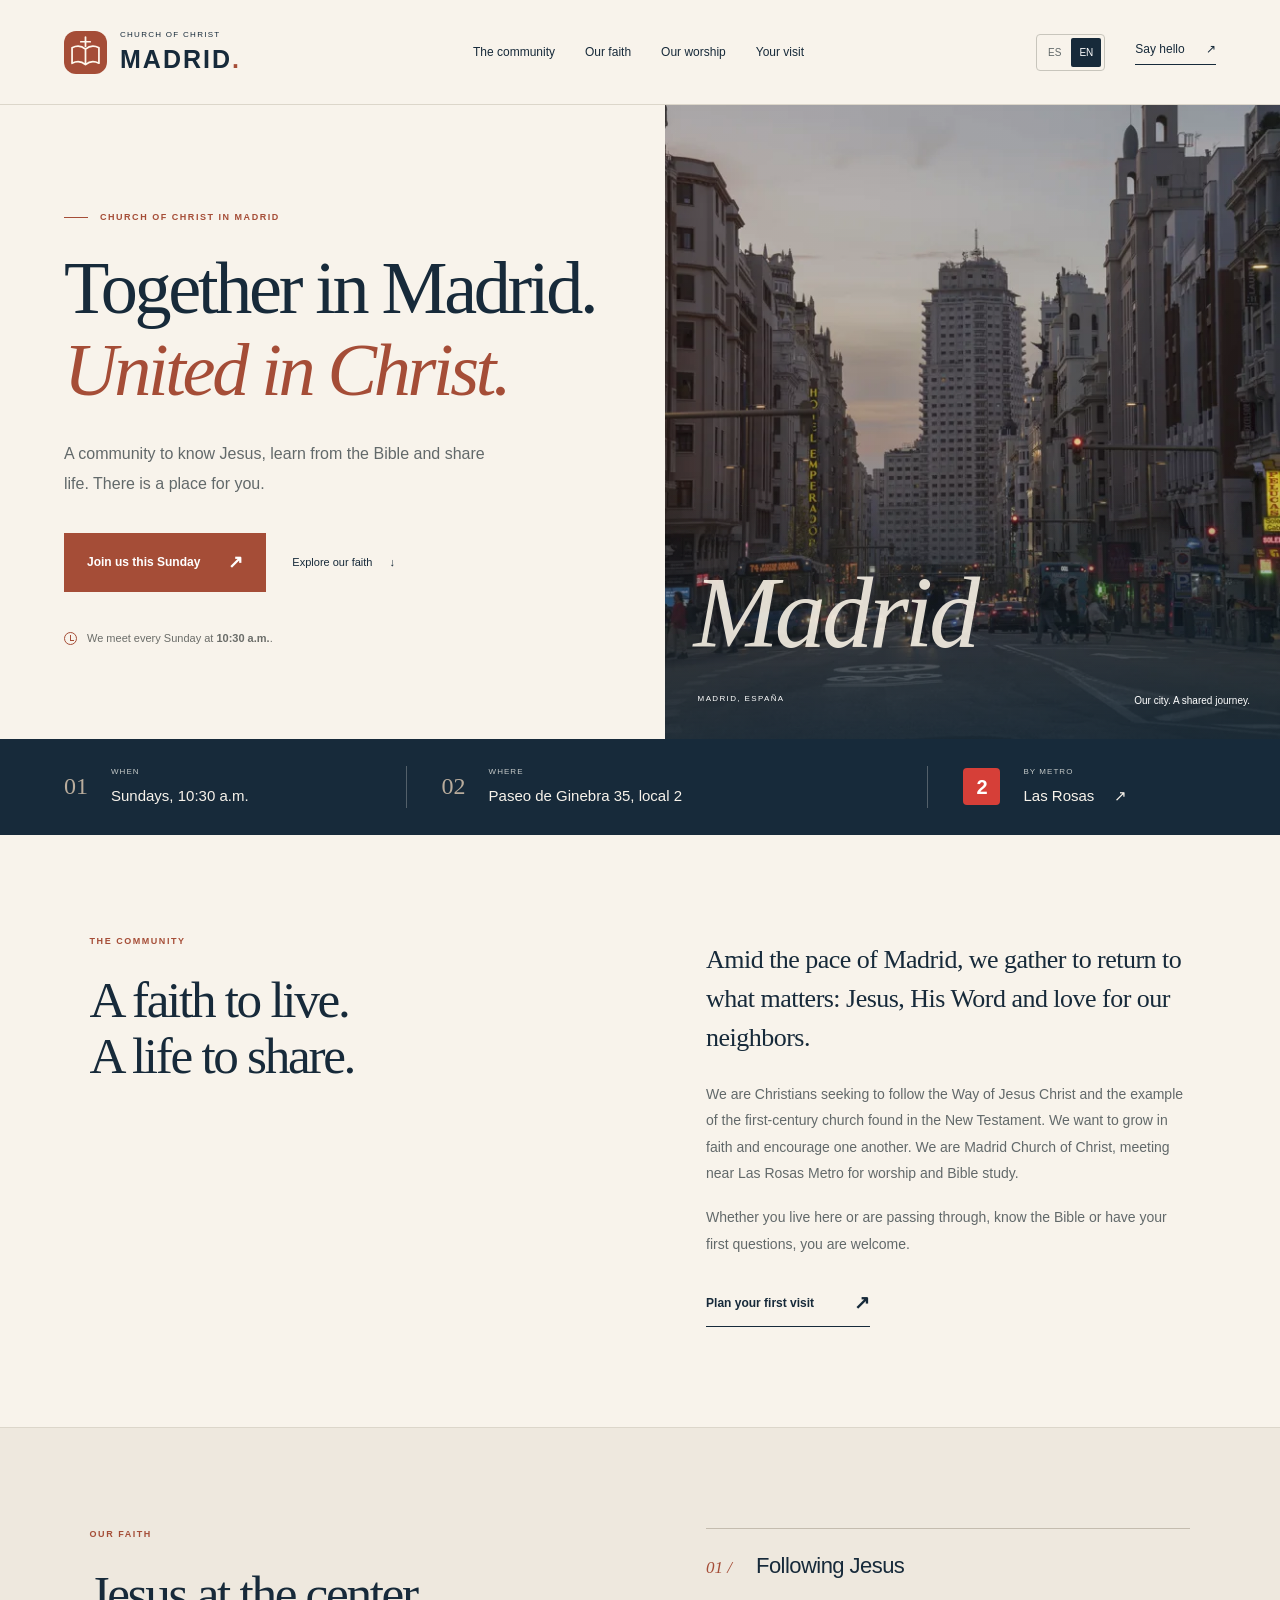
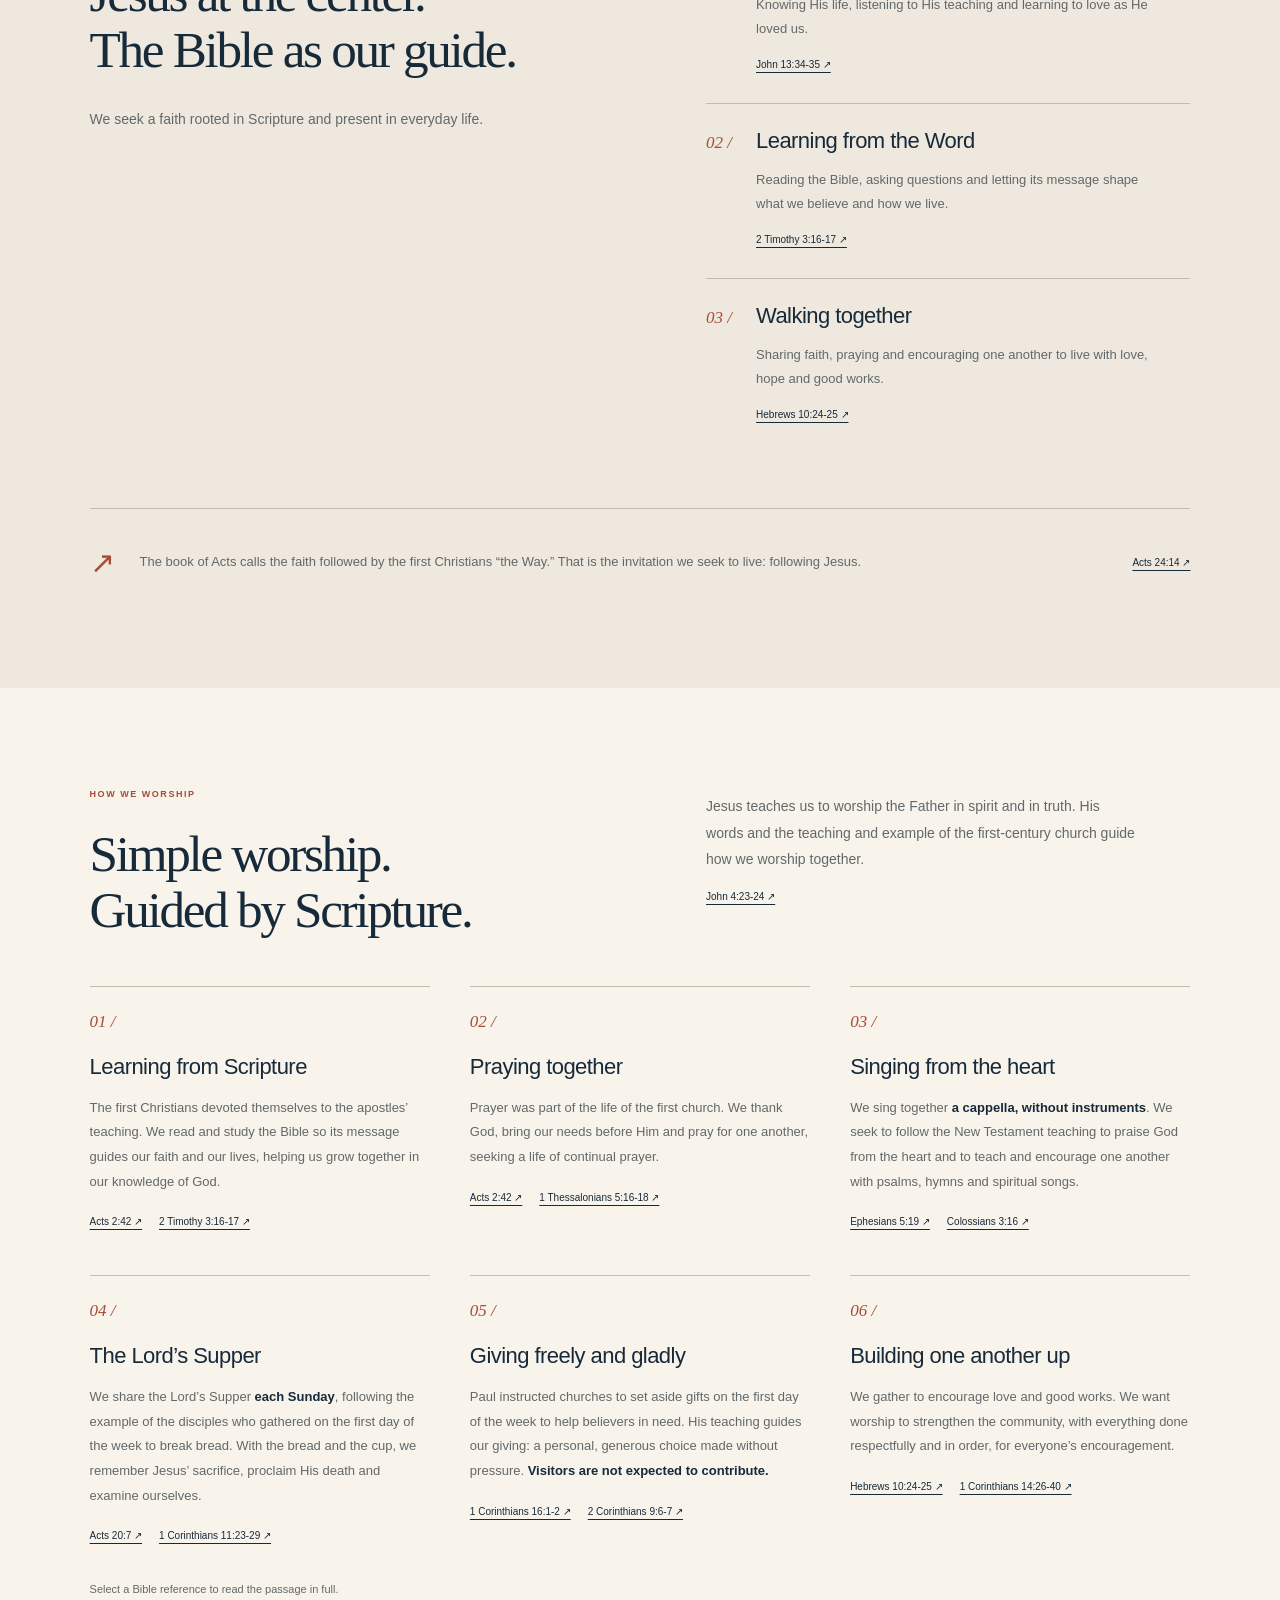
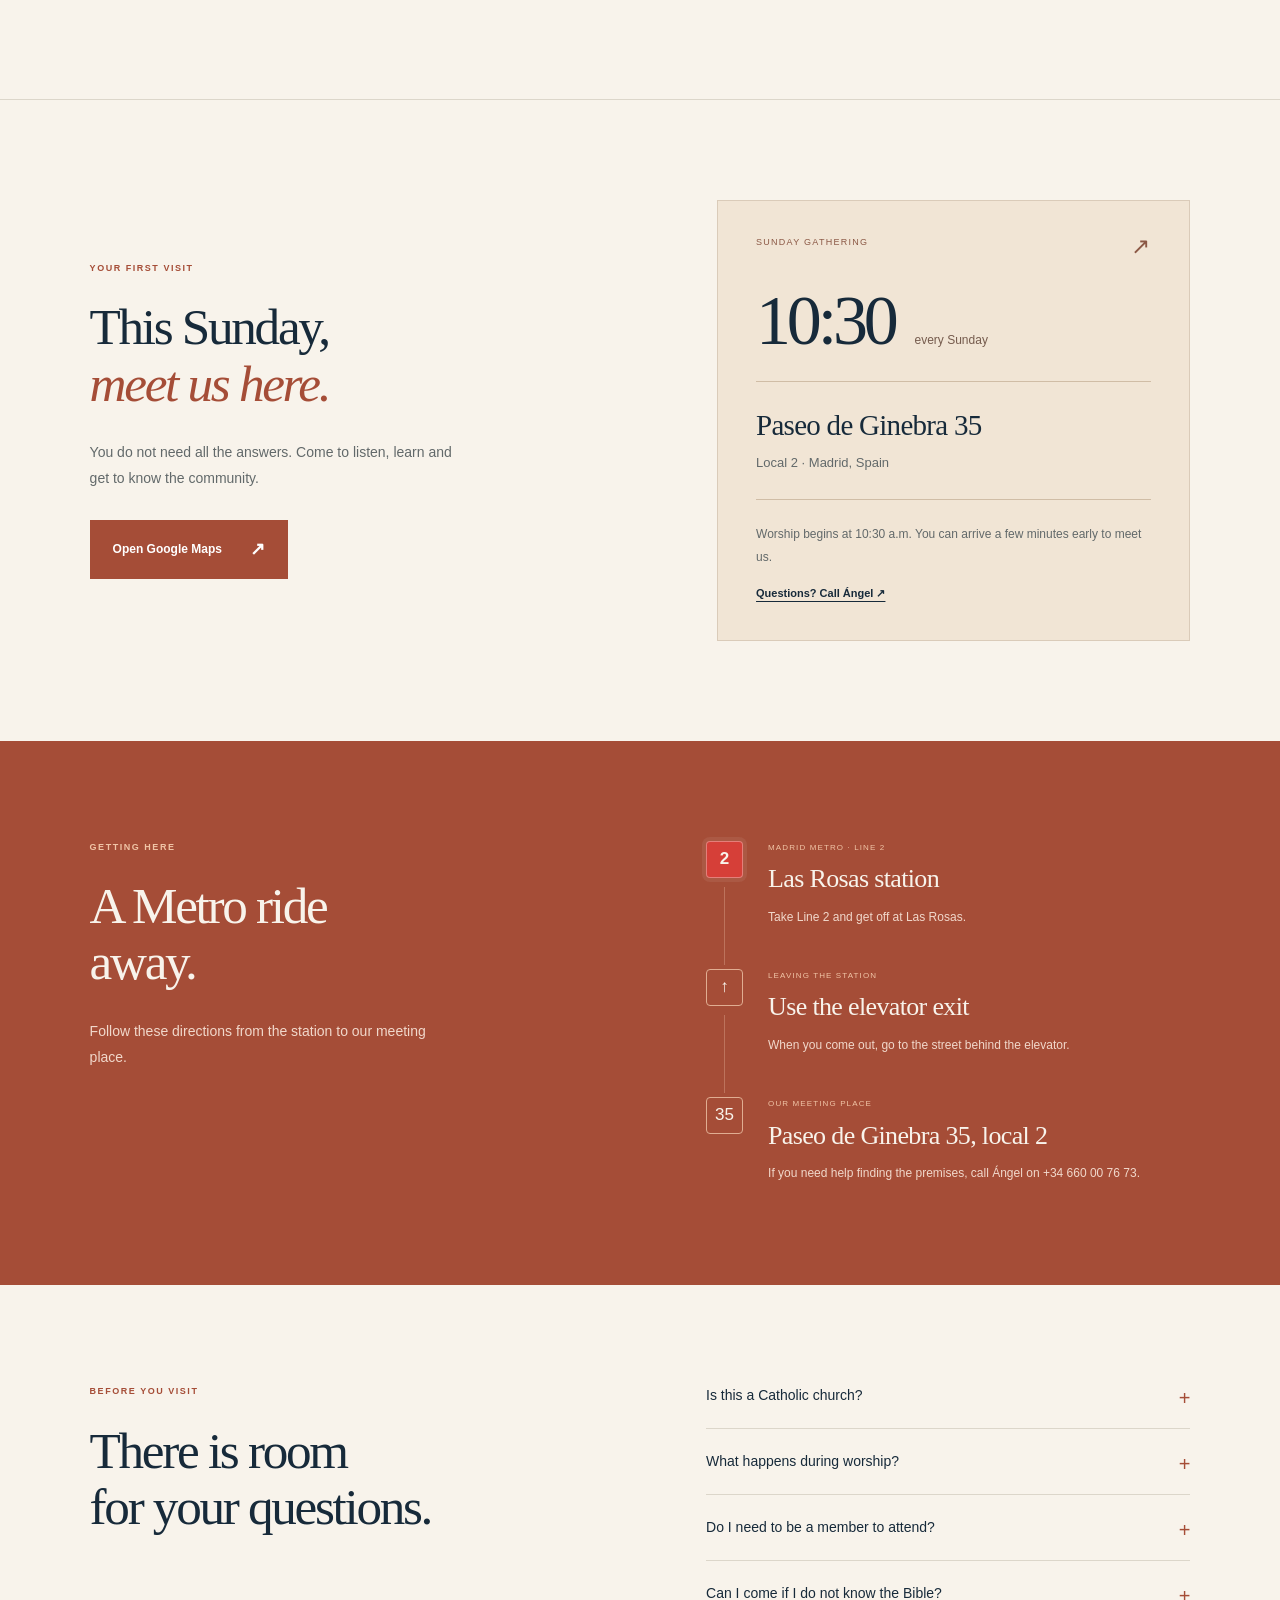
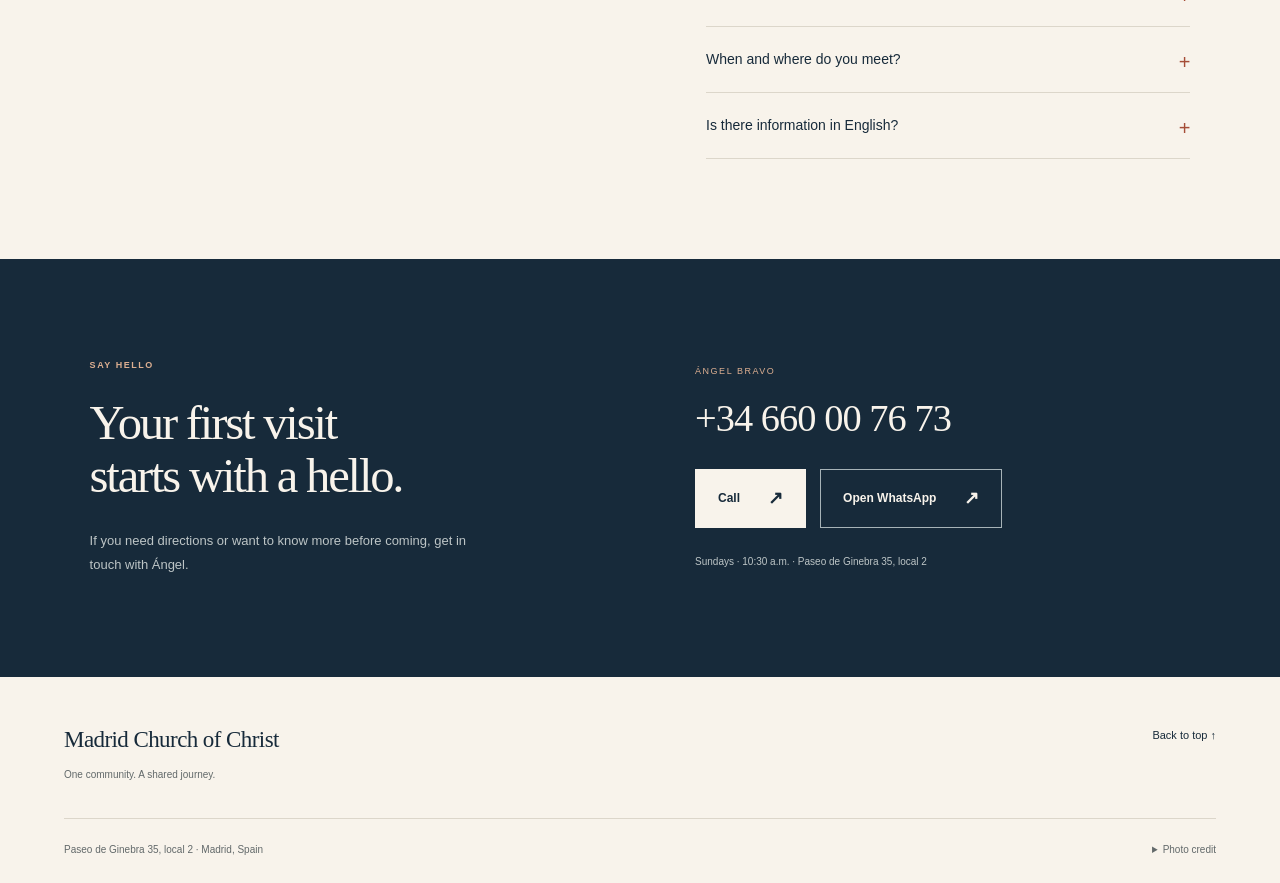
==== en/index.html @ ef2d8a09 "Add crawlable language pages and local church SEO" ====
<!DOCTYPE html>

<html lang="en">
<head>
<meta charset="utf-8"/><meta content="width=device-width, initial-scale=1" name="viewport"/>
<title>Madrid Church of Christ | Las Rosas · Sundays 10:30 a.m.</title>
<meta content="Visit Madrid Church of Christ at Paseo de Ginebra 35, local 2. Sunday worship at 10:30 a.m. near Las Rosas Metro, Line 2. Bible study, prayer and a cappella singing." name="description"/>
<meta content="#172a3a" name="theme-color"/>
<link href="../assets/mark.svg" rel="icon" type="image/svg+xml"/>
<link href="../styles.css?v=seo-20261025" rel="stylesheet"/><script defer="" src="../app.js?v=seo-20261025"></script>
<meta content="index,follow,max-image-preview:large" name="robots"/><link href="https://idc-madrid.org/en/" rel="canonical"/><link href="https://idc-madrid.org/" hreflang="es" rel="alternate"/><link href="https://idc-madrid.org/en/" hreflang="en" rel="alternate"/><link href="https://idc-madrid.org/" hreflang="x-default" rel="alternate"/><meta content="website" property="og:type"/><meta content="Iglesia de Cristo en Madrid" property="og:site_name"/><meta content="Madrid Church of Christ | Las Rosas · Sundays 10:30 a.m." property="og:title"/><meta content="Visit Madrid Church of Christ at Paseo de Ginebra 35, local 2. Sunday worship at 10:30 a.m. near Las Rosas Metro, Line 2. Bible study, prayer and a cappella singing." property="og:description"/><meta content="https://idc-madrid.org/en/" property="og:url"/><meta content="https://idc-madrid.org/assets/madrid-gran-via.jpg" property="og:image"/><meta content="en_GB" property="og:locale"/><meta content="es_ES" property="og:locale:alternate"/><script type="application/ld+json">{"@context": "https://schema.org", "@type": ["Church", "Organization"], "@id": "https://idc-madrid.org/#church", "url": "https://idc-madrid.org/", "name": "Iglesia de Cristo en Madrid", "alternateName": "Madrid Church of Christ", "telephone": "+34660007673", "address": {"@type": "PostalAddress", "streetAddress": "Paseo de Ginebra 35, local 2", "addressLocality": "Madrid", "addressRegion": "Madrid", "addressCountry": "ES"}, "description": "Iglesia de Cristo en Madrid. Culto dominical a las 10:30 en Paseo de Ginebra 35, local 2. Metro Las Rosas, línea 2. Biblia, oración y canto a capela. Culto dominical a las 10:30, hora de Madrid."}</script><script type="application/ld+json">{"@context": "https://schema.org", "@type": "WebPage", "url": "https://idc-madrid.org/en/", "name": "Madrid Church of Christ | Las Rosas · Sundays 10:30 a.m.", "description": "Visit Madrid Church of Christ at Paseo de Ginebra 35, local 2. Sunday worship at 10:30 a.m. near Las Rosas Metro, Line 2. Bible study, prayer and a cappella singing.", "inLanguage": "en", "about": {"@id": "https://idc-madrid.org/#church"}}</script></head>
<body>
<a class="skip" data-i18n="skip" href="#main">Skip to content</a>
<header class="site-header">
<a aria-label="Madrid Church of Christ" class="brand" href="#inicio"><img alt="" height="43" src="../assets/mark.svg" width="43"/><span><span class="brand-small" data-i18n="brandSmall">CHURCH OF CHRIST</span><strong>MADRID<span class="brand-period">.</span></strong></span></a>
<nav aria-label="Main navigation" id="navigation"><a data-i18n="navCommunity" href="#comunidad">The community</a><a data-i18n="navFaith" href="#fe">Our faith</a><a data-i18n="navWorship" href="#adoracion">Our worship</a><a data-i18n="navVisit" href="#visita">Your visit</a></nav>
<div class="header-tools"><div aria-label="Idioma / Language" class="language-switch"><a data-lang="es" href="https://idc-madrid.org/" hreflang="es" lang="es">ES</a><a aria-current="page" data-lang="en" href="https://idc-madrid.org/en/" hreflang="en" lang="en">EN</a></div><a class="header-contact" data-i18n="navContact" href="#contacto">Say hello <span aria-hidden="true">↗</span></a><button aria-controls="navigation" aria-expanded="false" aria-label="Open menu" class="menu-toggle" type="button"><span></span><span></span></button></div>
</header>
<main id="main">
<section aria-labelledby="hero-title" class="hero" id="inicio">
<div class="hero-copy"><p class="eyebrow"><span class="short-line"></span><span data-i18n="heroLabel">CHURCH OF CHRIST IN MADRID</span></p><h1 data-i18n="heroTitle" id="hero-title">Together in Madrid.<br/><em>United in Christ.</em></h1><p class="hero-description" data-i18n="heroDescription">A community to know Jesus, learn from the Bible and share life. There is a place for you.</p><div class="hero-actions"><a class="button primary" data-i18n="heroCta" href="#visita">Join us this Sunday <span aria-hidden="true">↗</span></a><a class="quiet-link" data-i18n="heroMore" href="#fe">Explore our faith <span aria-hidden="true">↓</span></a></div><div class="hero-note"><span aria-hidden="true" class="clock-icon"></span><p data-i18n="heroNote">We meet every Sunday at <strong>10:30 a.m.</strong>.</p></div></div>
<figure class="hero-photo"><picture><source sizes="(max-width: 760px) 100vw, 50vw" srcset="../assets/madrid-gran-via-640.webp 640w, ../assets/madrid-gran-via-1280.webp 1280w" type="image/webp"/><img alt="Gran Vía in Madrid at sunset" decoding="async" fetchpriority="high" height="5302" src="../assets/madrid-gran-via.jpg" width="3536"/></picture><figcaption><span>MADRID, ESPAÑA</span><span data-i18n="photoCaption">Our city. A shared journey.</span></figcaption><span aria-hidden="true" class="photo-word">Madrid</span></figure>
</section>
<section aria-label="Gathering information" class="meeting-strip"><div><span class="strip-number">01</span><p><span class="strip-label" data-i18n="stripWhen">WHEN</span><strong data-i18n="stripTime">Sundays, 10:30 a.m.</strong></p></div><div><span class="strip-number">02</span><p><span class="strip-label" data-i18n="stripWhere">WHERE</span><strong>Paseo de Ginebra 35, local 2</strong></p></div><a href="#llegar"><span class="metro-number">2</span><p><span class="strip-label" data-i18n="stripMetro">BY METRO</span><strong>Las Rosas <span aria-hidden="true">↗</span></strong></p></a></section>
<section aria-labelledby="welcome-title" class="welcome section" id="comunidad"><div class="section-heading"><p class="eyebrow" data-i18n="welcomeLabel">THE COMMUNITY</p><h2 data-i18n="welcomeTitle" id="welcome-title">A faith to live.<br/>A life to share.</h2></div><div class="welcome-copy"><p class="lead" data-i18n="welcomeLead">Amid the pace of Madrid, we gather to return to what matters: Jesus, His Word and love for our neighbors.</p><p data-i18n="welcomeCopy">We are Christians seeking to follow the Way of Jesus Christ and the example of the first-century church found in the New Testament. We want to grow in faith and encourage one another. We are Madrid Church of Christ, meeting near Las Rosas Metro for worship and Bible study.</p><p data-i18n="welcomeInvitation">Whether you live here or are passing through, know the Bible or have your first questions, you are welcome.</p><a class="text-link" data-i18n="welcomeCta" href="#visita">Plan your first visit <span aria-hidden="true">↗</span></a></div></section>
<section aria-labelledby="faith-title" class="faith section" id="fe"><div class="faith-heading"><p class="eyebrow" data-i18n="faithLabel">OUR FAITH</p><h2 data-i18n="faithTitle" id="faith-title">Jesus at the center.<br/>The Bible as our guide.</h2><p data-i18n="faithIntro">We seek a faith rooted in Scripture and present in everyday life.</p></div><div class="faith-list"><article><span>01 /</span><div><h3 data-i18n="faith1Title">Following Jesus</h3><p data-i18n="faith1Copy">Knowing His life, listening to His teaching and learning to love as He loved us.</p><a class="verse-link" data-i18n="faith1Verse" data-verse-en="John+13%3A34-35" data-verse-es="Juan+13%3A34-35" href="https://www.biblegateway.com/passage/?search=John+13%3A34-35&amp;version=KJV" rel="noopener noreferrer" target="_blank">John 13:34-35 ↗</a></div></article><article><span>02 /</span><div><h3 data-i18n="faith2Title">Learning from the Word</h3><p data-i18n="faith2Copy">Reading the Bible, asking questions and letting its message shape what we believe and how we live.</p><a class="verse-link" data-i18n="faith2Verse" data-verse-en="2+Timothy+3%3A16-17" data-verse-es="2+Timoteo+3%3A16-17" href="https://www.biblegateway.com/passage/?search=2+Timothy+3%3A16-17&amp;version=KJV" rel="noopener noreferrer" target="_blank">2 Timothy 3:16-17 ↗</a></div></article><article><span>03 /</span><div><h3 data-i18n="faith3Title">Walking together</h3><p data-i18n="faith3Copy">Sharing faith, praying and encouraging one another to live with love, hope and good works.</p><a class="verse-link" data-i18n="faith3Verse" data-verse-en="Hebrews+10%3A24-25" data-verse-es="Hebreos+10%3A24-25" href="https://www.biblegateway.com/passage/?search=Hebrews+10%3A24-25&amp;version=KJV" rel="noopener noreferrer" target="_blank">Hebrews 10:24-25 ↗</a></div></article></div><div class="way-note"><span aria-hidden="true" class="way-mark">↗</span><p data-i18n="wayCopy">The book of Acts calls the faith followed by the first Christians “the Way.” That is the invitation we seek to live: following Jesus.</p><a class="verse-link" data-i18n="wayVerse" data-verse-en="Acts+24%3A14" data-verse-es="Hechos+24%3A14" href="https://www.biblegateway.com/passage/?search=Acts+24%3A14&amp;version=KJV" rel="noopener noreferrer" target="_blank">Acts 24:14 ↗</a></div></section>
<section aria-labelledby="worship-title" class="worship section" id="adoracion">
<div class="worship-heading"><div><p class="eyebrow" data-i18n="worshipLabel">HOW WE WORSHIP</p><h2 data-i18n="worshipTitle" id="worship-title">Simple worship.<br/>Guided by Scripture.</h2></div><div><p data-i18n="worshipIntro">Jesus teaches us to worship the Father in spirit and in truth. His words and the teaching and example of the first-century church guide how we worship together.</p><a class="verse-link" data-i18n="worshipIntroVerse" data-verse-en="John+4%3A23-24" data-verse-es="Juan+4%3A23-24" href="https://www.biblegateway.com/passage/?search=John+4%3A23-24&amp;version=KJV" rel="noopener noreferrer" target="_blank">John 4:23-24 ↗</a></div></div>
<div class="worship-grid">
<article><span class="worship-number">01 /</span><h3 data-i18n="worshipTeachingTitle">Learning from Scripture</h3><p data-i18n="worshipTeachingCopy">The first Christians devoted themselves to the apostles’ teaching. We read and study the Bible so its message guides our faith and our lives, helping us grow together in our knowledge of God.</p><div class="worship-references"><a class="verse-link" data-i18n="worshipTeachingVerse1" data-verse-en="Acts+2%3A42" data-verse-es="Hechos+2%3A42" href="https://www.biblegateway.com/passage/?search=Acts+2%3A42&amp;version=KJV" rel="noopener noreferrer" target="_blank">Acts 2:42 ↗</a><a class="verse-link" data-i18n="worshipTeachingVerse2" data-verse-en="2+Timothy+3%3A16-17" data-verse-es="2+Timoteo+3%3A16-17" href="https://www.biblegateway.com/passage/?search=2+Timothy+3%3A16-17&amp;version=KJV" rel="noopener noreferrer" target="_blank">2 Timothy 3:16-17 ↗</a></div></article>
<article><span class="worship-number">02 /</span><h3 data-i18n="worshipPrayerTitle">Praying together</h3><p data-i18n="worshipPrayerCopy">Prayer was part of the life of the first church. We thank God, bring our needs before Him and pray for one another, seeking a life of continual prayer.</p><div class="worship-references"><a class="verse-link" data-i18n="worshipPrayerVerse1" data-verse-en="Acts+2%3A42" data-verse-es="Hechos+2%3A42" href="https://www.biblegateway.com/passage/?search=Acts+2%3A42&amp;version=KJV" rel="noopener noreferrer" target="_blank">Acts 2:42 ↗</a><a class="verse-link" data-i18n="worshipPrayerVerse2" data-verse-en="1+Thessalonians+5%3A16-18" data-verse-es="1+Tesalonicenses+5%3A16-18" href="https://www.biblegateway.com/passage/?search=1+Thessalonians+5%3A16-18&amp;version=KJV" rel="noopener noreferrer" target="_blank">1 Thessalonians 5:16-18 ↗</a></div></article>
<article><span class="worship-number">03 /</span><h3 data-i18n="worshipSingingTitle">Singing from the heart</h3><p data-i18n="worshipSingingCopy">We sing together <strong>a cappella, without instruments</strong>. We seek to follow the New Testament teaching to praise God from the heart and to teach and encourage one another with psalms, hymns and spiritual songs.</p><div class="worship-references"><a class="verse-link" data-i18n="worshipSingingVerse1" data-verse-en="Ephesians+5%3A19" data-verse-es="Efesios+5%3A19" href="https://www.biblegateway.com/passage/?search=Ephesians+5%3A19&amp;version=KJV" rel="noopener noreferrer" target="_blank">Ephesians 5:19 ↗</a><a class="verse-link" data-i18n="worshipSingingVerse2" data-verse-en="Colossians+3%3A16" data-verse-es="Colosenses+3%3A16" href="https://www.biblegateway.com/passage/?search=Colossians+3%3A16&amp;version=KJV" rel="noopener noreferrer" target="_blank">Colossians 3:16 ↗</a></div></article>
<article><span class="worship-number">04 /</span><h3 data-i18n="worshipSupperTitle">The Lord’s Supper</h3><p data-i18n="worshipSupperCopy">We share the Lord’s Supper <strong>each Sunday</strong>, following the example of the disciples who gathered on the first day of the week to break bread. With the bread and the cup, we remember Jesus’ sacrifice, proclaim His death and examine ourselves.</p><div class="worship-references"><a class="verse-link" data-i18n="worshipSupperVerse1" data-verse-en="Acts+20%3A7" data-verse-es="Hechos+20%3A7" href="https://www.biblegateway.com/passage/?search=Acts+20%3A7&amp;version=KJV" rel="noopener noreferrer" target="_blank">Acts 20:7 ↗</a><a class="verse-link" data-i18n="worshipSupperVerse2" data-verse-en="1+Corinthians+11%3A23-29" data-verse-es="1+Corintios+11%3A23-29" href="https://www.biblegateway.com/passage/?search=1+Corinthians+11%3A23-29&amp;version=KJV" rel="noopener noreferrer" target="_blank">1 Corinthians 11:23-29 ↗</a></div></article>
<article><span class="worship-number">05 /</span><h3 data-i18n="worshipGivingTitle">Giving freely and gladly</h3><p data-i18n="worshipGivingCopy">Paul instructed churches to set aside gifts on the first day of the week to help believers in need. His teaching guides our giving: a personal, generous choice made without pressure. <strong>Visitors are not expected to contribute.</strong></p><div class="worship-references"><a class="verse-link" data-i18n="worshipGivingVerse1" data-verse-en="1+Corinthians+16%3A1-2" data-verse-es="1+Corintios+16%3A1-2" href="https://www.biblegateway.com/passage/?search=1+Corinthians+16%3A1-2&amp;version=KJV" rel="noopener noreferrer" target="_blank">1 Corinthians 16:1-2 ↗</a><a class="verse-link" data-i18n="worshipGivingVerse2" data-verse-en="2+Corinthians+9%3A6-7" data-verse-es="2+Corintios+9%3A6-7" href="https://www.biblegateway.com/passage/?search=2+Corinthians+9%3A6-7&amp;version=KJV" rel="noopener noreferrer" target="_blank">2 Corinthians 9:6-7 ↗</a></div></article>
<article><span class="worship-number">06 /</span><h3 data-i18n="worshipEncouragementTitle">Building one another up</h3><p data-i18n="worshipEncouragementCopy">We gather to encourage love and good works. We want worship to strengthen the community, with everything done respectfully and in order, for everyone’s encouragement.</p><div class="worship-references"><a class="verse-link" data-i18n="worshipEncouragementVerse1" data-verse-en="Hebrews+10%3A24-25" data-verse-es="Hebreos+10%3A24-25" href="https://www.biblegateway.com/passage/?search=Hebrews+10%3A24-25&amp;version=KJV" rel="noopener noreferrer" target="_blank">Hebrews 10:24-25 ↗</a><a class="verse-link" data-i18n="worshipEncouragementVerse2" data-verse-en="1+Corinthians+14%3A26-40" data-verse-es="1+Corintios+14%3A26-40" href="https://www.biblegateway.com/passage/?search=1+Corinthians+14%3A26-40&amp;version=KJV" rel="noopener noreferrer" target="_blank">1 Corinthians 14:26-40 ↗</a></div></article>
</div><p class="worship-read" data-i18n="worshipRead">Select a Bible reference to read the passage in full.</p>
</section>
<section aria-labelledby="visit-title" class="visit section" id="visita"><div class="visit-heading"><p class="eyebrow" data-i18n="visitLabel">YOUR FIRST VISIT</p><h2 data-i18n="visitTitle" id="visit-title">This Sunday,<br/><em>meet us here.</em></h2><p data-i18n="visitIntro">You do not need all the answers. Come to listen, learn and get to know the community.</p><a class="button primary" data-i18n="visitMaps" href="https://www.google.com/maps/search/?api=1&amp;query=Paseo+de+Ginebra+35%2C+local+2%2C+Madrid%2C+Spain" rel="noopener noreferrer" target="_blank">Open Google Maps <span aria-hidden="true">↗</span></a></div><div class="visit-card"><div class="card-topline"><span data-i18n="visitCardLabel">SUNDAY GATHERING</span><span aria-hidden="true">↗</span></div><div class="meeting-time"><span>10:30</span><span data-i18n="visitSunday">every Sunday</span></div><div class="visit-location"><h3>Paseo de Ginebra 35</h3><p data-i18n="visitAddress">Local 2 · Madrid, Spain</p></div><div class="visit-card-footer"><p data-i18n="visitEarly">Worship begins at 10:30 a.m. You can arrive a few minutes early to meet us.</p><a data-i18n="visitCall" href="tel:+34660007673">Questions? Call Ángel ↗</a></div></div></section>
<section aria-labelledby="directions-title" class="directions section" id="llegar"><div class="directions-heading"><p class="eyebrow" data-i18n="directionsLabel">GETTING HERE</p><h2 data-i18n="directionsTitle" id="directions-title">A Metro ride<br/>away.</h2><p data-i18n="directionsIntro">Follow these directions from the station to our meeting place.</p></div><ol class="route"><li><span class="route-marker metro-number">2</span><div><p class="route-step" data-i18n="route1Label">MADRID METRO · LINE 2</p><h3 data-i18n="route1Title">Las Rosas station</h3><p data-i18n="route1Copy">Take Line 2 and get off at Las Rosas.</p></div></li><li><span aria-hidden="true" class="route-marker">↑</span><div><p class="route-step" data-i18n="route2Label">LEAVING THE STATION</p><h3 data-i18n="route2Title">Use the elevator exit</h3><p data-i18n="route2Copy">When you come out, go to the street behind the elevator.</p></div></li><li><span aria-hidden="true" class="route-marker">35</span><div><p class="route-step" data-i18n="route3Label">OUR MEETING PLACE</p><h3>Paseo de Ginebra 35, local 2</h3><p data-i18n="route3Copy">If you need help finding the premises, call Ángel on +34 660 00 76 73.</p></div></li></ol></section>
<section aria-labelledby="questions-title" class="questions section"><div><p class="eyebrow" data-i18n="questionsLabel">BEFORE YOU VISIT</p><h2 data-i18n="questionsTitle" id="questions-title">There is room<br/>for your questions.</h2></div><div class="faq-list"><details><summary data-i18n="qCatholic">Is this a Catholic church?</summary><p data-i18n="aCatholic">No. We are a Church of Christ: a community of Christians seeking to follow the Way of Jesus Christ and the teaching and practice of the first-century church, as recorded in the New Testament. The Bible is our guide. We respect our neighbors of other traditions.</p></details><details><summary data-i18n="qWorship">What happens during worship?</summary><p data-i18n="aWorship">We sing a cappella, pray, learn from Scripture, share the Lord’s Supper and give freely. Read <a href="#adoracion">how we worship and the passages that guide us ↗</a>.</p></details><details><summary data-i18n="q1">Do I need to be a member to attend?</summary><p data-i18n="a1">No. You can come to meet the community and learn with us, even if this is your first visit to a church.</p></details><details><summary data-i18n="q2">Can I come if I do not know the Bible?</summary><p data-i18n="a2">Yes. Bring your questions and a willingness to listen. You do not need any previous knowledge.</p></details><details><summary data-i18n="q3">When and where do you meet?</summary><p data-i18n="a3">Sunday worship begins at 10:30 a.m., Madrid local time, at Paseo de Ginebra 35, local 2. The Metro stop is Las Rosas, Line 2.</p></details><details><summary data-i18n="q4">Is there information in English?</summary><p data-i18n="a4">Yes. Use ES / EN to read this website in English. Contact Ángel to ask about the language of the gatherings or interpretation arrangements.</p></details></div></section>
<section aria-labelledby="contact-title" class="contact section" id="contacto"><div><p class="eyebrow" data-i18n="contactLabel">SAY HELLO</p><h2 data-i18n="contactTitle" id="contact-title">Your first visit<br/>starts with a hello.</h2><p data-i18n="contactCopy">If you need directions or want to know more before coming, get in touch with Ángel.</p></div><div class="contact-actions"><span class="contact-name">ÁNGEL BRAVO</span><a class="phone" href="tel:+34660007673">+34 660 00 76 73</a><div class="contact-buttons"><a class="button light" data-i18n="contactCall" href="tel:+34660007673">Call <span aria-hidden="true">↗</span></a><a class="button outline" data-i18n="contactWhatsapp" href="https://wa.me/34660007673" rel="noopener noreferrer" target="_blank">Open WhatsApp <span aria-hidden="true">↗</span></a></div><p data-i18n="contactTime">Sundays · 10:30 a.m. · Paseo de Ginebra 35, local 2</p></div></section>
</main>
<footer><a class="footer-brand" data-i18n="footerBrand" href="#inicio">Madrid Church of Christ<span>One community. A shared journey.</span></a><a class="footer-top" data-i18n="footerTop" href="#inicio">Back to top ↑</a><div class="footer-bottom"><p data-i18n="footerAddress">Paseo de Ginebra 35, local 2 · Madrid, Spain</p><details class="photo-credit"><summary data-i18n="photoCreditTitle">Photo credit</summary><p><a href="https://commons.wikimedia.org/wiki/File:Gran_Via-atardecer.jpg" rel="noopener noreferrer" target="_blank">“Gran Via-atardecer” · Nemo</a> · <a href="https://creativecommons.org/licenses/by-sa/4.0/" rel="noopener noreferrer" target="_blank">CC BY-SA 4.0</a>. <span data-i18n="photoCreditCopy">City photograph, not our meeting place. Original retained; smaller responsive image copies, crop and color overlay shared under the same license.</span></p></details></div></footer>
</body></html>
---- styles.css ----
:root{--paper:#f8f3eb;--ink:#172a3a;--clay:#a54d37;--muted:#62696a;--line:#dcd6ca;--sand:#eae1d4;--serif:Georgia,'Times New Roman',serif;--sans:Arial,Helvetica,sans-serif}*{box-sizing:border-box}html{scroll-behavior:smooth;scroll-padding-top:28px}body{margin:0;background:var(--paper);color:var(--ink);font-family:var(--sans);font-size:16px;line-height:1.7}h1,h2,h3,p,figure{margin:0}h1,h2{font-family:var(--serif);font-weight:400;letter-spacing:-.045em;line-height:1.1}h1 em,h2 em{font-weight:400;color:var(--clay)}h2{font-size:clamp(36px,4vw,62px)}h3{font-size:22px;line-height:1.3;font-weight:500;letter-spacing:-.025em}p{color:var(--muted)}a{color:inherit;text-decoration:none}button{font:inherit}img{display:block;max-width:100%}a,button,summary{-webkit-tap-highlight-color:transparent}a:focus-visible,button:focus-visible,summary:focus-visible{outline:3px solid var(--clay);outline-offset:5px}.skip{position:absolute;top:-100px;left:15px;padding:14px;background:var(--paper);z-index:30}.skip:focus{top:10px}.site-header{height:104px;display:flex;align-items:center;justify-content:space-between;gap:30px;padding:0 5vw}.brand{display:flex;align-items:center;gap:13px}.brand>span{display:block;line-height:1.1}.brand-small{display:block;font-size:8px;letter-spacing:.16em;margin-bottom:6px}.brand strong{font-size:25px;font-weight:600;letter-spacing:.08em}.brand-period{color:var(--clay)}nav{display:flex;align-items:center;gap:30px;font-size:12px}nav a:hover,.quiet-link:hover,.verse-link:hover{text-decoration:underline;text-underline-offset:5px}.header-tools{display:flex;gap:30px;align-items:center}.language-switch{display:flex;border:1px solid #c8c5bc;border-radius:4px;padding:3px;gap:2px}.language-switch a{background:none;border:0;cursor:pointer;color:var(--muted);font-size:10px;padding:6px 8px;border-radius:2px}.language-switch a[aria-current=page]{background:var(--ink);color:white}.header-contact{font-size:12px;border-bottom:1px solid var(--ink);padding-bottom:5px}.header-contact span{margin-left:18px}.menu-toggle{display:none}.hero{display:grid;grid-template-columns:1.08fr 1fr;min-height:635px;border-top:1px solid var(--line)}.hero-copy{padding:86px 5vw 72px;align-self:center}.eyebrow{font-size:9px;letter-spacing:.17em;font-weight:600;color:var(--clay);line-height:1.5;margin-bottom:24px}.hero .eyebrow{display:flex;align-items:center;gap:12px}.short-line{height:1px;width:24px;background:var(--clay)}.hero h1{font-size:clamp(49px,5.8vw,91px);margin-bottom:28px}.hero h1 em{display:inline-block}.hero-description{max-width:430px;font-size:16px;line-height:1.85}.hero-actions{display:flex;align-items:center;gap:26px;margin-top:34px}.button{padding:16px 22px;display:inline-flex;justify-content:space-between;align-items:center;gap:28px;font-size:12px;font-weight:600;border:1px solid transparent;line-height:1.4;transition:background .18s,transform .18s}.button:hover{transform:translateY(-2px)}.button span{font-size:18px}.primary{background:var(--clay);color:white}.primary:hover{background:#873d2c}.quiet-link{font-size:11px;white-space:nowrap}.quiet-link span{margin-left:14px}.hero-note{display:flex;align-items:center;gap:10px;margin-top:37px;font-size:11px}.hero-note p{color:#6b6d69}.clock-icon{width:13px;height:13px;position:relative;border:1px solid var(--clay);border-radius:50%;flex-shrink:0}.clock-icon:after{content:'';position:absolute;top:2px;left:5px;width:3px;height:5px;border-left:1px solid var(--clay);border-bottom:1px solid var(--clay)}.hero-photo{position:relative;min-width:0;overflow:hidden;background:#785c50}.hero-photo:after{content:'';position:absolute;inset:0;background:linear-gradient(0deg,#142938bd,transparent 40%),linear-gradient(90deg,#79402f20,#172a3a10);pointer-events:none}.hero-photo img{width:100%;height:100%;position:absolute;inset:0;object-fit:cover;object-position:61% 70%}.hero-photo figcaption{position:absolute;left:33px;right:30px;bottom:30px;z-index:2;color:white;display:flex;justify-content:space-between;gap:20px;font-size:10px;line-height:1.6}.hero-photo figcaption>span:first-child{font-size:8px;letter-spacing:.17em}.photo-word{position:absolute;bottom:75px;left:29px;font-family:var(--serif);font-style:italic;font-size:clamp(65px,8vw,128px);line-height:1;color:#fff8ebde;z-index:1;letter-spacing:-.04em}.meeting-strip{background:var(--ink);color:var(--paper);display:grid;grid-template-columns:.85fr 1.35fr .8fr;padding:27px 5vw;gap:35px}.meeting-strip>div,.meeting-strip>a{display:flex;align-items:center;gap:23px;min-width:0}.meeting-strip>div+div,.meeting-strip>a{border-left:1px solid #53606a;padding-left:35px}.strip-number{font-family:var(--serif);font-size:24px;color:#b9ac9c}.meeting-strip p{color:var(--paper);line-height:1.4}.strip-label{display:block;font-size:8px;letter-spacing:.13em;margin-bottom:8px;color:#c4c9c8}.meeting-strip strong{font-size:15px;font-weight:400}.meeting-strip strong span{margin-left:15px}.metro-number{background:#d63f38;color:white;font-size:20px;font-weight:600;display:inline-flex;justify-content:center;align-items:center;height:37px;width:37px;flex-shrink:0;border-radius:4px}.section{padding:100px 7vw}.welcome{display:grid;grid-template-columns:1fr 1fr;gap:12%}.section-heading{max-width:520px}.welcome-copy{padding-top:5px}.lead{font-family:var(--serif);font-size:26px;line-height:1.5;letter-spacing:-.02em;color:var(--ink);margin-bottom:24px}.welcome-copy>p:not(.lead){font-size:14px;line-height:1.9;margin-bottom:17px}.text-link{display:inline-flex;align-items:center;justify-content:space-between;gap:40px;border-bottom:1px solid currentColor;font-size:12px;font-weight:600;padding-bottom:7px;margin-top:13px}.text-link span{font-size:19px}.faith{display:grid;grid-template-columns:1fr 1fr;gap:55px 12%;background:#eee8de;border-top:1px solid var(--line)}.faith-heading>p:last-child{font-size:14px;max-width:400px;margin-top:28px;line-height:1.85}.faith-list article{display:flex;gap:24px;border-top:1px solid #c4bcaf;padding:23px 0 27px}.faith-list article>span{font-family:var(--serif);font-style:italic;font-size:17px;color:var(--clay);white-space:nowrap;margin-top:2px}.faith-list h3{margin-bottom:12px}.faith-list p{font-size:13px;line-height:1.85;max-width:400px}.verse-link{font-size:10px;text-decoration:underline;text-underline-offset:4px;display:inline-block;margin-top:15px}.way-note{grid-column:1/-1;border-top:1px solid #c4bcaf;padding-top:28px;display:flex;align-items:center;gap:25px}.way-mark{font-size:30px;color:var(--clay)}.way-note>p{font-size:13px;line-height:1.9;max-width:780px}.way-note .verse-link{margin:0 0 0 auto;white-space:nowrap}.visit{display:grid;grid-template-columns:1fr 1fr;gap:14%;align-items:center}.visit-heading p:not(.eyebrow){max-width:380px;font-size:14px;margin:28px 0 28px;line-height:1.85}.visit-card{background:#f1e5d5;border:1px solid #dacbb9;padding:34px 38px;position:relative}.card-topline{display:flex;justify-content:space-between;gap:20px;font-size:9px;letter-spacing:.14em;color:#8b5845}.card-topline>span:last-child{font-size:23px;line-height:1}.meeting-time{padding:28px 0 25px;border-bottom:1px solid #d0bda6;display:flex;align-items:baseline;gap:20px}.meeting-time>span:first-child{font-family:var(--serif);font-size:70px;line-height:1;letter-spacing:-.06em}.meeting-time>span:last-child{font-size:12px;color:#755b4d}.visit-location{padding:25px 0 25px}.visit-location h3{font-family:var(--serif);font-size:29px}.visit-location p{font-size:13px;margin-top:7px}.visit-card-footer{border-top:1px solid #d0bda6;padding-top:23px}.visit-card-footer>p{font-size:12px;line-height:1.9}.visit-card-footer>a{font-size:11px;font-weight:600;display:inline-block;margin-top:16px;text-decoration:underline;text-underline-offset:4px}.directions{background:#a54d37;color:var(--paper);display:grid;grid-template-columns:1fr 1fr;gap:12%}.directions .eyebrow{color:#f0c4a6}.directions-heading>p:last-child{color:#f1d8cb;font-size:14px;line-height:1.85;max-width:340px;margin-top:28px}.route{list-style:none;padding:0;margin:0}.route li{display:flex;gap:25px;position:relative;padding-bottom:40px}.route li:last-child{padding-bottom:0}.route li:not(:last-child):before{content:'';position:absolute;top:46px;bottom:4px;left:18px;width:1px;background:#e1ac9466}.route-marker{display:flex;align-items:center;justify-content:center;flex-shrink:0;width:37px;height:37px;border:1px solid #e0ad92;border-radius:4px;font-size:17px;color:var(--paper)}.route-marker.metro-number{border-color:#fff5;box-shadow:0 0 0 4px #fff1}.route-step{font-size:8px;letter-spacing:.14em;color:#f0c4a6;margin-bottom:8px}.route h3{font-family:var(--serif);font-size:26px}.route li>div>p:last-child{font-size:12px;color:#f1d8cb;margin-top:10px;max-width:390px;line-height:1.9}.questions{display:grid;grid-template-columns:1fr 1fr;gap:12%}.faq-list details{border-bottom:1px solid var(--line);padding:22px 0}.faq-list details:first-child{padding-top:0}.faq-list summary{font-size:14px;line-height:1.5;cursor:pointer;list-style:none;position:relative;padding-right:26px}.faq-list summary::-webkit-details-marker{display:none}.faq-list summary:after{content:'+';position:absolute;right:0;top:-2px;font-size:20px;color:var(--clay)}.faq-list details[open] summary:after{content:'−'}.faq-list details p{font-size:13px;line-height:1.9;margin-top:17px;padding-right:22px}.contact{background:var(--ink);color:var(--paper);display:grid;grid-template-columns:1fr 1fr;gap:10%;align-items:center}.contact .eyebrow{color:#ddaf91}.contact h2{font-size:clamp(38px,3.8vw,58px)}.contact>div>p:last-child{font-size:13px;color:#bdc5c6;line-height:1.85;max-width:400px;margin-top:25px}.contact-name{font-size:9px;letter-spacing:.17em;color:#ddaf91;display:block;margin-bottom:15px}.phone{font-family:var(--serif);font-size:clamp(27px,3vw,43px);letter-spacing:-.025em;white-space:nowrap;display:block;line-height:1.3}.contact-buttons{display:flex;gap:14px;margin-top:25px}.button.light{background:var(--paper);color:var(--ink)}.button.outline{border-color:#a7b3b7;color:var(--paper)}.button.outline:hover{background:#ffffff12}.contact-actions>p:last-child{font-size:10px!important}footer{padding:43px 5vw 25px;display:grid;grid-template-columns:1fr auto;gap:35px}.footer-brand{font-family:var(--serif);font-size:23px;letter-spacing:-.025em}.footer-brand span{display:block;font-family:var(--sans);font-size:10px;letter-spacing:0;color:var(--muted);margin-top:7px}.footer-top{font-size:11px;align-self:start;margin-top:6px}.footer-bottom{grid-column:1/-1;display:flex;align-items:flex-start;justify-content:space-between;gap:30px;border-top:1px solid var(--line);padding-top:22px;font-size:10px}.photo-credit{max-width:450px;text-align:right}.photo-credit summary{cursor:pointer;color:var(--muted)}.photo-credit p{font-size:10px;line-height:1.8;margin-top:12px}.photo-credit a{text-decoration:underline;text-underline-offset:3px}
@media(min-width:1600px){.site-header,.hero-copy,.meeting-strip,footer{padding-left:max(5vw,calc((100vw - 1450px)/2));padding-right:max(5vw,calc((100vw - 1450px)/2))}.hero-copy{padding-right:5vw}.section{padding-left:max(7vw,calc((100vw - 1360px)/2));padding-right:max(7vw,calc((100vw - 1360px)/2))}}
@media(max-width:1100px){.site-header{height:90px;gap:15px}.header-tools{gap:20px}.header-contact{display:none}nav{gap:20px}.hero-copy{padding:66px 5vw 60px}.hero{min-height:600px}.hero h1{font-size:clamp(47px,6vw,70px)}.hero-actions{align-items:flex-start;flex-direction:column;gap:21px}.hero-photo figcaption{display:block}.hero-photo figcaption>span{display:block}.hero-photo figcaption>span+span{margin-top:7px}.meeting-strip{gap:20px;padding-top:25px;padding-bottom:25px}.meeting-strip>div+div,.meeting-strip>a{padding-left:20px}.meeting-strip>div,.meeting-strip>a{gap:15px}.meeting-strip strong{font-size:13px}.section{padding:80px 6vw}.welcome,.faith,.visit,.directions,.questions{gap:50px 8%}.visit-card{padding:28px}.contact{gap:7%}.contact-buttons{flex-wrap:wrap}.way-note{align-items:flex-start}.way-note .verse-link{margin-top:6px}}
@media(max-width:760px){.site-header{height:84px;padding:0 22px;gap:10px}.brand{gap:10px}.brand img{width:37px;height:37px}.brand-small{font-size:7px}.brand strong{font-size:21px}.header-tools{gap:17px}.language-switch{padding:2px}.language-switch a{padding:5px 6px;font-size:9px}.menu-toggle{display:flex;flex-direction:column;gap:5px;border:0;background:none;padding:6px;cursor:pointer}.menu-toggle span{display:block;height:1.5px;width:21px;background:var(--ink)}nav{display:none;position:absolute;top:84px;left:0;right:0;z-index:10;background:var(--paper);padding:25px;box-shadow:0 12px 15px #172a3a10;border-top:1px solid var(--line);font-size:14px}nav.open{display:flex;flex-direction:column;align-items:flex-start;gap:22px}.hero{grid-template-columns:1fr;min-height:0}.hero-copy{padding:53px 25px 43px}.hero .eyebrow{font-size:8px;margin-bottom:22px}.hero h1{font-size:clamp(44px,9.5vw,65px);margin-bottom:24px}.hero-description{font-size:14px;max-width:480px}.hero-actions{flex-direction:row;align-items:center;gap:23px;margin-top:28px}.button{font-size:11px;gap:24px;padding:15px 18px}.quiet-link{font-size:10px}.quiet-link span{margin-left:6px}.hero-note{margin-top:26px;font-size:10px}.hero-photo{height:300px}.hero-photo img{object-position:55% 72%}.hero-photo figcaption{left:25px;right:25px;bottom:22px;display:flex;align-items:end;font-size:9px}.hero-photo figcaption>span+span{margin:0;max-width:135px;text-align:right}.photo-word{font-size:74px;bottom:53px;left:22px}.meeting-strip{grid-template-columns:1fr;padding:26px 25px;gap:0}.meeting-strip>div,.meeting-strip>a{padding:17px 0;gap:23px}.meeting-strip>div:first-child{padding-top:0}.meeting-strip>div+div,.meeting-strip>a{border-left:0;border-top:1px solid #53606a;padding-left:0}.meeting-strip>a{padding-bottom:0}.meeting-strip strong{font-size:15px}.strip-number{width:37px;text-align:center}.strip-label{font-size:8px;margin-bottom:5px}.section{padding:62px 25px}.welcome,.faith,.visit,.directions,.questions,.contact{grid-template-columns:1fr;gap:32px}h2{font-size:clamp(35px,8.4vw,47px)}.eyebrow{font-size:8px;margin-bottom:20px}.lead{font-size:23px;margin-bottom:22px}.welcome-copy>p:not(.lead){font-size:13px}.faith-heading>p:last-child{margin-top:23px;font-size:13px}.faith-list article{gap:20px;padding:22px 0}.faith-list h3{font-size:22px}.way-note{grid-column:1;flex-wrap:wrap;gap:14px;padding-top:24px}.way-mark{display:none}.way-note>p{font-size:12px}.way-note .verse-link{margin:0}.visit-heading p:not(.eyebrow){font-size:13px;margin:23px 0}.visit-card{padding:28px}.meeting-time>span:first-child{font-size:66px}.visit-location h3{font-size:27px}.directions-heading>p:last-child{margin-top:23px;font-size:13px}.route{margin-top:3px}.route h3{font-size:24px}.questions{gap:33px}.faq-list summary{font-size:13px}.faq-list details p{font-size:12px}.contact{gap:35px}.contact h2{font-size:38px}.contact>div>p:last-child{font-size:12px}.phone{font-size:34px}.contact-buttons{gap:12px;margin-top:23px}.contact-buttons .button{min-width:135px}.contact-name{font-size:8px}.footer-brand{font-size:22px}footer{padding:34px 25px 24px;gap:28px}.footer-top{font-size:10px}.footer-bottom{display:block}.photo-credit{text-align:left;max-width:100%;margin-top:15px}.footer-bottom>p{font-size:9px}}
@media(max-width:370px){.site-header{padding:0 17px}.header-tools{gap:10px}.brand-small{font-size:6px}.brand strong{font-size:19px}.brand img{width:32px;height:32px}.hero-actions{align-items:flex-start;flex-direction:column;gap:20px}.phone{font-size:30px}.hero h1{font-size:42px}}
@media(prefers-reduced-motion:reduce){html{scroll-behavior:auto}.button{transition:none}}

.worship{border-bottom:1px solid var(--line)}.worship-heading{display:grid;grid-template-columns:1fr 1fr;gap:12%;align-items:start;margin-bottom:48px}.worship-heading>div:last-child{padding-top:5px}.worship-heading>div:last-child>p{font-size:14px;line-height:1.9;max-width:430px}.worship-grid{display:grid;grid-template-columns:repeat(3,minmax(0,1fr));gap:44px 40px}.worship-grid article{border-top:1px solid #c4bcaf;padding-top:21px}.worship-number{font-family:var(--serif);font-size:17px;font-style:italic;color:var(--clay)}.worship-grid h3{margin:16px 0 14px}.worship-grid article>p{font-size:13px;line-height:1.9}.worship-grid strong{font-weight:600;color:var(--ink)}.worship-references{display:flex;flex-wrap:wrap;gap:8px 17px;margin-top:18px}.worship-references .verse-link{margin-top:0;line-height:1.9}.worship-read{font-size:11px;margin-top:35px}.faq-list p a{text-decoration:underline;text-underline-offset:3px}@media(max-width:1100px){.worship-grid{grid-template-columns:repeat(2,minmax(0,1fr));gap:35px}}@media(max-width:760px){.worship-heading{grid-template-columns:1fr;gap:24px;margin-bottom:33px}.worship-heading>div:last-child{padding:0}.worship-heading>div:last-child>p{font-size:13px}.worship-grid{grid-template-columns:1fr;gap:29px}.worship-grid h3{font-size:22px;margin:12px 0}.worship-grid article>p{font-size:13px}.worship-read{font-size:10px;margin-top:28px}}
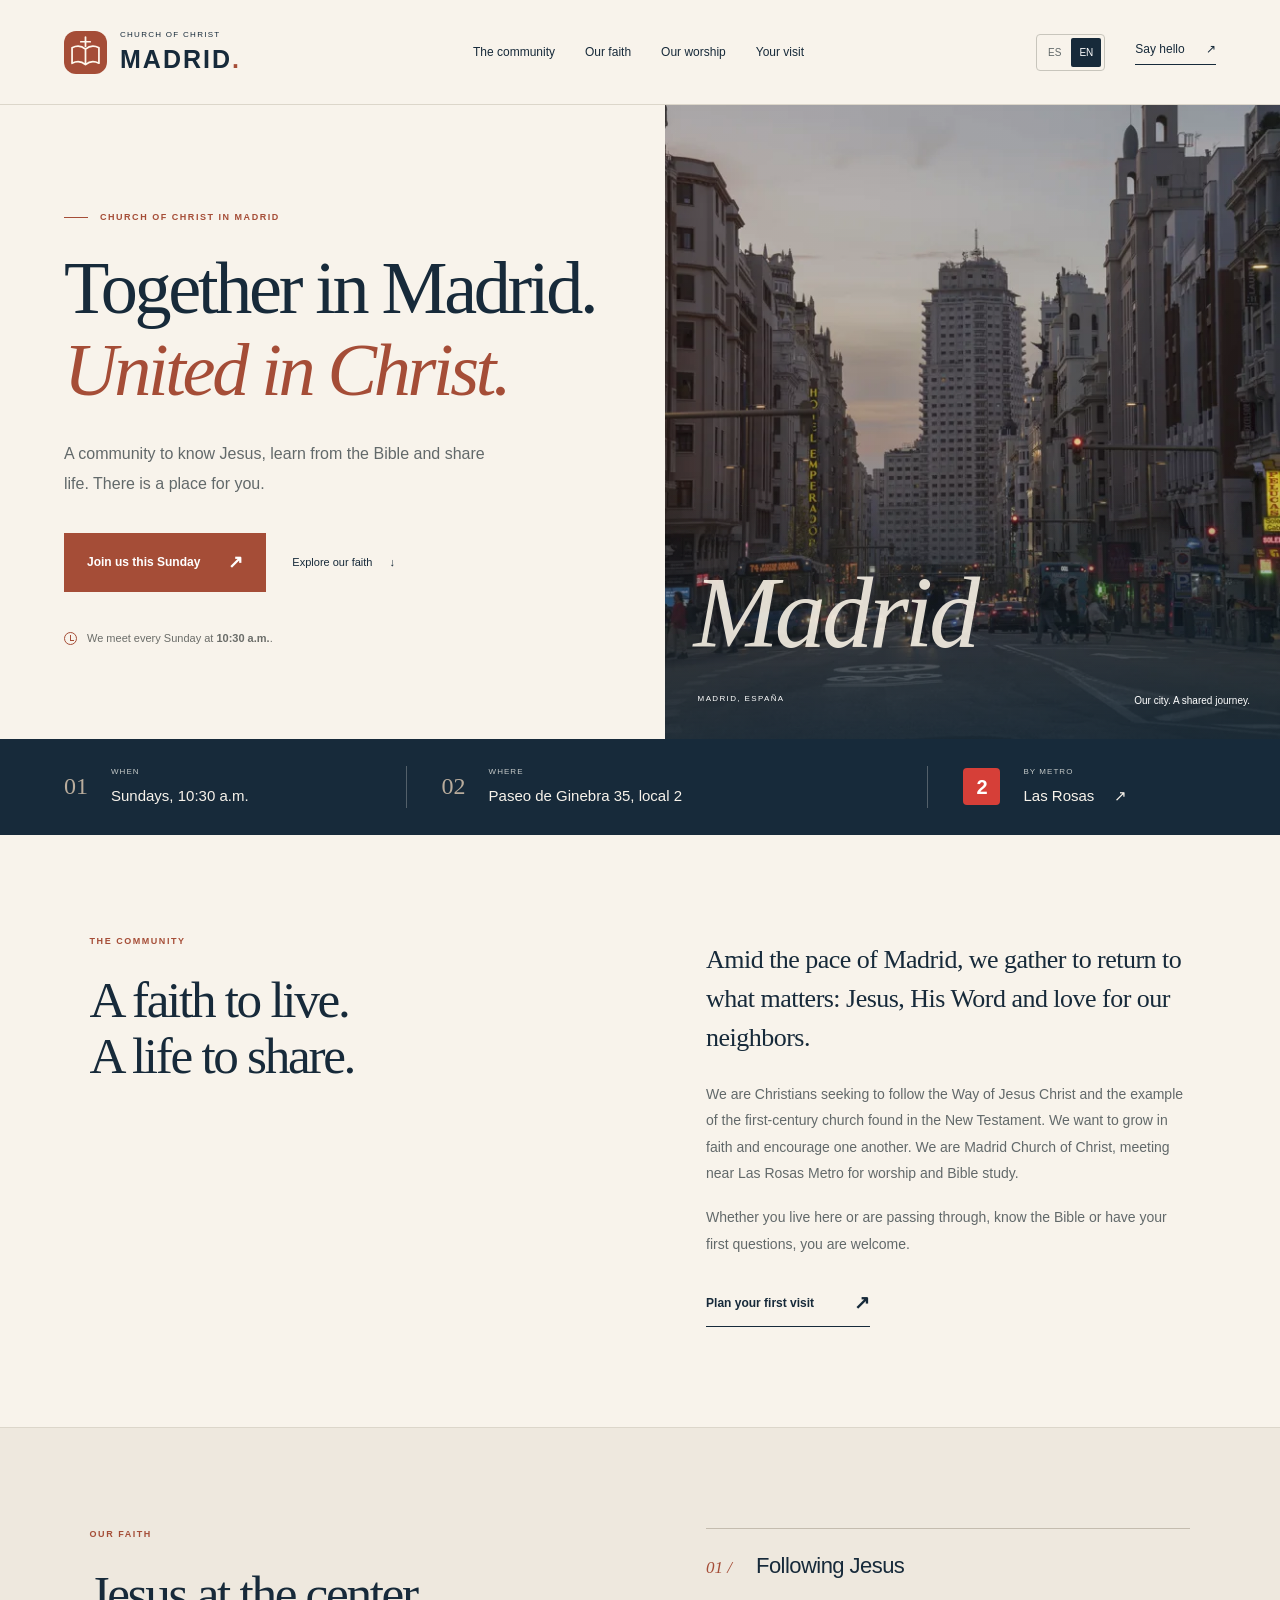
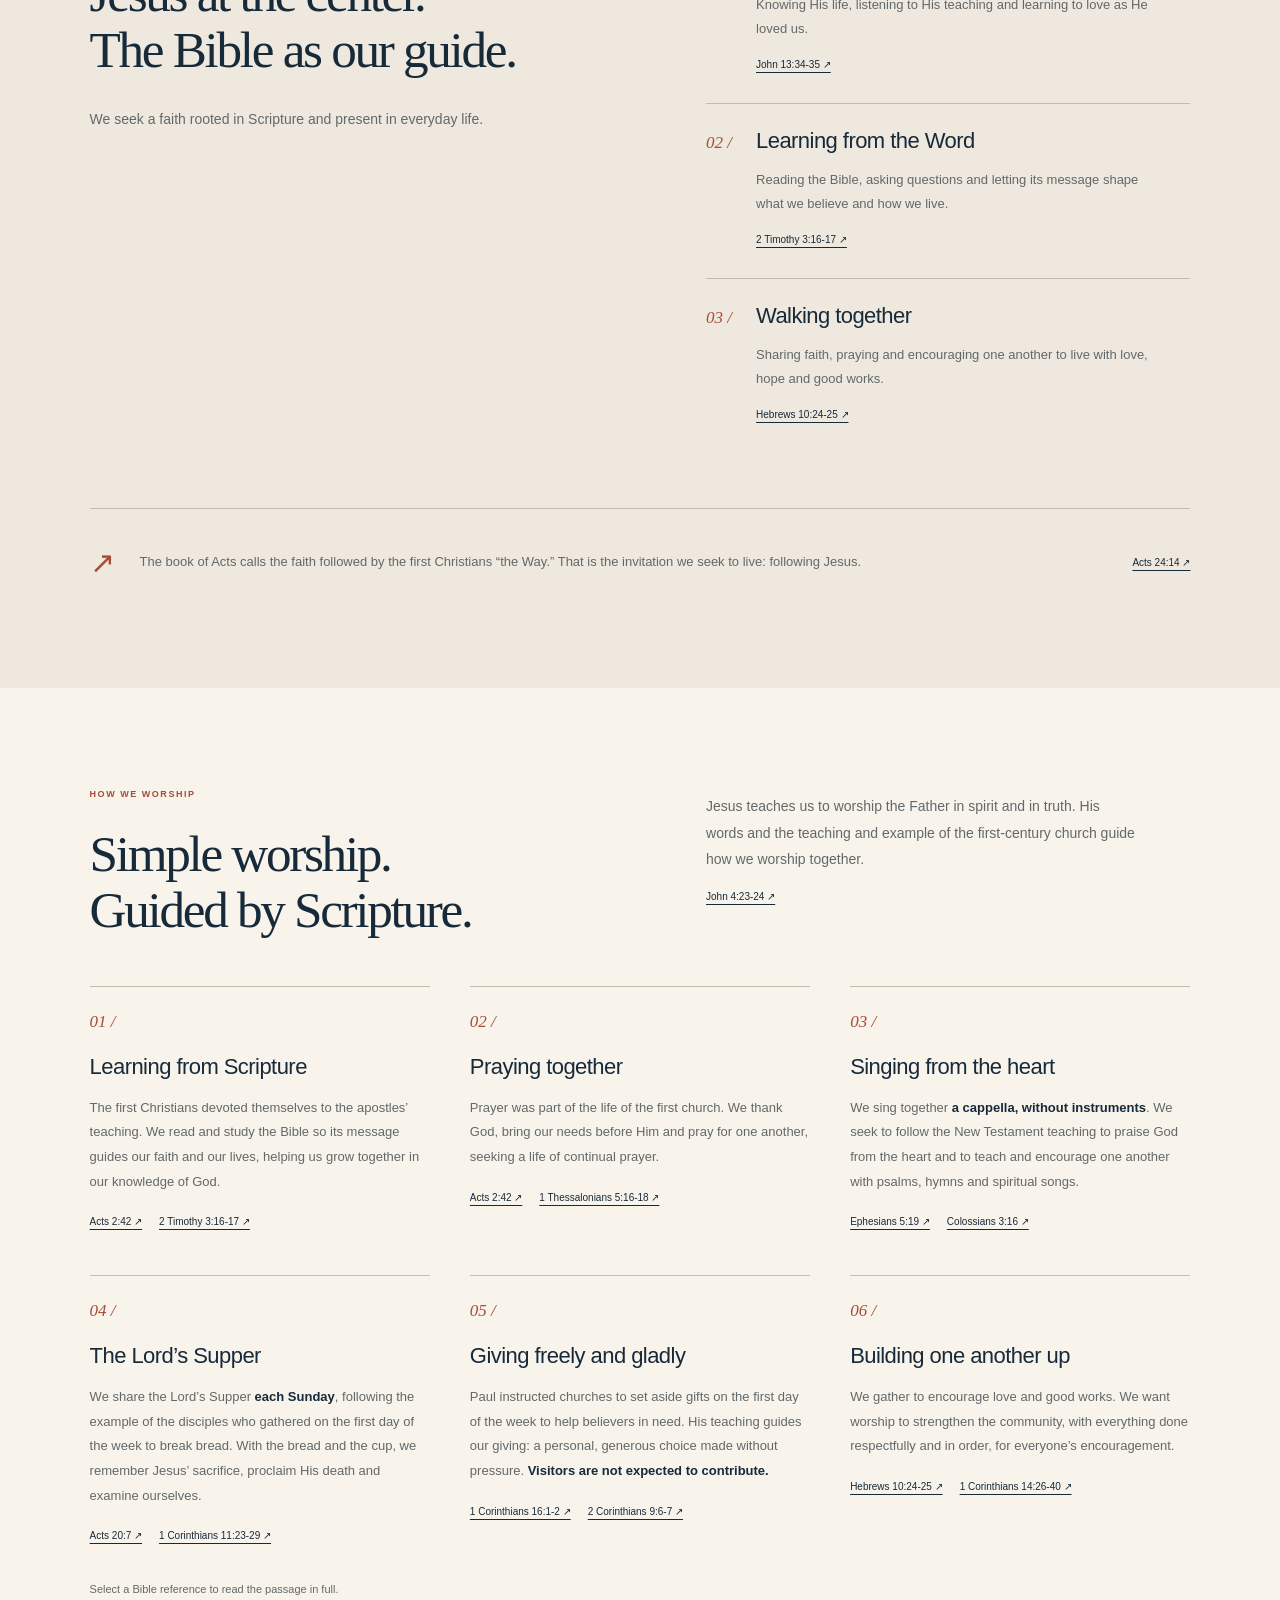
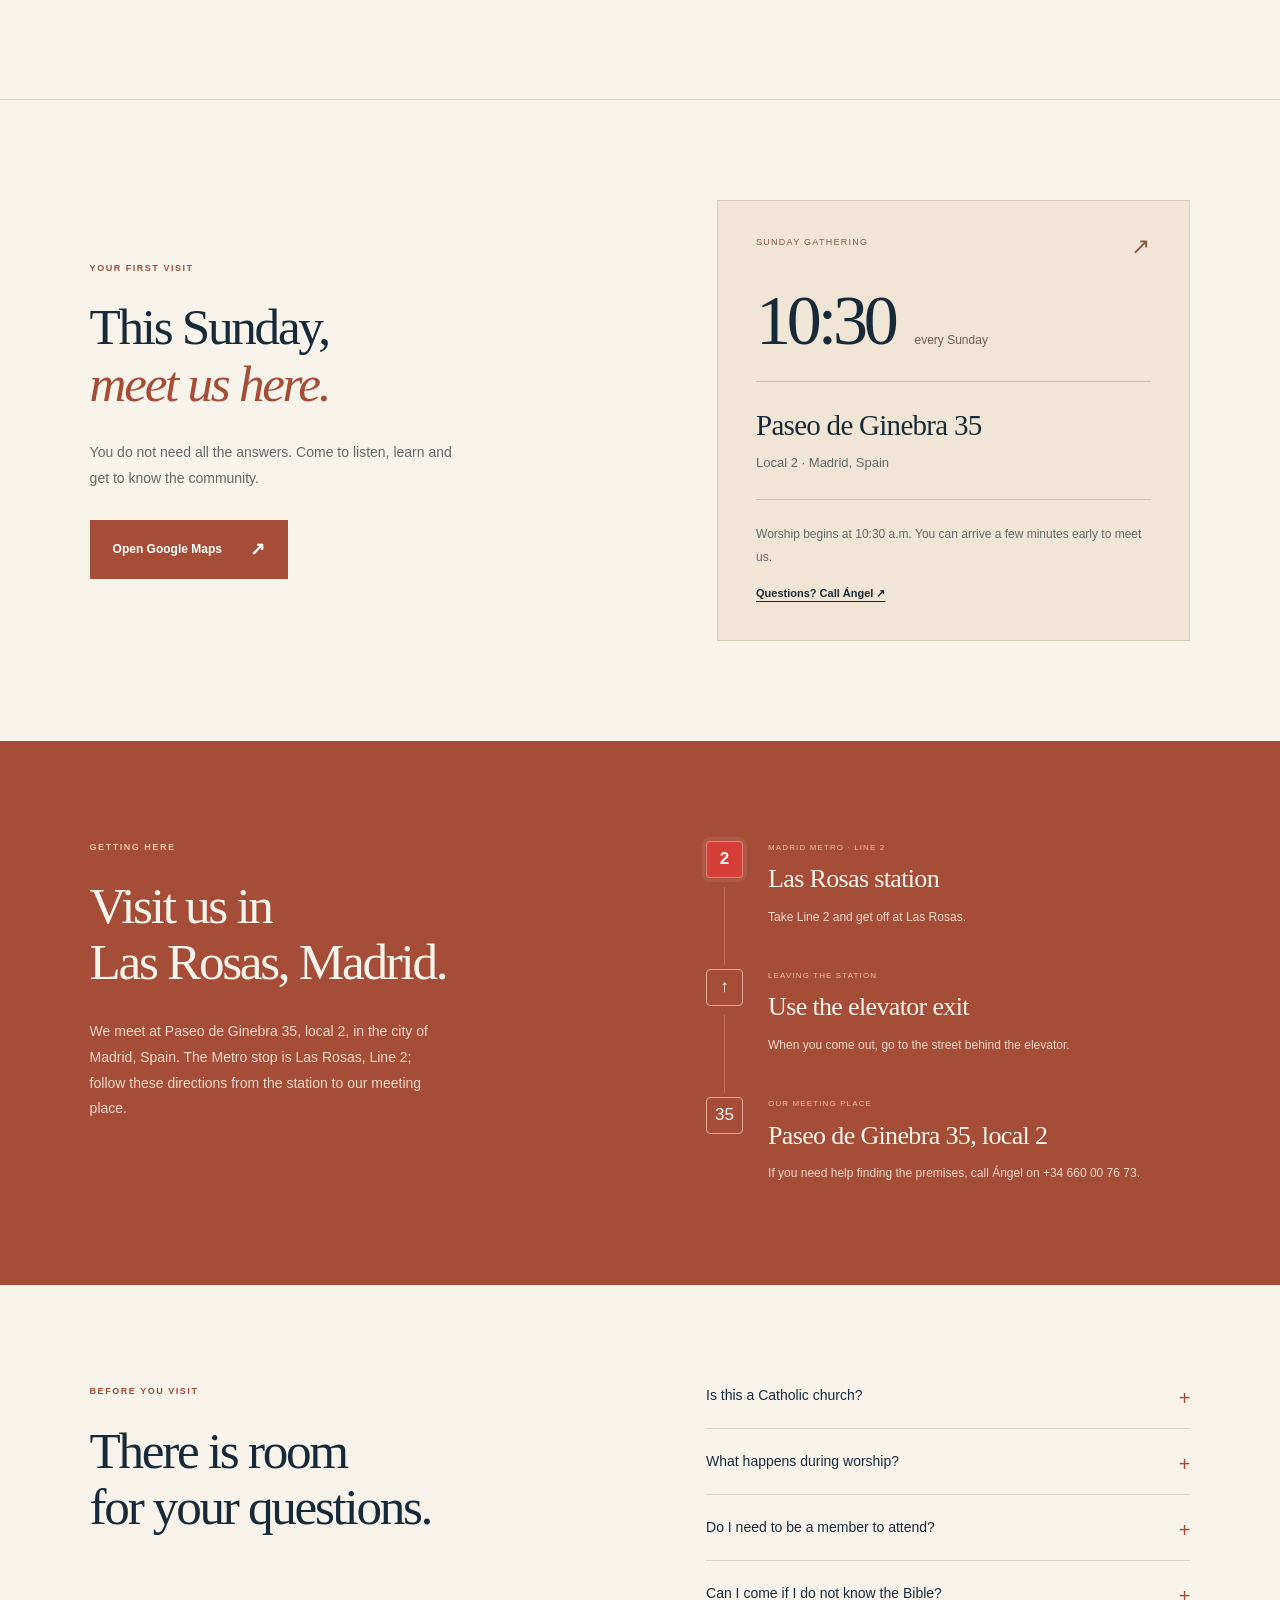
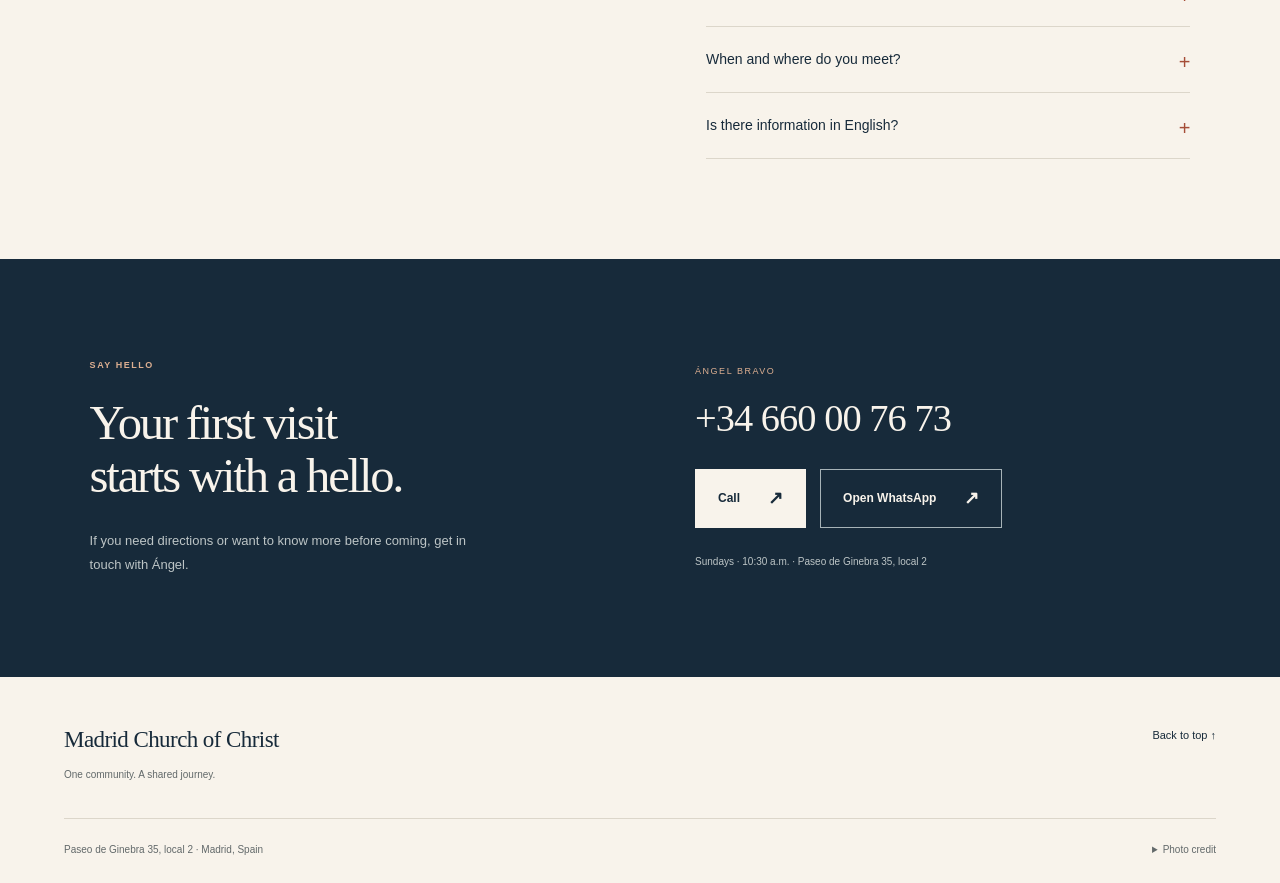
==== commit 96f5add5: "Clarify Madrid Spain and Las Rosas visitor information" ====
--- a/en/index.html
+++ b/en/index.html
@@ -3,12 +3,12 @@
 <html lang="en">
 <head>
 <meta charset="utf-8"/><meta content="width=device-width, initial-scale=1" name="viewport"/>
-<title>Madrid Church of Christ | Las Rosas · Sundays 10:30 a.m.</title>
-<meta content="Visit Madrid Church of Christ at Paseo de Ginebra 35, local 2. Sunday worship at 10:30 a.m. near Las Rosas Metro, Line 2. Bible study, prayer and a cappella singing." name="description"/>
+<title>Madrid Church of Christ, Spain | Las Rosas · Sundays 10:30</title>
+<meta content="Meet Madrid Church of Christ in Spain. Sunday worship at 10:30 a.m., Paseo de Ginebra 35, local 2, Madrid. Metro Las Rosas, Line 2. Everyone is welcome." name="description"/>
 <meta content="#172a3a" name="theme-color"/>
 <link href="../assets/mark.svg" rel="icon" type="image/svg+xml"/>
 <link href="../styles.css?v=seo-20261025" rel="stylesheet"/><script defer="" src="../app.js?v=seo-20261025"></script>
-<meta content="index,follow,max-image-preview:large" name="robots"/><link href="https://idc-madrid.org/en/" rel="canonical"/><link href="https://idc-madrid.org/" hreflang="es" rel="alternate"/><link href="https://idc-madrid.org/en/" hreflang="en" rel="alternate"/><link href="https://idc-madrid.org/" hreflang="x-default" rel="alternate"/><meta content="website" property="og:type"/><meta content="Iglesia de Cristo en Madrid" property="og:site_name"/><meta content="Madrid Church of Christ | Las Rosas · Sundays 10:30 a.m." property="og:title"/><meta content="Visit Madrid Church of Christ at Paseo de Ginebra 35, local 2. Sunday worship at 10:30 a.m. near Las Rosas Metro, Line 2. Bible study, prayer and a cappella singing." property="og:description"/><meta content="https://idc-madrid.org/en/" property="og:url"/><meta content="https://idc-madrid.org/assets/madrid-gran-via.jpg" property="og:image"/><meta content="en_GB" property="og:locale"/><meta content="es_ES" property="og:locale:alternate"/><script type="application/ld+json">{"@context": "https://schema.org", "@type": ["Church", "Organization"], "@id": "https://idc-madrid.org/#church", "url": "https://idc-madrid.org/", "name": "Iglesia de Cristo en Madrid", "alternateName": "Madrid Church of Christ", "telephone": "+34660007673", "address": {"@type": "PostalAddress", "streetAddress": "Paseo de Ginebra 35, local 2", "addressLocality": "Madrid", "addressRegion": "Madrid", "addressCountry": "ES"}, "description": "Iglesia de Cristo en Madrid. Culto dominical a las 10:30 en Paseo de Ginebra 35, local 2. Metro Las Rosas, línea 2. Biblia, oración y canto a capela. Culto dominical a las 10:30, hora de Madrid."}</script><script type="application/ld+json">{"@context": "https://schema.org", "@type": "WebPage", "url": "https://idc-madrid.org/en/", "name": "Madrid Church of Christ | Las Rosas · Sundays 10:30 a.m.", "description": "Visit Madrid Church of Christ at Paseo de Ginebra 35, local 2. Sunday worship at 10:30 a.m. near Las Rosas Metro, Line 2. Bible study, prayer and a cappella singing.", "inLanguage": "en", "about": {"@id": "https://idc-madrid.org/#church"}}</script></head>
+<meta content="index,follow,max-image-preview:large" name="robots"/><link href="https://idc-madrid.org/en/" rel="canonical"/><link href="https://idc-madrid.org/" hreflang="es" rel="alternate"/><link href="https://idc-madrid.org/en/" hreflang="en" rel="alternate"/><link href="https://idc-madrid.org/" hreflang="x-default" rel="alternate"/><meta content="website" property="og:type"/><meta content="Iglesia de Cristo en Madrid" property="og:site_name"/><meta content="Madrid Church of Christ, Spain | Las Rosas · Sundays 10:30" property="og:title"/><meta content="Meet Madrid Church of Christ in Spain. Sunday worship at 10:30 a.m., Paseo de Ginebra 35, local 2, Madrid. Metro Las Rosas, Line 2. Everyone is welcome." property="og:description"/><meta content="https://idc-madrid.org/en/" property="og:url"/><meta content="https://idc-madrid.org/assets/madrid-gran-via.jpg" property="og:image"/><meta content="en_GB" property="og:locale"/><meta content="es_ES" property="og:locale:alternate"/><script type="application/ld+json">{"@context": "https://schema.org", "@type": ["Church", "Organization"], "@id": "https://idc-madrid.org/#church", "url": "https://idc-madrid.org/", "name": "Iglesia de Cristo en Madrid", "alternateName": "Madrid Church of Christ", "telephone": "+34660007673", "address": {"@type": "PostalAddress", "streetAddress": "Paseo de Ginebra 35, local 2", "addressLocality": "Madrid", "addressRegion": "Madrid", "addressCountry": "ES"}, "description": "Iglesia de Cristo en Madrid. Culto dominical a las 10:30 en Paseo de Ginebra 35, local 2. Metro Las Rosas, línea 2. Biblia, oración y canto a capela. Culto dominical a las 10:30, hora de Madrid."}</script><script type="application/ld+json">{"@context": "https://schema.org", "@type": "WebPage", "url": "https://idc-madrid.org/en/", "name": "Madrid Church of Christ, Spain | Las Rosas · Sundays 10:30", "description": "Meet Madrid Church of Christ in Spain. Sunday worship at 10:30 a.m., Paseo de Ginebra 35, local 2, Madrid. Metro Las Rosas, Line 2. Everyone is welcome.", "inLanguage": "en", "about": {"@id": "https://idc-madrid.org/#church"}}</script></head>
 <body>
 <a class="skip" data-i18n="skip" href="#main">Skip to content</a>
 <header class="site-header">
@@ -36,7 +36,7 @@
 </div><p class="worship-read" data-i18n="worshipRead">Select a Bible reference to read the passage in full.</p>
 </section>
 <section aria-labelledby="visit-title" class="visit section" id="visita"><div class="visit-heading"><p class="eyebrow" data-i18n="visitLabel">YOUR FIRST VISIT</p><h2 data-i18n="visitTitle" id="visit-title">This Sunday,<br/><em>meet us here.</em></h2><p data-i18n="visitIntro">You do not need all the answers. Come to listen, learn and get to know the community.</p><a class="button primary" data-i18n="visitMaps" href="https://www.google.com/maps/search/?api=1&amp;query=Paseo+de+Ginebra+35%2C+local+2%2C+Madrid%2C+Spain" rel="noopener noreferrer" target="_blank">Open Google Maps <span aria-hidden="true">↗</span></a></div><div class="visit-card"><div class="card-topline"><span data-i18n="visitCardLabel">SUNDAY GATHERING</span><span aria-hidden="true">↗</span></div><div class="meeting-time"><span>10:30</span><span data-i18n="visitSunday">every Sunday</span></div><div class="visit-location"><h3>Paseo de Ginebra 35</h3><p data-i18n="visitAddress">Local 2 · Madrid, Spain</p></div><div class="visit-card-footer"><p data-i18n="visitEarly">Worship begins at 10:30 a.m. You can arrive a few minutes early to meet us.</p><a data-i18n="visitCall" href="tel:+34660007673">Questions? Call Ángel ↗</a></div></div></section>
-<section aria-labelledby="directions-title" class="directions section" id="llegar"><div class="directions-heading"><p class="eyebrow" data-i18n="directionsLabel">GETTING HERE</p><h2 data-i18n="directionsTitle" id="directions-title">A Metro ride<br/>away.</h2><p data-i18n="directionsIntro">Follow these directions from the station to our meeting place.</p></div><ol class="route"><li><span class="route-marker metro-number">2</span><div><p class="route-step" data-i18n="route1Label">MADRID METRO · LINE 2</p><h3 data-i18n="route1Title">Las Rosas station</h3><p data-i18n="route1Copy">Take Line 2 and get off at Las Rosas.</p></div></li><li><span aria-hidden="true" class="route-marker">↑</span><div><p class="route-step" data-i18n="route2Label">LEAVING THE STATION</p><h3 data-i18n="route2Title">Use the elevator exit</h3><p data-i18n="route2Copy">When you come out, go to the street behind the elevator.</p></div></li><li><span aria-hidden="true" class="route-marker">35</span><div><p class="route-step" data-i18n="route3Label">OUR MEETING PLACE</p><h3>Paseo de Ginebra 35, local 2</h3><p data-i18n="route3Copy">If you need help finding the premises, call Ángel on +34 660 00 76 73.</p></div></li></ol></section>
+<section aria-labelledby="directions-title" class="directions section" id="llegar"><div class="directions-heading"><p class="eyebrow" data-i18n="directionsLabel">GETTING HERE</p><h2 data-i18n="directionsTitle" id="directions-title">Visit us in<br/>Las Rosas, Madrid.</h2><p data-i18n="directionsIntro">We meet at Paseo de Ginebra 35, local 2, in the city of Madrid, Spain. The Metro stop is Las Rosas, Line 2; follow these directions from the station to our meeting place.</p></div><ol class="route"><li><span class="route-marker metro-number">2</span><div><p class="route-step" data-i18n="route1Label">MADRID METRO · LINE 2</p><h3 data-i18n="route1Title">Las Rosas station</h3><p data-i18n="route1Copy">Take Line 2 and get off at Las Rosas.</p></div></li><li><span aria-hidden="true" class="route-marker">↑</span><div><p class="route-step" data-i18n="route2Label">LEAVING THE STATION</p><h3 data-i18n="route2Title">Use the elevator exit</h3><p data-i18n="route2Copy">When you come out, go to the street behind the elevator.</p></div></li><li><span aria-hidden="true" class="route-marker">35</span><div><p class="route-step" data-i18n="route3Label">OUR MEETING PLACE</p><h3>Paseo de Ginebra 35, local 2</h3><p data-i18n="route3Copy">If you need help finding the premises, call Ángel on +34 660 00 76 73.</p></div></li></ol></section>
 <section aria-labelledby="questions-title" class="questions section"><div><p class="eyebrow" data-i18n="questionsLabel">BEFORE YOU VISIT</p><h2 data-i18n="questionsTitle" id="questions-title">There is room<br/>for your questions.</h2></div><div class="faq-list"><details><summary data-i18n="qCatholic">Is this a Catholic church?</summary><p data-i18n="aCatholic">No. We are a Church of Christ: a community of Christians seeking to follow the Way of Jesus Christ and the teaching and practice of the first-century church, as recorded in the New Testament. The Bible is our guide. We respect our neighbors of other traditions.</p></details><details><summary data-i18n="qWorship">What happens during worship?</summary><p data-i18n="aWorship">We sing a cappella, pray, learn from Scripture, share the Lord’s Supper and give freely. Read <a href="#adoracion">how we worship and the passages that guide us ↗</a>.</p></details><details><summary data-i18n="q1">Do I need to be a member to attend?</summary><p data-i18n="a1">No. You can come to meet the community and learn with us, even if this is your first visit to a church.</p></details><details><summary data-i18n="q2">Can I come if I do not know the Bible?</summary><p data-i18n="a2">Yes. Bring your questions and a willingness to listen. You do not need any previous knowledge.</p></details><details><summary data-i18n="q3">When and where do you meet?</summary><p data-i18n="a3">Sunday worship begins at 10:30 a.m., Madrid local time, at Paseo de Ginebra 35, local 2. The Metro stop is Las Rosas, Line 2.</p></details><details><summary data-i18n="q4">Is there information in English?</summary><p data-i18n="a4">Yes. Use ES / EN to read this website in English. Contact Ángel to ask about the language of the gatherings or interpretation arrangements.</p></details></div></section>
 <section aria-labelledby="contact-title" class="contact section" id="contacto"><div><p class="eyebrow" data-i18n="contactLabel">SAY HELLO</p><h2 data-i18n="contactTitle" id="contact-title">Your first visit<br/>starts with a hello.</h2><p data-i18n="contactCopy">If you need directions or want to know more before coming, get in touch with Ángel.</p></div><div class="contact-actions"><span class="contact-name">ÁNGEL BRAVO</span><a class="phone" href="tel:+34660007673">+34 660 00 76 73</a><div class="contact-buttons"><a class="button light" data-i18n="contactCall" href="tel:+34660007673">Call <span aria-hidden="true">↗</span></a><a class="button outline" data-i18n="contactWhatsapp" href="https://wa.me/34660007673" rel="noopener noreferrer" target="_blank">Open WhatsApp <span aria-hidden="true">↗</span></a></div><p data-i18n="contactTime">Sundays · 10:30 a.m. · Paseo de Ginebra 35, local 2</p></div></section>
 </main>
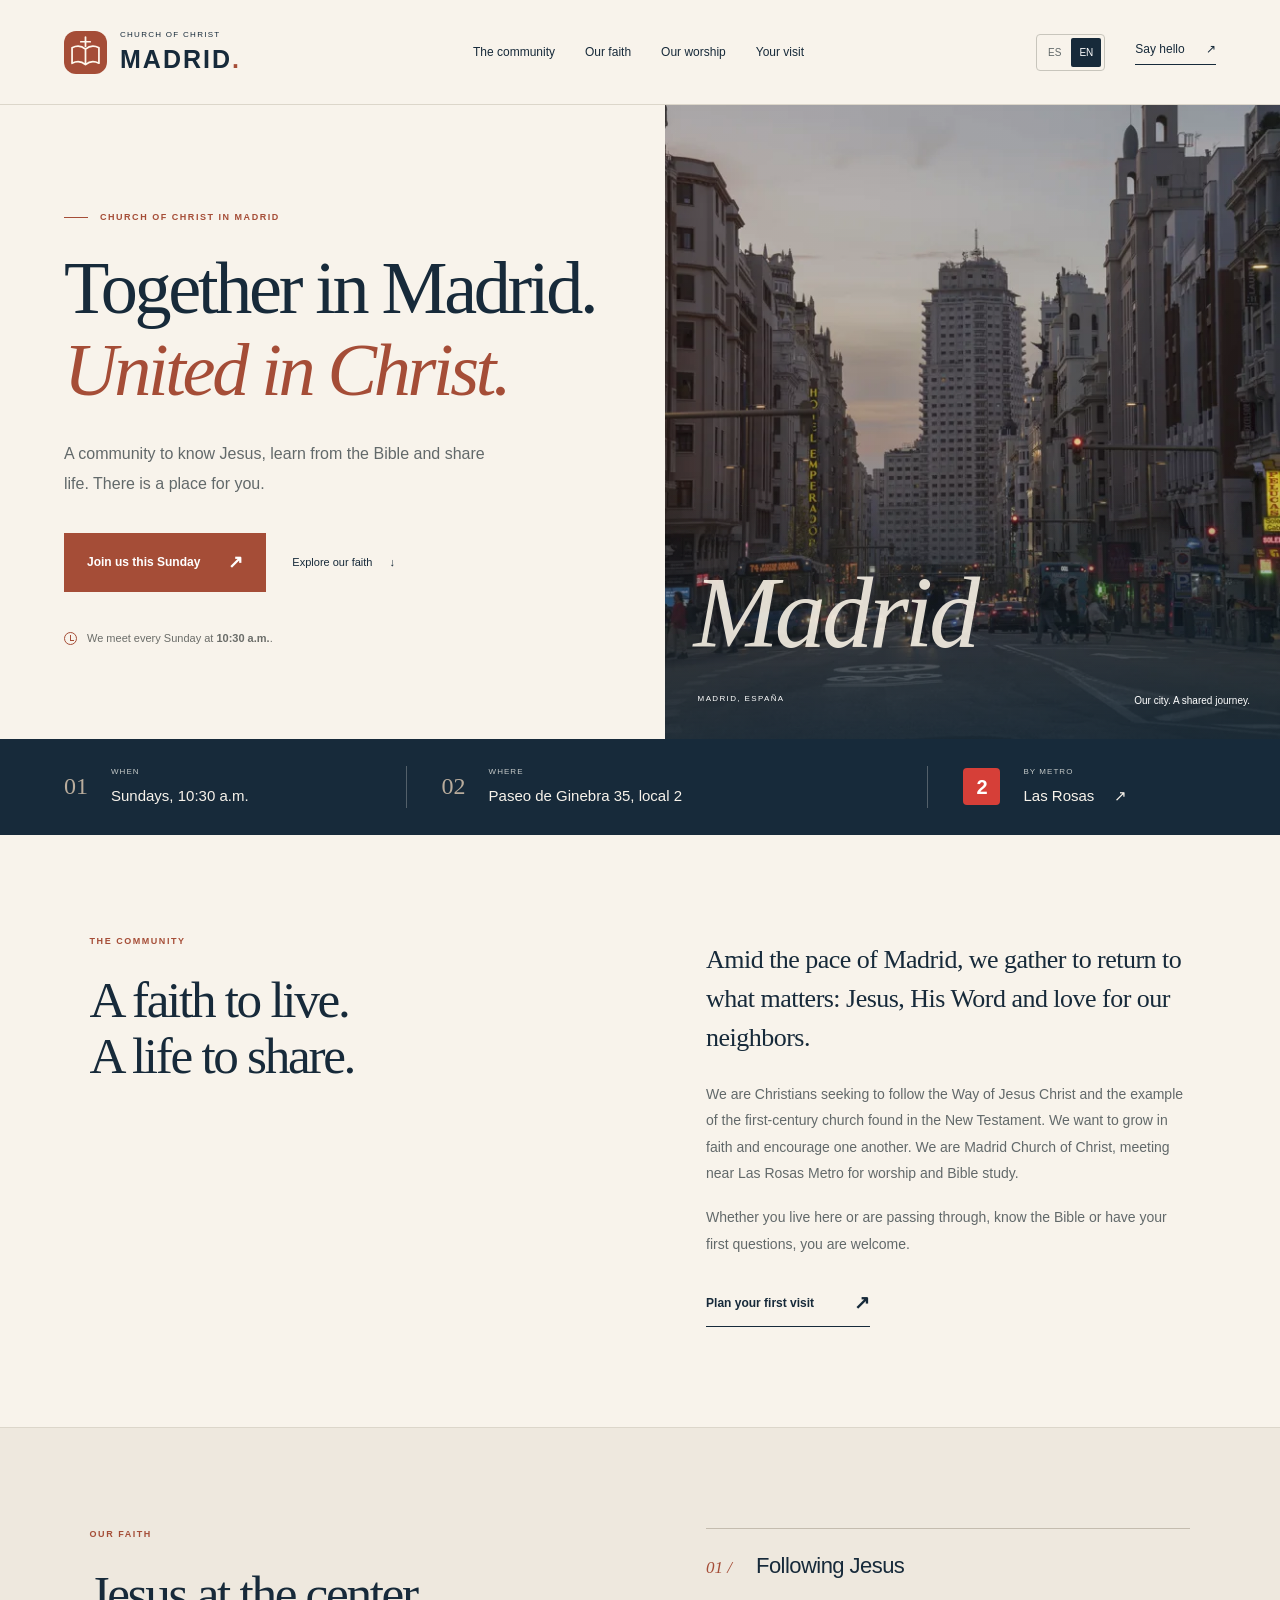
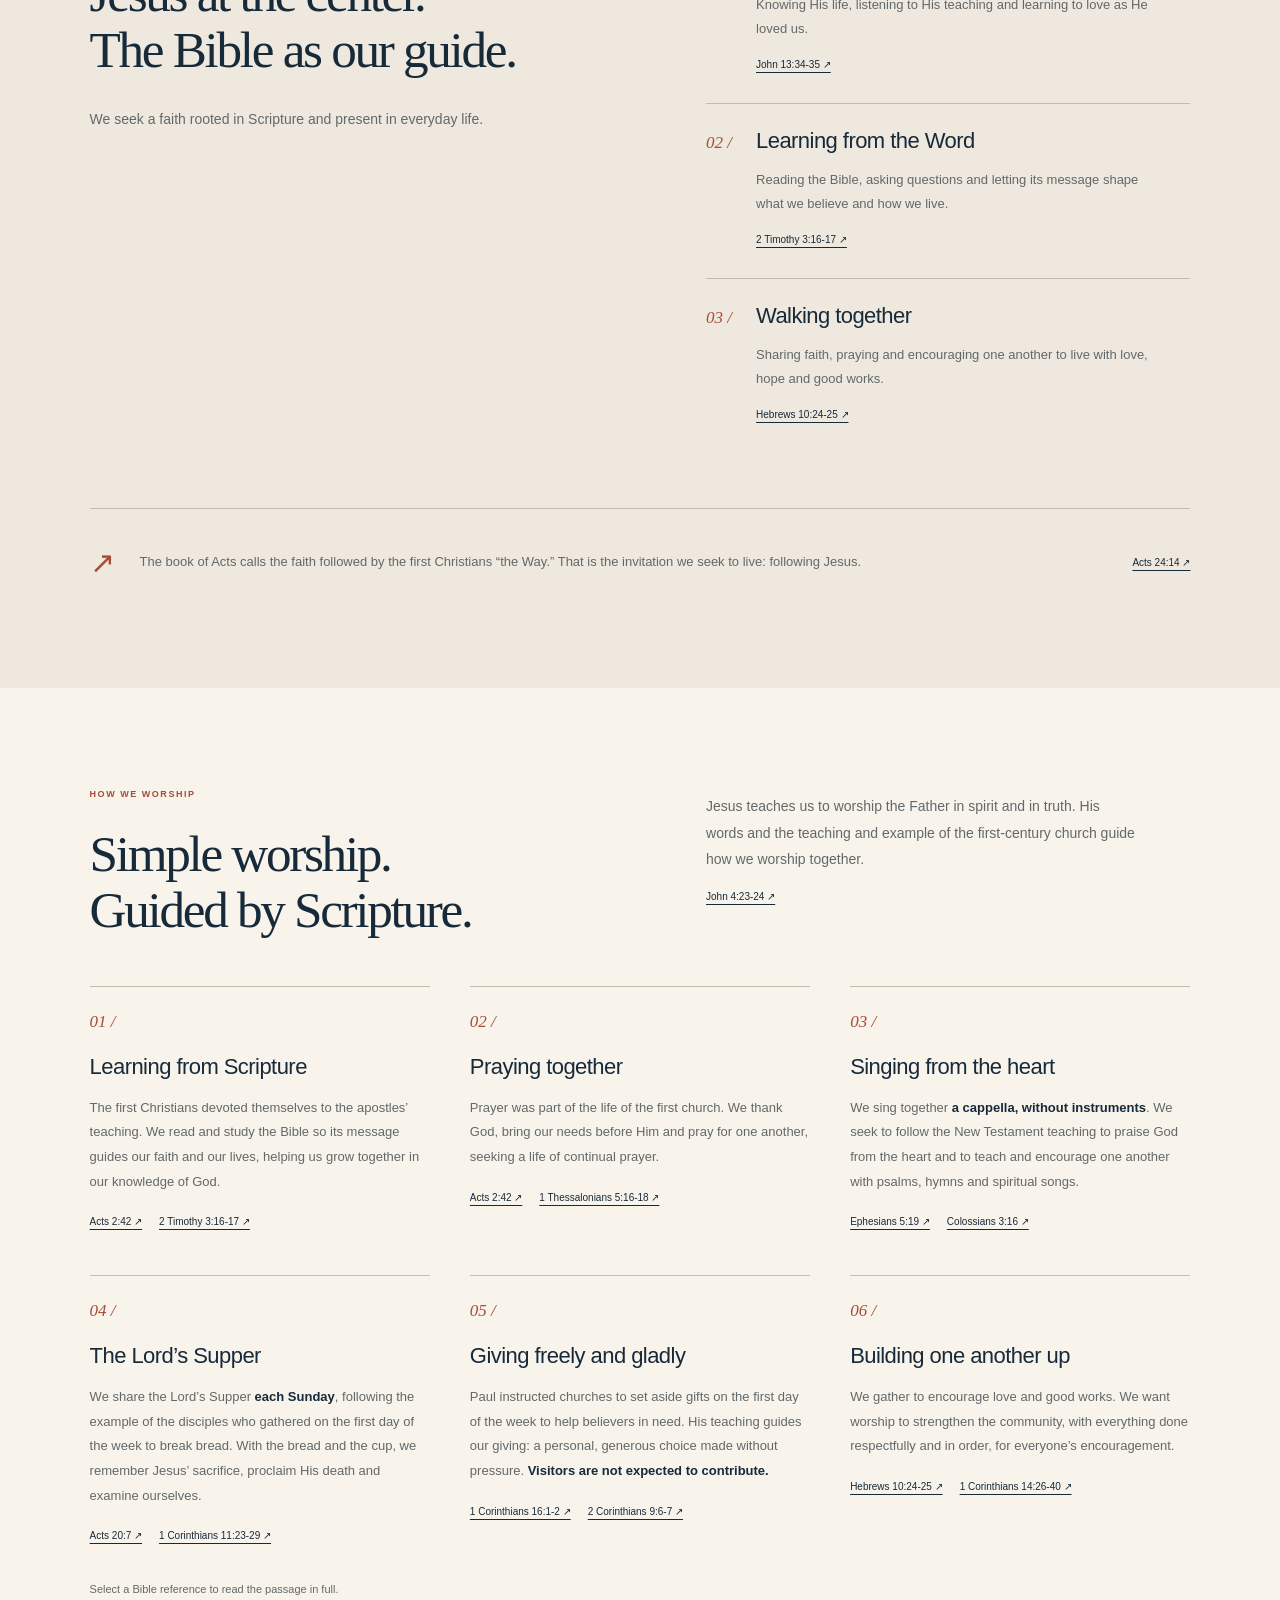
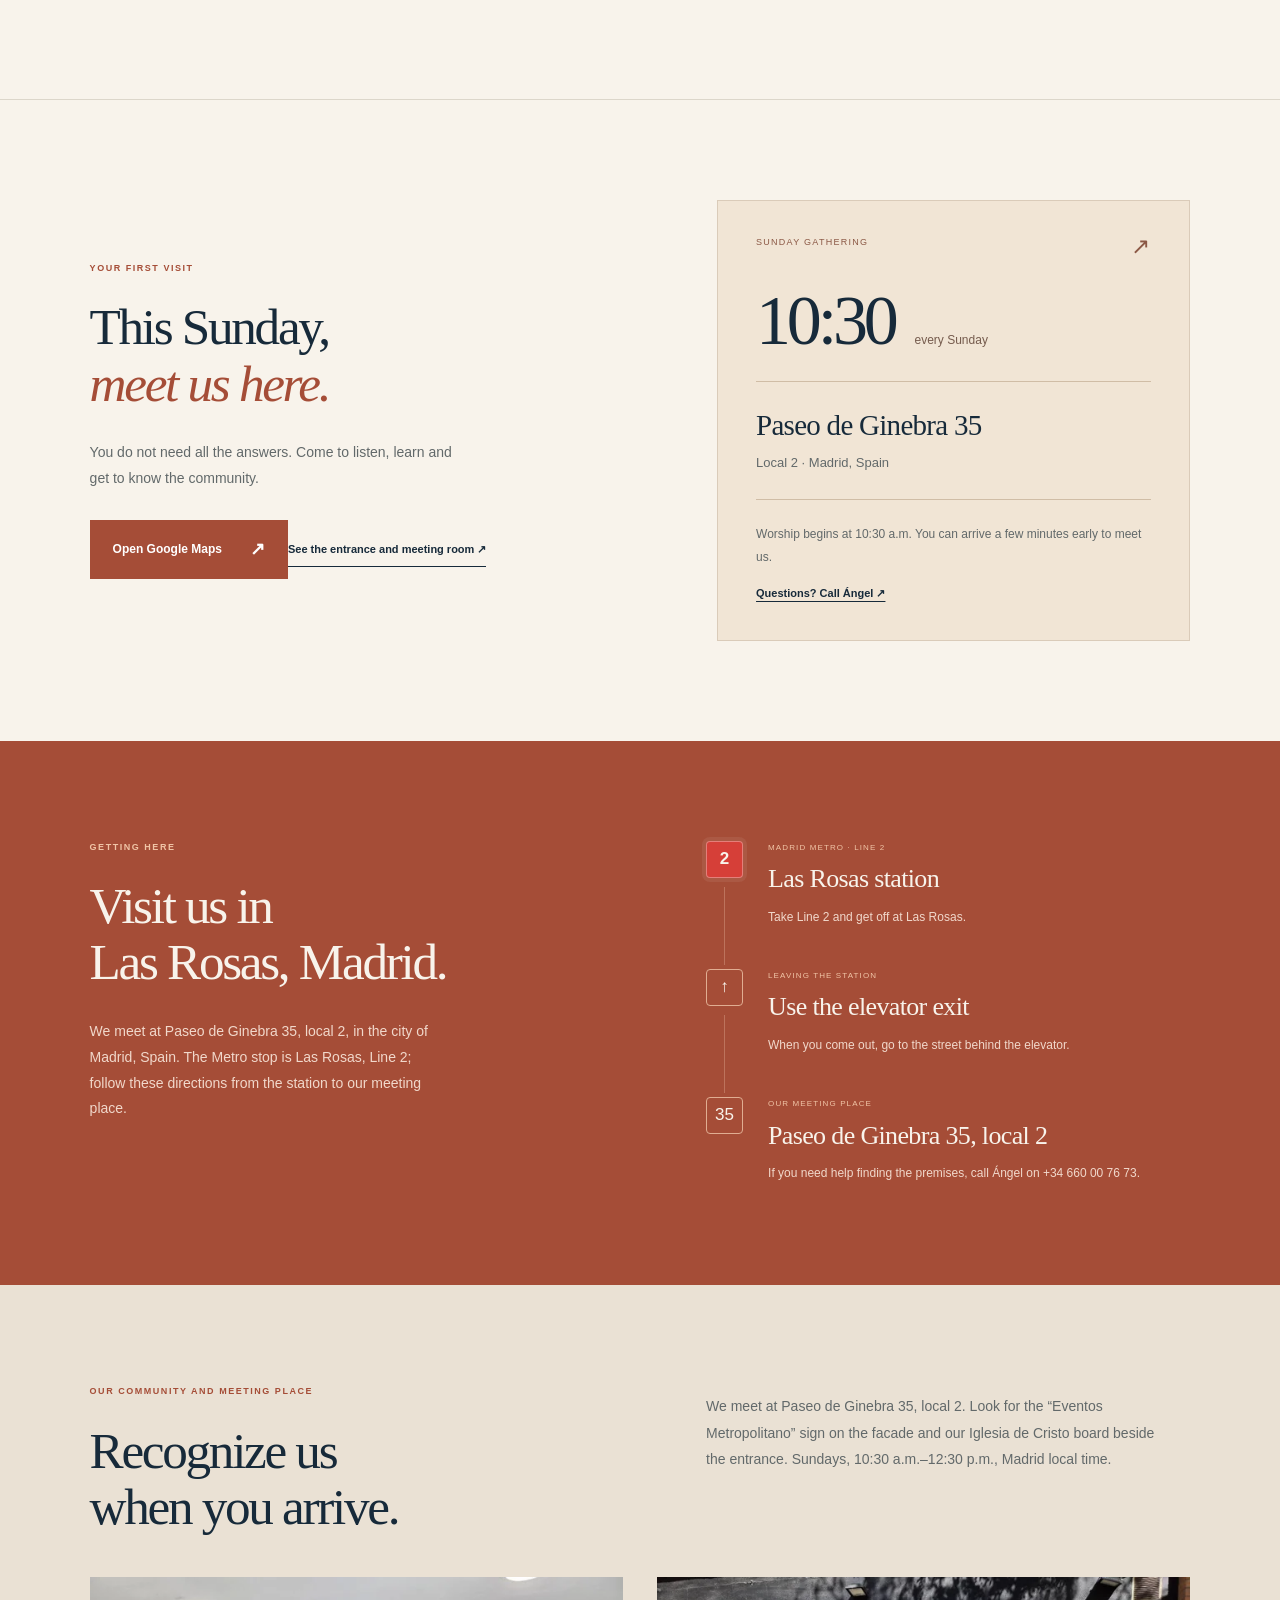
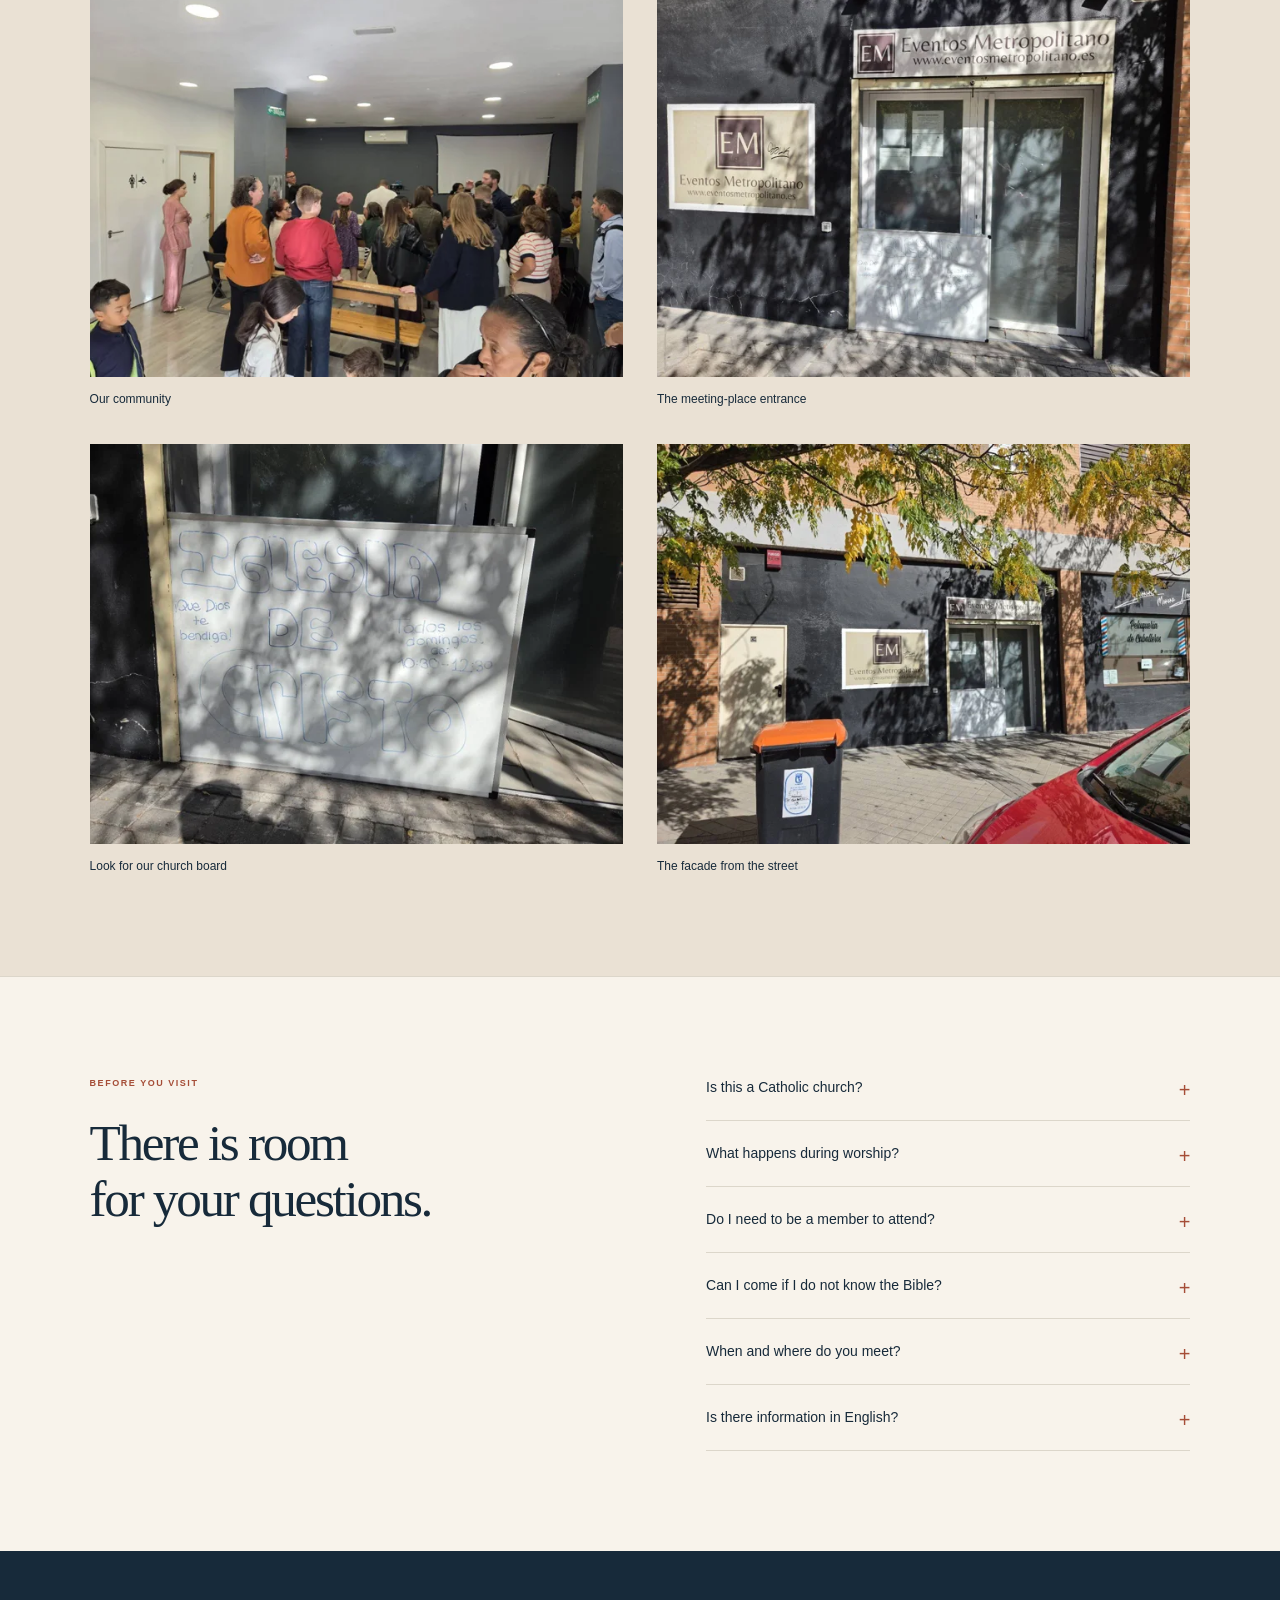
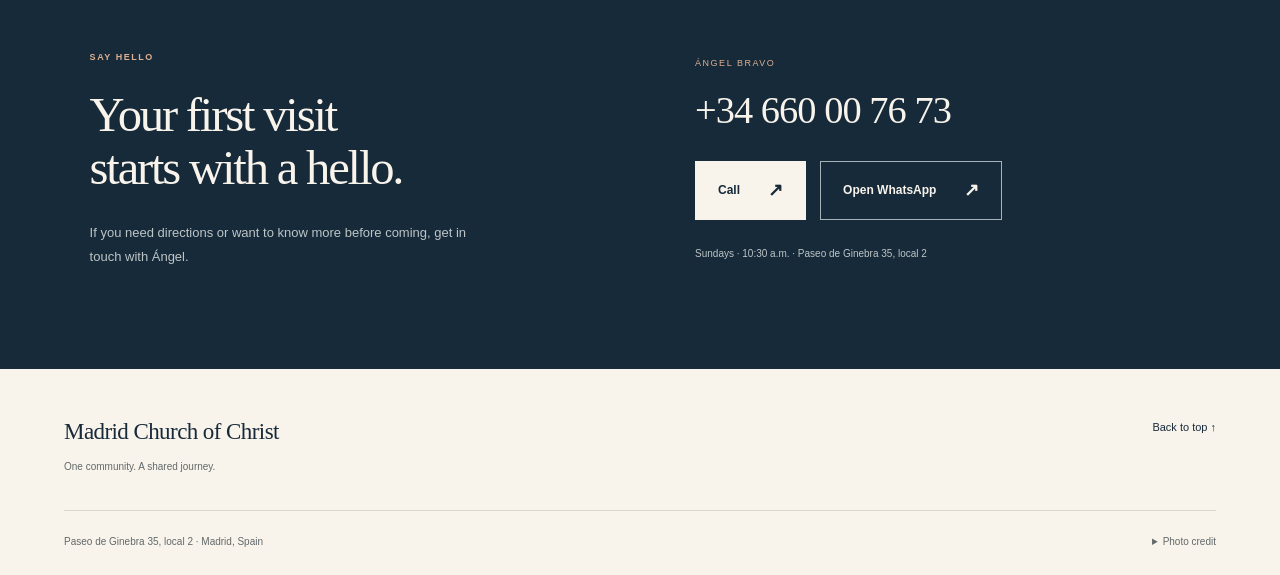
==== commit f135334b: "Add Madrid meeting place photos and Search Console verification" ====
--- a/en/index.html
+++ b/en/index.html
@@ -7,8 +7,8 @@
 <meta content="Meet Madrid Church of Christ in Spain. Sunday worship at 10:30 a.m., Paseo de Ginebra 35, local 2, Madrid. Metro Las Rosas, Line 2. Everyone is welcome." name="description"/>
 <meta content="#172a3a" name="theme-color"/>
 <link href="../assets/mark.svg" rel="icon" type="image/svg+xml"/>
-<link href="../styles.css?v=seo-20261025" rel="stylesheet"/><script defer="" src="../app.js?v=seo-20261025"></script>
-<meta content="index,follow,max-image-preview:large" name="robots"/><link href="https://idc-madrid.org/en/" rel="canonical"/><link href="https://idc-madrid.org/" hreflang="es" rel="alternate"/><link href="https://idc-madrid.org/en/" hreflang="en" rel="alternate"/><link href="https://idc-madrid.org/" hreflang="x-default" rel="alternate"/><meta content="website" property="og:type"/><meta content="Iglesia de Cristo en Madrid" property="og:site_name"/><meta content="Madrid Church of Christ, Spain | Las Rosas · Sundays 10:30" property="og:title"/><meta content="Meet Madrid Church of Christ in Spain. Sunday worship at 10:30 a.m., Paseo de Ginebra 35, local 2, Madrid. Metro Las Rosas, Line 2. Everyone is welcome." property="og:description"/><meta content="https://idc-madrid.org/en/" property="og:url"/><meta content="https://idc-madrid.org/assets/madrid-gran-via.jpg" property="og:image"/><meta content="en_GB" property="og:locale"/><meta content="es_ES" property="og:locale:alternate"/><script type="application/ld+json">{"@context": "https://schema.org", "@type": ["Church", "Organization"], "@id": "https://idc-madrid.org/#church", "url": "https://idc-madrid.org/", "name": "Iglesia de Cristo en Madrid", "alternateName": "Madrid Church of Christ", "telephone": "+34660007673", "address": {"@type": "PostalAddress", "streetAddress": "Paseo de Ginebra 35, local 2", "addressLocality": "Madrid", "addressRegion": "Madrid", "addressCountry": "ES"}, "description": "Iglesia de Cristo en Madrid. Culto dominical a las 10:30 en Paseo de Ginebra 35, local 2. Metro Las Rosas, línea 2. Biblia, oración y canto a capela. Culto dominical a las 10:30, hora de Madrid."}</script><script type="application/ld+json">{"@context": "https://schema.org", "@type": "WebPage", "url": "https://idc-madrid.org/en/", "name": "Madrid Church of Christ, Spain | Las Rosas · Sundays 10:30", "description": "Meet Madrid Church of Christ in Spain. Sunday worship at 10:30 a.m., Paseo de Ginebra 35, local 2, Madrid. Metro Las Rosas, Line 2. Everyone is welcome.", "inLanguage": "en", "about": {"@id": "https://idc-madrid.org/#church"}}</script></head>
+<link href="../styles.css?v=photos-20261025" rel="stylesheet"/><script defer="" src="../app.js?v=photos-20261025"></script>
+<meta content="index,follow,max-image-preview:large" name="robots"/><link href="https://idc-madrid.org/en/" rel="canonical"/><link href="https://idc-madrid.org/" hreflang="es" rel="alternate"/><link href="https://idc-madrid.org/en/" hreflang="en" rel="alternate"/><link href="https://idc-madrid.org/" hreflang="x-default" rel="alternate"/><meta content="website" property="og:type"/><meta content="Iglesia de Cristo en Madrid" property="og:site_name"/><meta content="Madrid Church of Christ, Spain | Las Rosas · Sundays 10:30" property="og:title"/><meta content="Meet Madrid Church of Christ in Spain. Sunday worship at 10:30 a.m., Paseo de Ginebra 35, local 2, Madrid. Metro Las Rosas, Line 2. Everyone is welcome." property="og:description"/><meta content="https://idc-madrid.org/en/" property="og:url"/><meta content="https://idc-madrid.org/assets/madrid-entrance.jpg" property="og:image"/><meta content="en_GB" property="og:locale"/><meta content="es_ES" property="og:locale:alternate"/><script type="application/ld+json">{"@context": "https://schema.org", "@type": ["Church", "Organization"], "@id": "https://idc-madrid.org/#church", "url": "https://idc-madrid.org/", "name": "Iglesia de Cristo en Madrid", "alternateName": "Madrid Church of Christ", "telephone": "+34660007673", "address": {"@type": "PostalAddress", "streetAddress": "Paseo de Ginebra 35, local 2", "addressLocality": "Madrid", "addressRegion": "Madrid", "addressCountry": "ES"}, "description": "Iglesia de Cristo en Madrid, Paseo de Ginebra 35, local 2. Reuniones dominicales de 10:30 a 12:30, hora de Madrid. Metro Las Rosas, línea 2.", "image": ["https://idc-madrid.org/assets/madrid-entrance.jpg", "https://idc-madrid.org/assets/madrid-church-sign.jpg", "https://idc-madrid.org/assets/madrid-community.jpg"]}</script><script type="application/ld+json">{"@context": "https://schema.org", "@type": "WebPage", "url": "https://idc-madrid.org/en/", "name": "Madrid Church of Christ, Spain | Las Rosas · Sundays 10:30", "description": "Meet Madrid Church of Christ in Spain. Sunday worship at 10:30 a.m., Paseo de Ginebra 35, local 2, Madrid. Metro Las Rosas, Line 2. Everyone is welcome.", "inLanguage": "en", "about": {"@id": "https://idc-madrid.org/#church"}}</script></head>
 <body>
 <a class="skip" data-i18n="skip" href="#main">Skip to content</a>
 <header class="site-header">
@@ -35,8 +35,8 @@
 <article><span class="worship-number">06 /</span><h3 data-i18n="worshipEncouragementTitle">Building one another up</h3><p data-i18n="worshipEncouragementCopy">We gather to encourage love and good works. We want worship to strengthen the community, with everything done respectfully and in order, for everyone’s encouragement.</p><div class="worship-references"><a class="verse-link" data-i18n="worshipEncouragementVerse1" data-verse-en="Hebrews+10%3A24-25" data-verse-es="Hebreos+10%3A24-25" href="https://www.biblegateway.com/passage/?search=Hebrews+10%3A24-25&amp;version=KJV" rel="noopener noreferrer" target="_blank">Hebrews 10:24-25 ↗</a><a class="verse-link" data-i18n="worshipEncouragementVerse2" data-verse-en="1+Corinthians+14%3A26-40" data-verse-es="1+Corintios+14%3A26-40" href="https://www.biblegateway.com/passage/?search=1+Corinthians+14%3A26-40&amp;version=KJV" rel="noopener noreferrer" target="_blank">1 Corinthians 14:26-40 ↗</a></div></article>
 </div><p class="worship-read" data-i18n="worshipRead">Select a Bible reference to read the passage in full.</p>
 </section>
-<section aria-labelledby="visit-title" class="visit section" id="visita"><div class="visit-heading"><p class="eyebrow" data-i18n="visitLabel">YOUR FIRST VISIT</p><h2 data-i18n="visitTitle" id="visit-title">This Sunday,<br/><em>meet us here.</em></h2><p data-i18n="visitIntro">You do not need all the answers. Come to listen, learn and get to know the community.</p><a class="button primary" data-i18n="visitMaps" href="https://www.google.com/maps/search/?api=1&amp;query=Paseo+de+Ginebra+35%2C+local+2%2C+Madrid%2C+Spain" rel="noopener noreferrer" target="_blank">Open Google Maps <span aria-hidden="true">↗</span></a></div><div class="visit-card"><div class="card-topline"><span data-i18n="visitCardLabel">SUNDAY GATHERING</span><span aria-hidden="true">↗</span></div><div class="meeting-time"><span>10:30</span><span data-i18n="visitSunday">every Sunday</span></div><div class="visit-location"><h3>Paseo de Ginebra 35</h3><p data-i18n="visitAddress">Local 2 · Madrid, Spain</p></div><div class="visit-card-footer"><p data-i18n="visitEarly">Worship begins at 10:30 a.m. You can arrive a few minutes early to meet us.</p><a data-i18n="visitCall" href="tel:+34660007673">Questions? Call Ángel ↗</a></div></div></section>
-<section aria-labelledby="directions-title" class="directions section" id="llegar"><div class="directions-heading"><p class="eyebrow" data-i18n="directionsLabel">GETTING HERE</p><h2 data-i18n="directionsTitle" id="directions-title">Visit us in<br/>Las Rosas, Madrid.</h2><p data-i18n="directionsIntro">We meet at Paseo de Ginebra 35, local 2, in the city of Madrid, Spain. The Metro stop is Las Rosas, Line 2; follow these directions from the station to our meeting place.</p></div><ol class="route"><li><span class="route-marker metro-number">2</span><div><p class="route-step" data-i18n="route1Label">MADRID METRO · LINE 2</p><h3 data-i18n="route1Title">Las Rosas station</h3><p data-i18n="route1Copy">Take Line 2 and get off at Las Rosas.</p></div></li><li><span aria-hidden="true" class="route-marker">↑</span><div><p class="route-step" data-i18n="route2Label">LEAVING THE STATION</p><h3 data-i18n="route2Title">Use the elevator exit</h3><p data-i18n="route2Copy">When you come out, go to the street behind the elevator.</p></div></li><li><span aria-hidden="true" class="route-marker">35</span><div><p class="route-step" data-i18n="route3Label">OUR MEETING PLACE</p><h3>Paseo de Ginebra 35, local 2</h3><p data-i18n="route3Copy">If you need help finding the premises, call Ángel on +34 660 00 76 73.</p></div></li></ol></section>
+<section aria-labelledby="visit-title" class="visit section" id="visita"><div class="visit-heading"><p class="eyebrow" data-i18n="visitLabel">YOUR FIRST VISIT</p><h2 data-i18n="visitTitle" id="visit-title">This Sunday,<br/><em>meet us here.</em></h2><p data-i18n="visitIntro">You do not need all the answers. Come to listen, learn and get to know the community.</p><a class="button primary" data-i18n="visitMaps" href="https://www.google.com/maps/search/?api=1&amp;query=Paseo+de+Ginebra+35%2C+local+2%2C+Madrid%2C+Spain" rel="noopener noreferrer" target="_blank">Open Google Maps <span aria-hidden="true">↗</span></a><a class="text-link visit-photo-link" data-i18n="visitPhotos" href="#fotos">See the entrance and meeting room ↗</a></div><div class="visit-card"><div class="card-topline"><span data-i18n="visitCardLabel">SUNDAY GATHERING</span><span aria-hidden="true">↗</span></div><div class="meeting-time"><span>10:30</span><span data-i18n="visitSunday">every Sunday</span></div><div class="visit-location"><h3>Paseo de Ginebra 35</h3><p data-i18n="visitAddress">Local 2 · Madrid, Spain</p></div><div class="visit-card-footer"><p data-i18n="visitEarly">Worship begins at 10:30 a.m. You can arrive a few minutes early to meet us.</p><a data-i18n="visitCall" href="tel:+34660007673">Questions? Call Ángel ↗</a></div></div></section>
+<section aria-labelledby="directions-title" class="directions section" id="llegar"><div class="directions-heading"><p class="eyebrow" data-i18n="directionsLabel">GETTING HERE</p><h2 data-i18n="directionsTitle" id="directions-title">Visit us in<br/>Las Rosas, Madrid.</h2><p data-i18n="directionsIntro">We meet at Paseo de Ginebra 35, local 2, in the city of Madrid, Spain. The Metro stop is Las Rosas, Line 2; follow these directions from the station to our meeting place.</p></div><ol class="route"><li><span class="route-marker metro-number">2</span><div><p class="route-step" data-i18n="route1Label">MADRID METRO · LINE 2</p><h3 data-i18n="route1Title">Las Rosas station</h3><p data-i18n="route1Copy">Take Line 2 and get off at Las Rosas.</p></div></li><li><span aria-hidden="true" class="route-marker">↑</span><div><p class="route-step" data-i18n="route2Label">LEAVING THE STATION</p><h3 data-i18n="route2Title">Use the elevator exit</h3><p data-i18n="route2Copy">When you come out, go to the street behind the elevator.</p></div></li><li><span aria-hidden="true" class="route-marker">35</span><div><p class="route-step" data-i18n="route3Label">OUR MEETING PLACE</p><h3>Paseo de Ginebra 35, local 2</h3><p data-i18n="route3Copy">If you need help finding the premises, call Ángel on +34 660 00 76 73.</p></div></li></ol></section><section aria-labelledby="photos-title" class="meeting-photos section" id="fotos"><div class="photos-heading"><div><p class="eyebrow" data-i18n="photosLabel">OUR COMMUNITY AND MEETING PLACE</p><h2 data-i18n="photosTitle" id="photos-title">Recognize us<br/>when you arrive.</h2></div><p data-i18n="photosIntro">We meet at Paseo de Ginebra 35, local 2. Look for the “Eventos Metropolitano” sign on the facade and our Iglesia de Cristo board beside the entrance. Sundays, 10:30 a.m.–12:30 p.m., Madrid local time.</p></div><div class="photos-grid"><figure><picture><source sizes="(max-width: 760px) 100vw, 44vw" srcset="../assets/madrid-community-640.webp 640w, ../assets/madrid-community-1280.webp 1280w" type="image/webp"/><img alt="People gathered in the Madrid Church of Christ meeting room" decoding="async" height="960" loading="lazy" src="../assets/madrid-community.jpg" width="1280"/></picture><figcaption data-i18n="photoCaption1">Our community</figcaption></figure><figure><picture><source sizes="(max-width: 760px) 100vw, 44vw" srcset="../assets/madrid-entrance-640.webp 640w, ../assets/madrid-entrance-1280.webp 1280w" type="image/webp"/><img alt="Entrance to the meeting place, with Eventos Metropolitano signage and the Iglesia de Cristo board" decoding="async" height="960" loading="lazy" src="../assets/madrid-entrance.jpg" width="1280"/></picture><figcaption data-i18n="photoCaption2">The meeting-place entrance</figcaption></figure><figure><picture><source sizes="(max-width: 760px) 100vw, 44vw" srcset="../assets/madrid-church-sign-640.webp 640w, ../assets/madrid-church-sign-1280.webp 1280w" type="image/webp"/><img alt="Iglesia de Cristo board showing Sunday meetings from 10:30 a.m. to 12:30 p.m." decoding="async" height="960" loading="lazy" src="../assets/madrid-church-sign.jpg" width="1280"/></picture><figcaption data-i18n="photoCaption3">Look for our church board</figcaption></figure><figure><picture><source sizes="(max-width: 760px) 100vw, 44vw" srcset="../assets/madrid-street-front-640.webp 640w, ../assets/madrid-street-front-1280.webp 1280w" type="image/webp"/><img alt="Street view of the meeting-place facade on Paseo de Ginebra, marked Eventos Metropolitano" decoding="async" height="960" loading="lazy" src="../assets/madrid-street-front.jpg" width="1280"/></picture><figcaption data-i18n="photoCaption4">The facade from the street</figcaption></figure></div></section>
 <section aria-labelledby="questions-title" class="questions section"><div><p class="eyebrow" data-i18n="questionsLabel">BEFORE YOU VISIT</p><h2 data-i18n="questionsTitle" id="questions-title">There is room<br/>for your questions.</h2></div><div class="faq-list"><details><summary data-i18n="qCatholic">Is this a Catholic church?</summary><p data-i18n="aCatholic">No. We are a Church of Christ: a community of Christians seeking to follow the Way of Jesus Christ and the teaching and practice of the first-century church, as recorded in the New Testament. The Bible is our guide. We respect our neighbors of other traditions.</p></details><details><summary data-i18n="qWorship">What happens during worship?</summary><p data-i18n="aWorship">We sing a cappella, pray, learn from Scripture, share the Lord’s Supper and give freely. Read <a href="#adoracion">how we worship and the passages that guide us ↗</a>.</p></details><details><summary data-i18n="q1">Do I need to be a member to attend?</summary><p data-i18n="a1">No. You can come to meet the community and learn with us, even if this is your first visit to a church.</p></details><details><summary data-i18n="q2">Can I come if I do not know the Bible?</summary><p data-i18n="a2">Yes. Bring your questions and a willingness to listen. You do not need any previous knowledge.</p></details><details><summary data-i18n="q3">When and where do you meet?</summary><p data-i18n="a3">Sunday worship begins at 10:30 a.m., Madrid local time, at Paseo de Ginebra 35, local 2. The Metro stop is Las Rosas, Line 2.</p></details><details><summary data-i18n="q4">Is there information in English?</summary><p data-i18n="a4">Yes. Use ES / EN to read this website in English. Contact Ángel to ask about the language of the gatherings or interpretation arrangements.</p></details></div></section>
 <section aria-labelledby="contact-title" class="contact section" id="contacto"><div><p class="eyebrow" data-i18n="contactLabel">SAY HELLO</p><h2 data-i18n="contactTitle" id="contact-title">Your first visit<br/>starts with a hello.</h2><p data-i18n="contactCopy">If you need directions or want to know more before coming, get in touch with Ángel.</p></div><div class="contact-actions"><span class="contact-name">ÁNGEL BRAVO</span><a class="phone" href="tel:+34660007673">+34 660 00 76 73</a><div class="contact-buttons"><a class="button light" data-i18n="contactCall" href="tel:+34660007673">Call <span aria-hidden="true">↗</span></a><a class="button outline" data-i18n="contactWhatsapp" href="https://wa.me/34660007673" rel="noopener noreferrer" target="_blank">Open WhatsApp <span aria-hidden="true">↗</span></a></div><p data-i18n="contactTime">Sundays · 10:30 a.m. · Paseo de Ginebra 35, local 2</p></div></section>
 </main>
--- a/styles.css
+++ b/styles.css
@@ -6,3 +6,13 @@
 @media(prefers-reduced-motion:reduce){html{scroll-behavior:auto}.button{transition:none}}
 
 .worship{border-bottom:1px solid var(--line)}.worship-heading{display:grid;grid-template-columns:1fr 1fr;gap:12%;align-items:start;margin-bottom:48px}.worship-heading>div:last-child{padding-top:5px}.worship-heading>div:last-child>p{font-size:14px;line-height:1.9;max-width:430px}.worship-grid{display:grid;grid-template-columns:repeat(3,minmax(0,1fr));gap:44px 40px}.worship-grid article{border-top:1px solid #c4bcaf;padding-top:21px}.worship-number{font-family:var(--serif);font-size:17px;font-style:italic;color:var(--clay)}.worship-grid h3{margin:16px 0 14px}.worship-grid article>p{font-size:13px;line-height:1.9}.worship-grid strong{font-weight:600;color:var(--ink)}.worship-references{display:flex;flex-wrap:wrap;gap:8px 17px;margin-top:18px}.worship-references .verse-link{margin-top:0;line-height:1.9}.worship-read{font-size:11px;margin-top:35px}.faq-list p a{text-decoration:underline;text-underline-offset:3px}@media(max-width:1100px){.worship-grid{grid-template-columns:repeat(2,minmax(0,1fr));gap:35px}}@media(max-width:760px){.worship-heading{grid-template-columns:1fr;gap:24px;margin-bottom:33px}.worship-heading>div:last-child{padding:0}.worship-heading>div:last-child>p{font-size:13px}.worship-grid{grid-template-columns:1fr;gap:29px}.worship-grid h3{font-size:22px;margin:12px 0}.worship-grid article>p{font-size:13px}.worship-read{font-size:10px;margin-top:28px}}
+
+.meeting-photos{background:var(--sand);border-bottom:1px solid var(--line)}
+.photos-heading{display:grid;grid-template-columns:1fr 1fr;gap:12%;align-items:start;margin-bottom:42px}
+.photos-heading>p{font-size:14px;line-height:1.9;padding-top:8px;max-width:450px}
+.photos-grid{display:grid;grid-template-columns:repeat(2,minmax(0,1fr));gap:34px}
+.photos-grid figure{min-width:0}.photos-grid picture{display:block}
+.photos-grid img{width:100%;height:auto;aspect-ratio:4/3;object-fit:cover}
+.photos-grid figcaption{font-size:12px;color:var(--ink);margin-top:12px}
+.visit-photo-link{margin-top:20px;font-size:11px;gap:0}
+@media(max-width:760px){.photos-heading{grid-template-columns:1fr;gap:22px;margin-bottom:30px}.photos-heading>p{padding-top:0;font-size:13px}.photos-grid{grid-template-columns:1fr;gap:27px}}
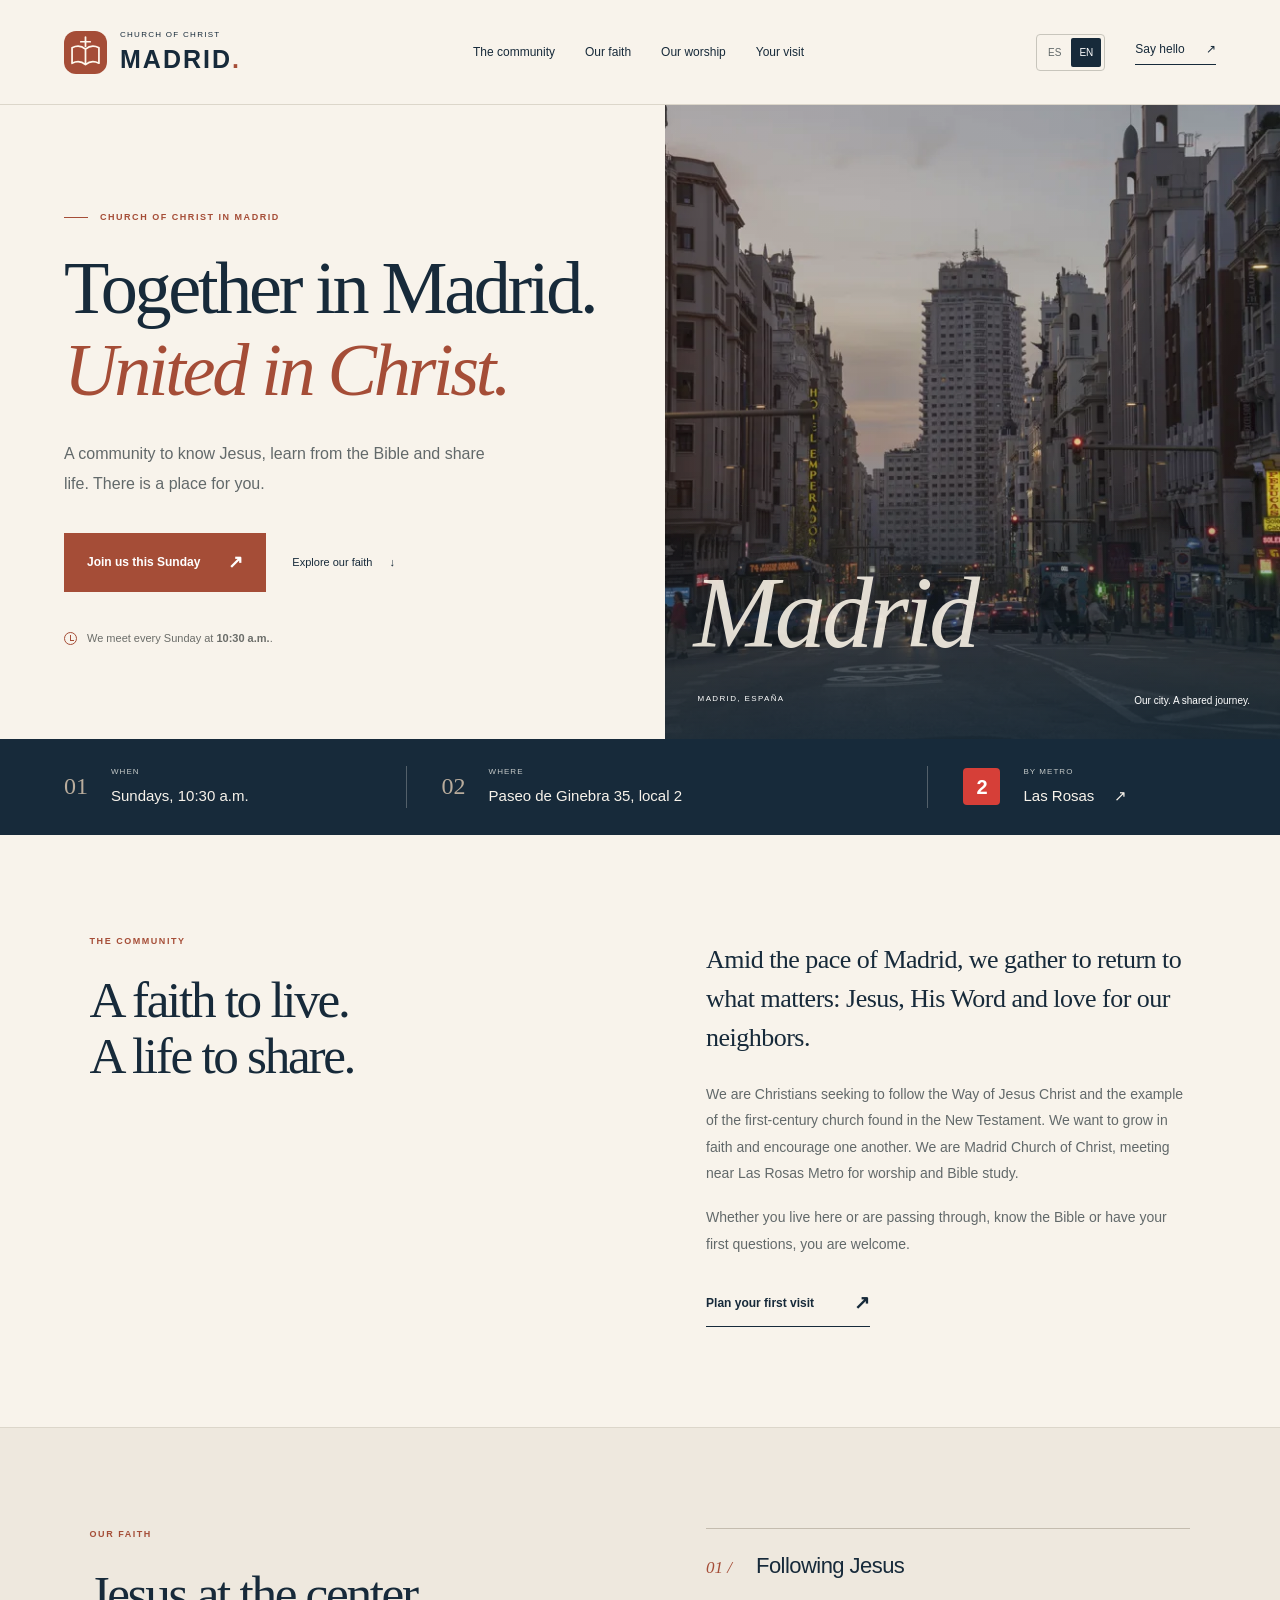
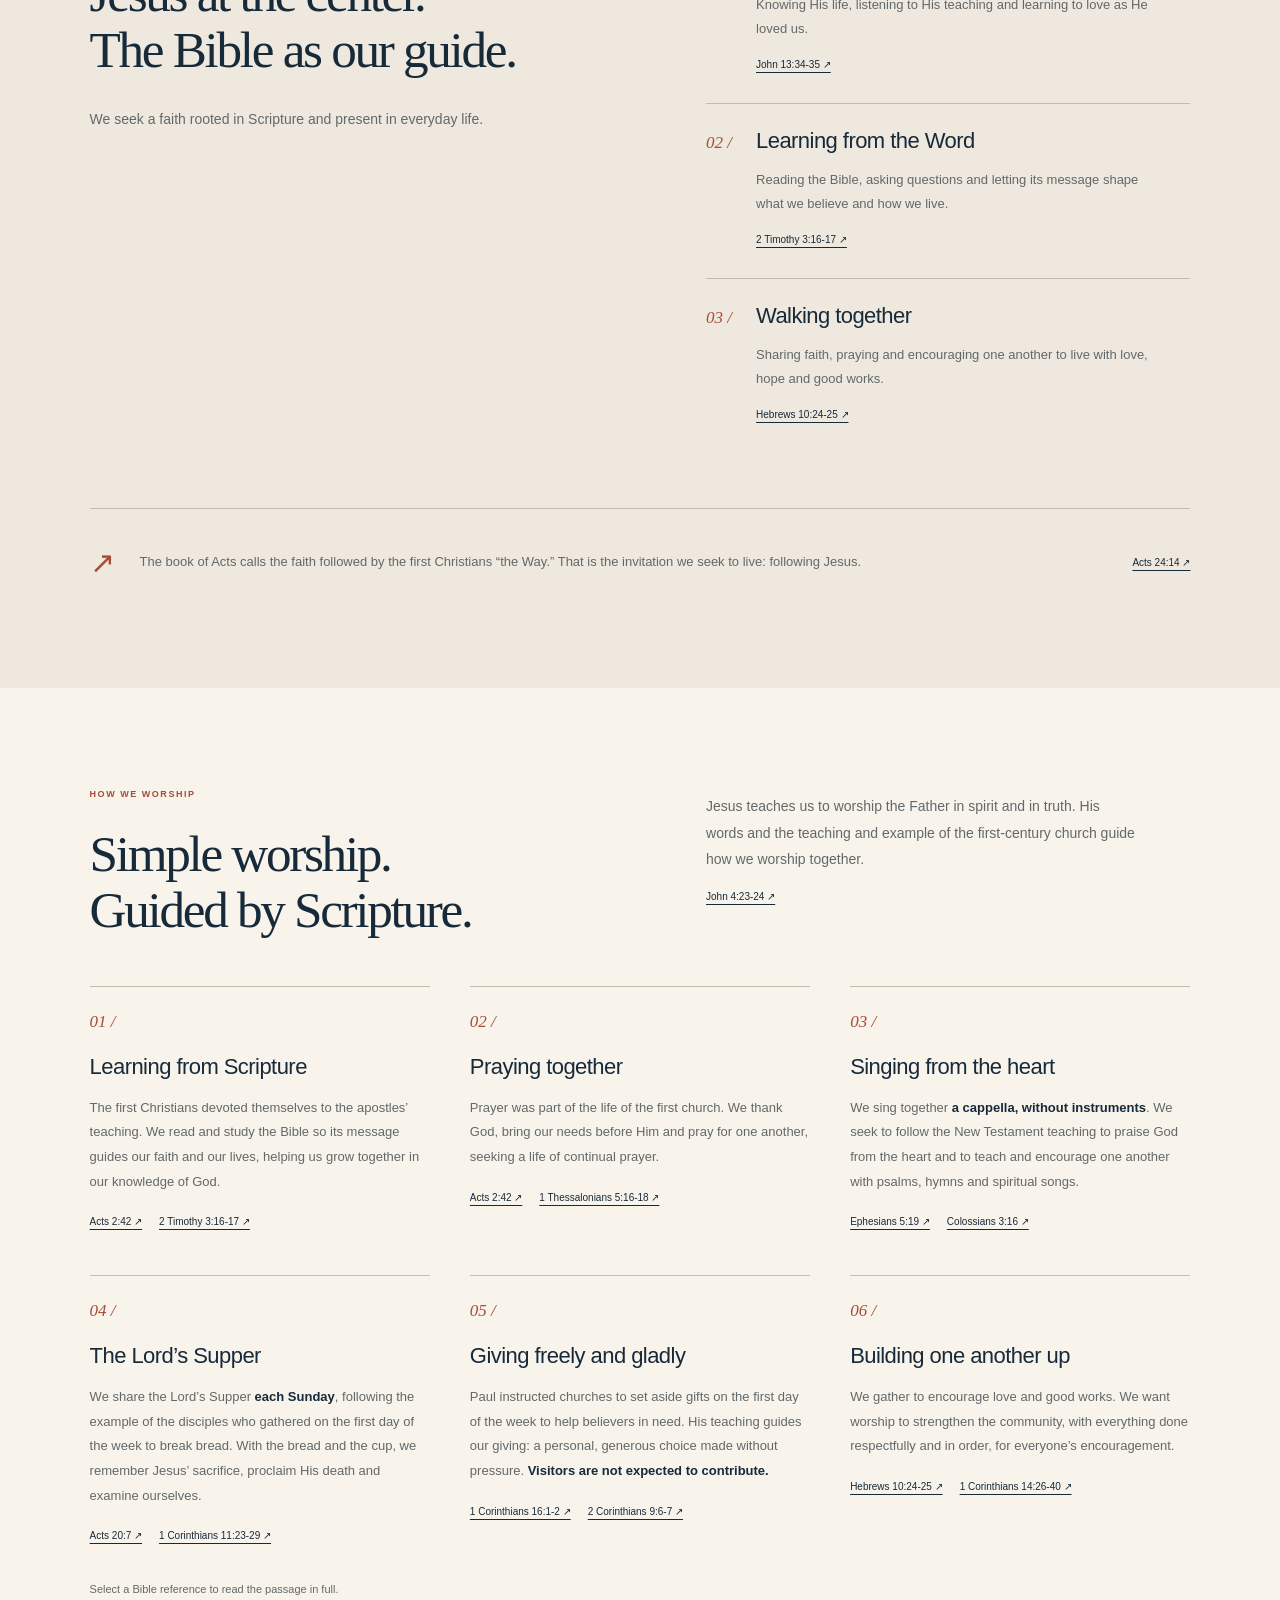
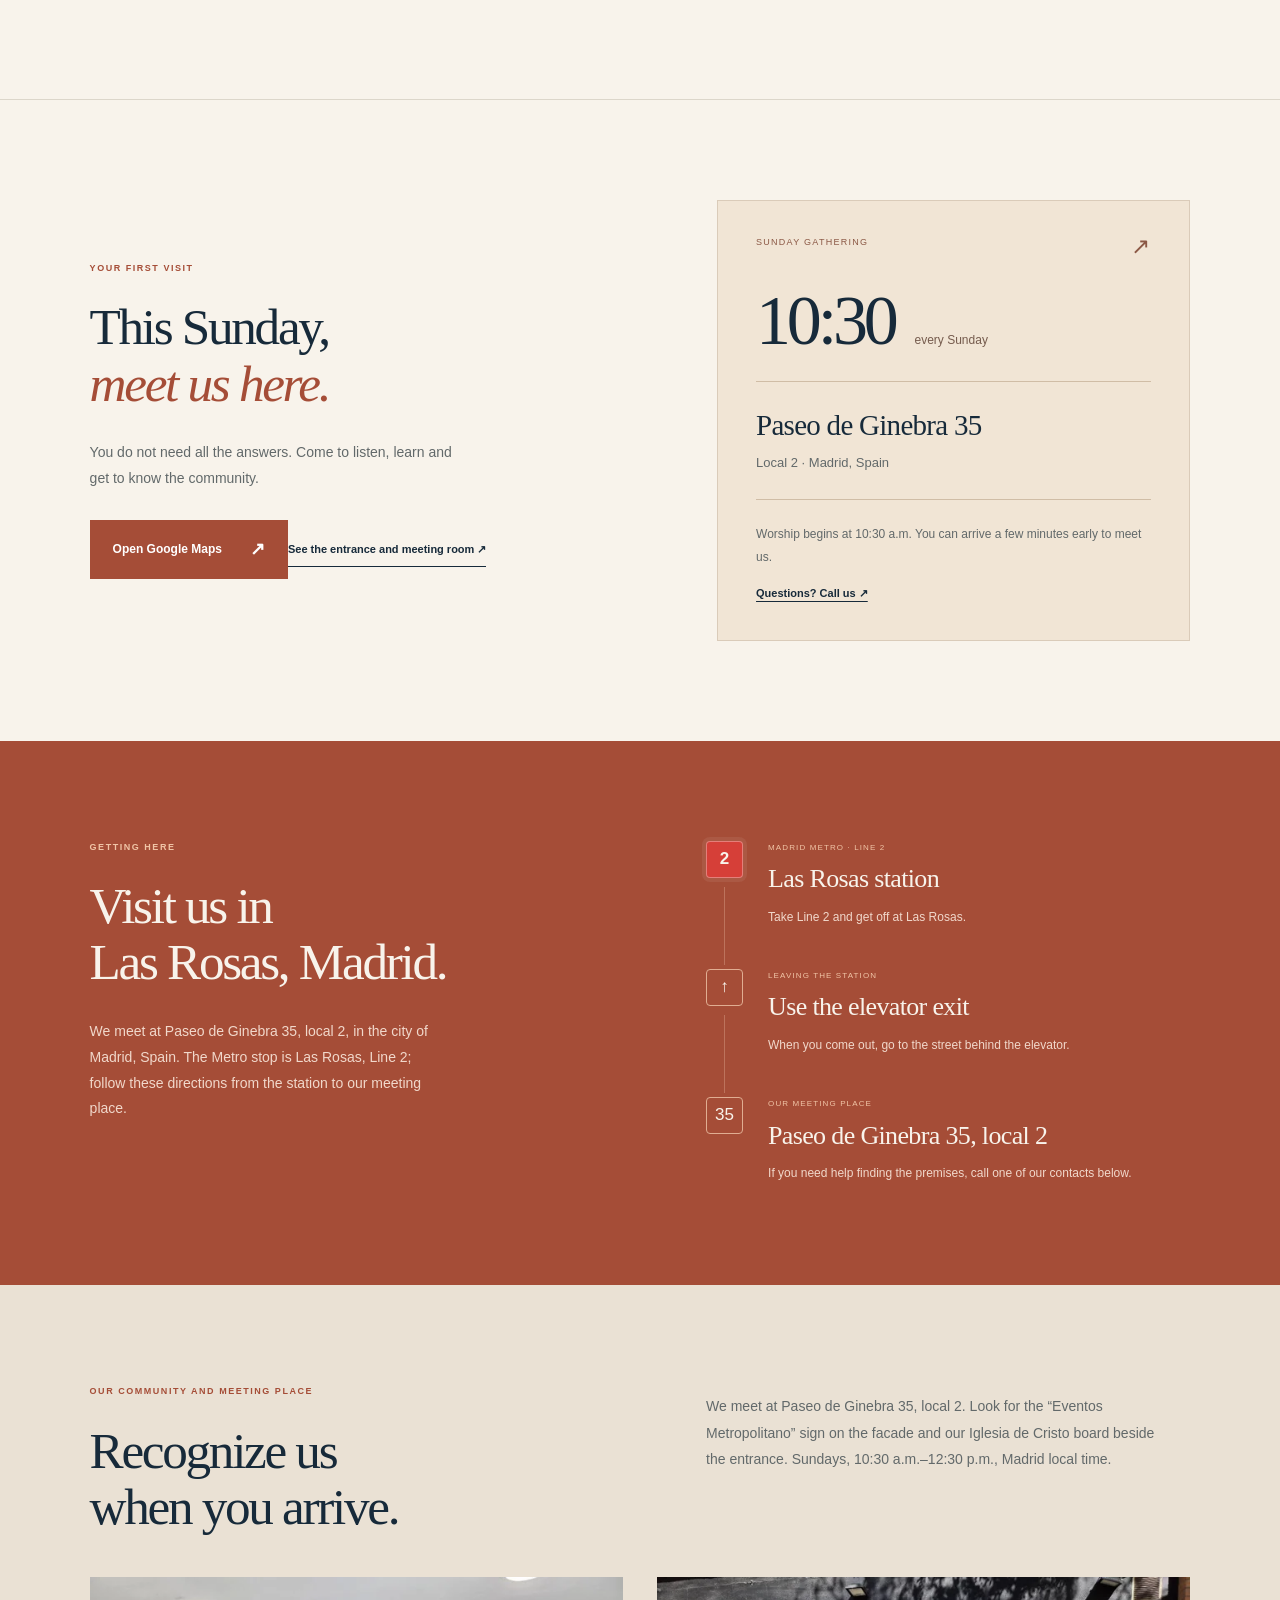
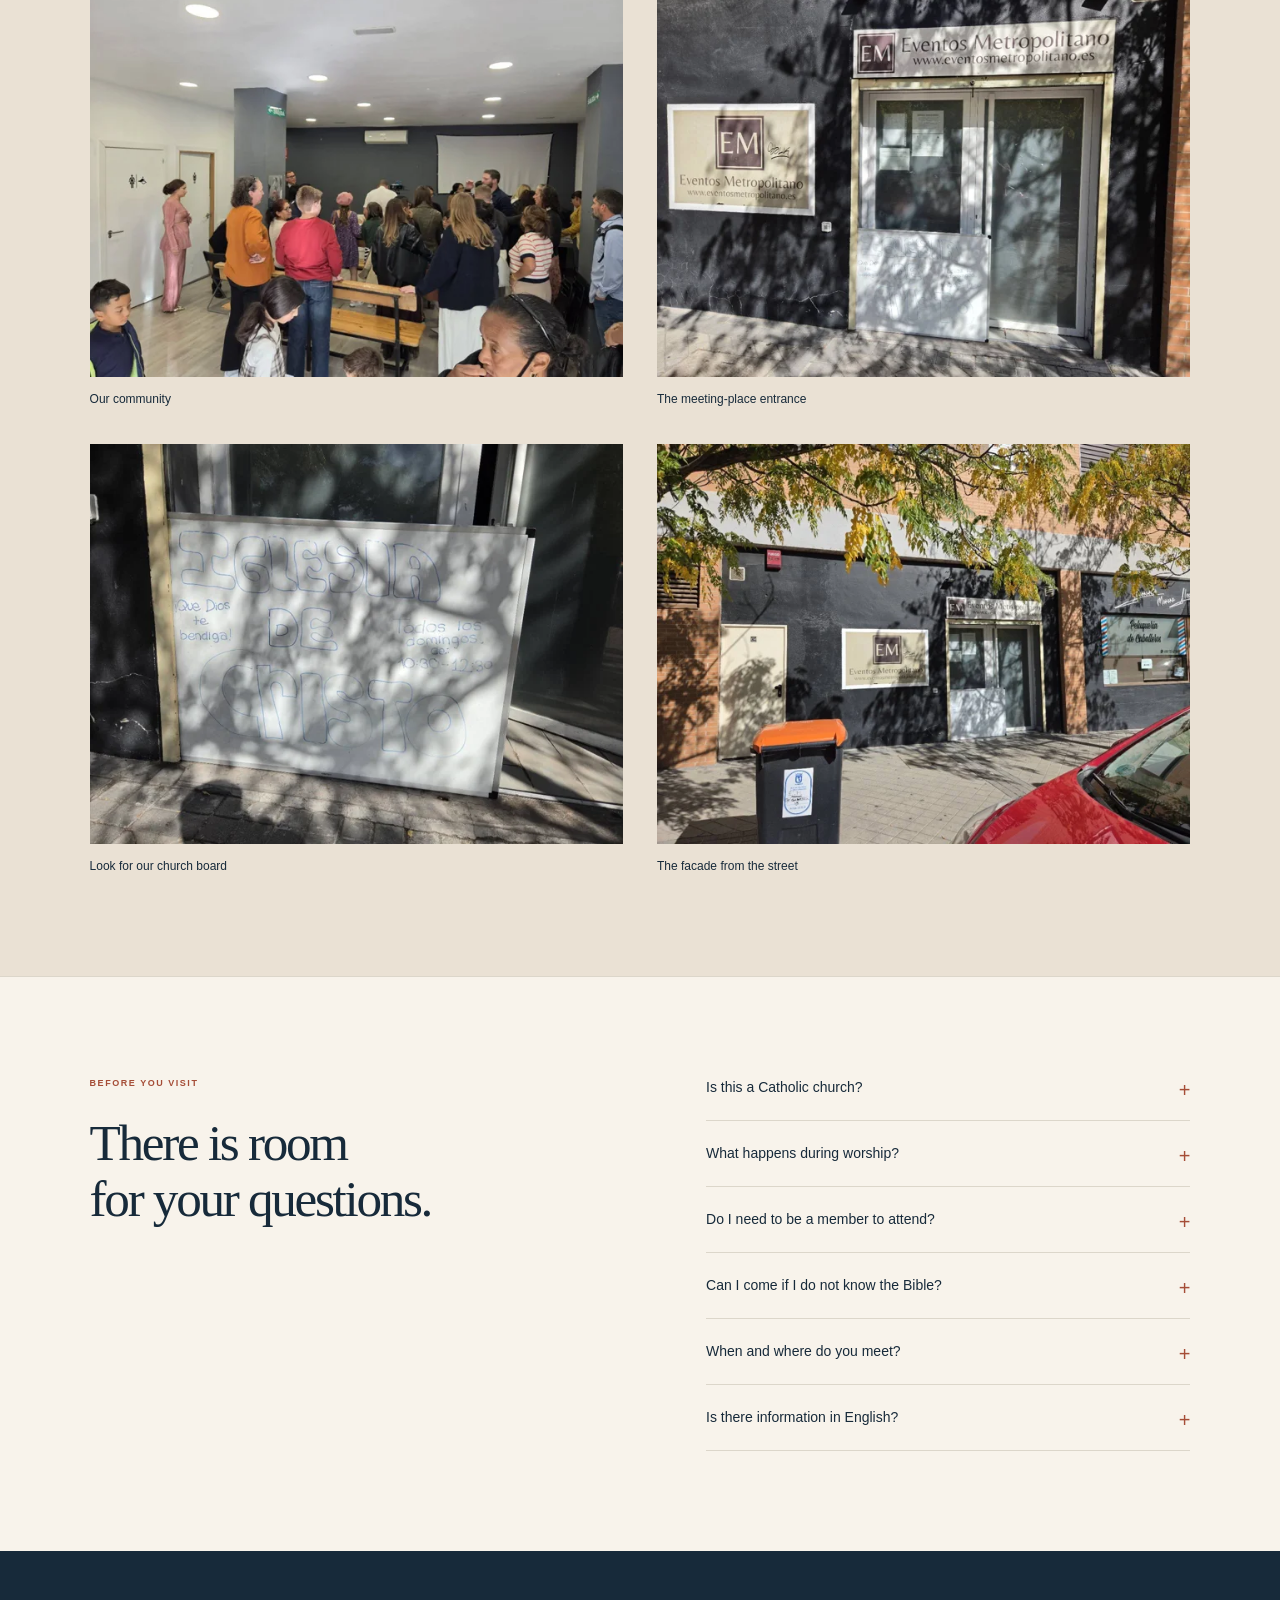
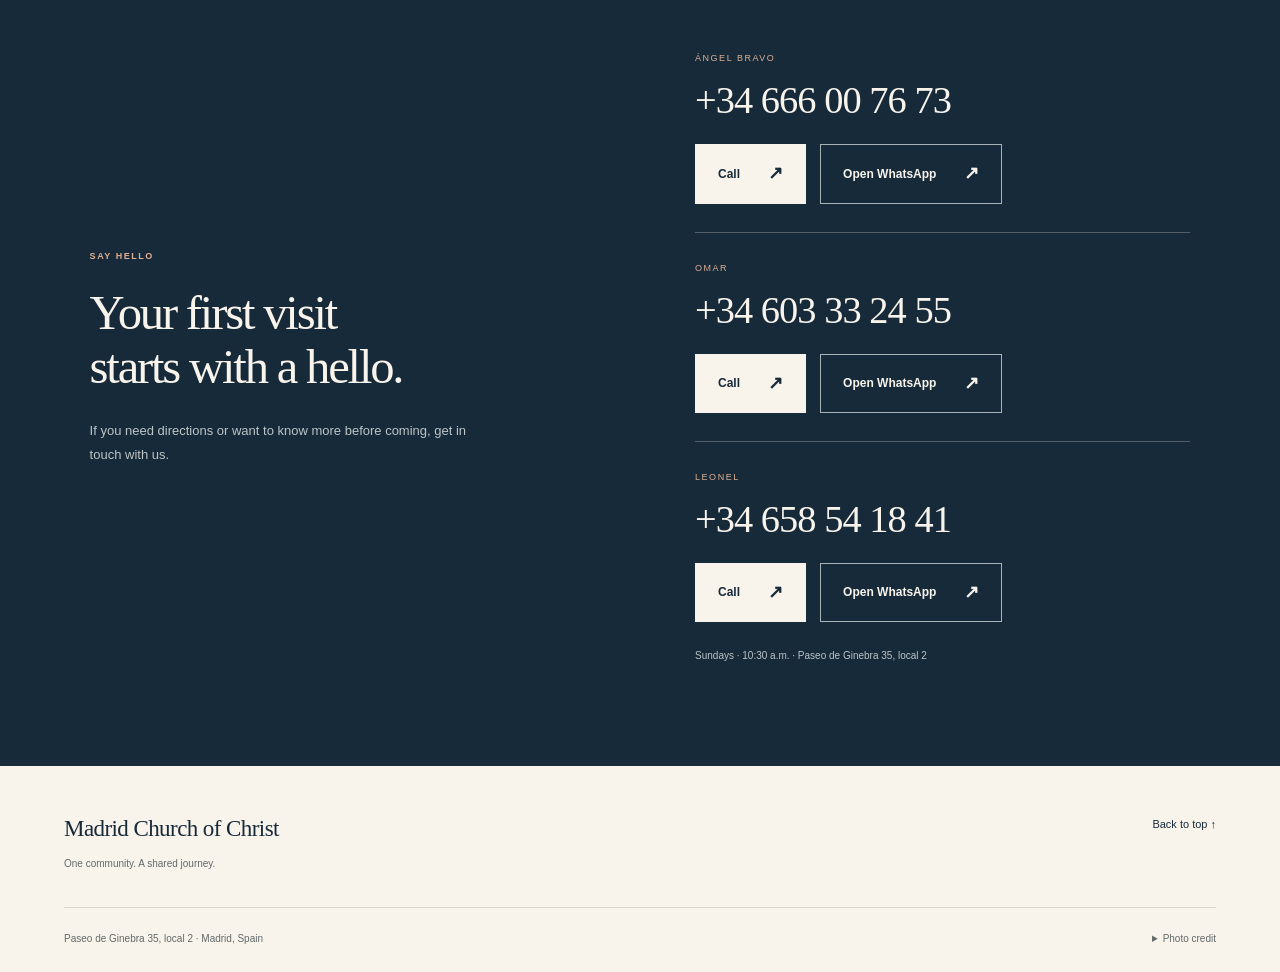
==== commit 94e1f293: "Update English contact numbers to match Spanish" ====
--- a/en/index.html
+++ b/en/index.html
@@ -8,7 +8,7 @@
 <meta content="#172a3a" name="theme-color"/>
 <link href="../assets/mark.svg" rel="icon" type="image/svg+xml"/>
 <link href="../styles.css?v=photos-20261025" rel="stylesheet"/><script defer="" src="../app.js?v=photos-20261025"></script>
-<meta content="index,follow,max-image-preview:large" name="robots"/><link href="https://idc-madrid.org/en/" rel="canonical"/><link href="https://idc-madrid.org/" hreflang="es" rel="alternate"/><link href="https://idc-madrid.org/en/" hreflang="en" rel="alternate"/><link href="https://idc-madrid.org/" hreflang="x-default" rel="alternate"/><meta content="website" property="og:type"/><meta content="Iglesia de Cristo en Madrid" property="og:site_name"/><meta content="Madrid Church of Christ, Spain | Las Rosas · Sundays 10:30" property="og:title"/><meta content="Meet Madrid Church of Christ in Spain. Sunday worship at 10:30 a.m., Paseo de Ginebra 35, local 2, Madrid. Metro Las Rosas, Line 2. Everyone is welcome." property="og:description"/><meta content="https://idc-madrid.org/en/" property="og:url"/><meta content="https://idc-madrid.org/assets/madrid-entrance.jpg" property="og:image"/><meta content="en_GB" property="og:locale"/><meta content="es_ES" property="og:locale:alternate"/><script type="application/ld+json">{"@context": "https://schema.org", "@type": ["Church", "Organization"], "@id": "https://idc-madrid.org/#church", "url": "https://idc-madrid.org/", "name": "Iglesia de Cristo en Madrid", "alternateName": "Madrid Church of Christ", "telephone": "+34660007673", "address": {"@type": "PostalAddress", "streetAddress": "Paseo de Ginebra 35, local 2", "addressLocality": "Madrid", "addressRegion": "Madrid", "addressCountry": "ES"}, "description": "Iglesia de Cristo en Madrid, Paseo de Ginebra 35, local 2. Reuniones dominicales de 10:30 a 12:30, hora de Madrid. Metro Las Rosas, línea 2.", "image": ["https://idc-madrid.org/assets/madrid-entrance.jpg", "https://idc-madrid.org/assets/madrid-church-sign.jpg", "https://idc-madrid.org/assets/madrid-community.jpg"]}</script><script type="application/ld+json">{"@context": "https://schema.org", "@type": "WebPage", "url": "https://idc-madrid.org/en/", "name": "Madrid Church of Christ, Spain | Las Rosas · Sundays 10:30", "description": "Meet Madrid Church of Christ in Spain. Sunday worship at 10:30 a.m., Paseo de Ginebra 35, local 2, Madrid. Metro Las Rosas, Line 2. Everyone is welcome.", "inLanguage": "en", "about": {"@id": "https://idc-madrid.org/#church"}}</script></head>
+<meta content="index,follow,max-image-preview:large" name="robots"/><link href="https://idc-madrid.org/en/" rel="canonical"/><link href="https://idc-madrid.org/" hreflang="es" rel="alternate"/><link href="https://idc-madrid.org/en/" hreflang="en" rel="alternate"/><link href="https://idc-madrid.org/" hreflang="x-default" rel="alternate"/><meta content="website" property="og:type"/><meta content="Iglesia de Cristo en Madrid" property="og:site_name"/><meta content="Madrid Church of Christ, Spain | Las Rosas · Sundays 10:30" property="og:title"/><meta content="Meet Madrid Church of Christ in Spain. Sunday worship at 10:30 a.m., Paseo de Ginebra 35, local 2, Madrid. Metro Las Rosas, Line 2. Everyone is welcome." property="og:description"/><meta content="https://idc-madrid.org/en/" property="og:url"/><meta content="https://idc-madrid.org/assets/madrid-entrance.jpg" property="og:image"/><meta content="en_GB" property="og:locale"/><meta content="es_ES" property="og:locale:alternate"/><script type="application/ld+json">{"@context": "https://schema.org", "@type": ["Church", "Organization"], "@id": "https://idc-madrid.org/#church", "url": "https://idc-madrid.org/", "name": "Iglesia de Cristo en Madrid", "alternateName": "Madrid Church of Christ", "telephone": ["+34666007673", "+34603332455", "+34658541841"], "address": {"@type": "PostalAddress", "streetAddress": "Paseo de Ginebra 35, local 2", "addressLocality": "Madrid", "addressRegion": "Madrid", "addressCountry": "ES", "postalCode": "28022"}, "description": "Iglesia de Cristo en Madrid, Paseo de Ginebra 35, local 2. Reuniones dominicales de 10:30 a 12:30, hora de Madrid. Metro Las Rosas, línea 2.", "image": ["https://idc-madrid.org/assets/madrid-entrance.jpg", "https://idc-madrid.org/assets/madrid-church-sign.jpg", "https://idc-madrid.org/assets/madrid-community.jpg"], "geo": {"@type": "GeoCoordinates", "latitude": 40.4239117, "longitude": -3.6022298}, "hasMap": "https://www.google.com/maps/search/?api=1&query=40.4239117%2C-3.6022298"}</script><script type="application/ld+json">{"@context": "https://schema.org", "@type": "WebPage", "url": "https://idc-madrid.org/en/", "name": "Madrid Church of Christ, Spain | Las Rosas · Sundays 10:30", "description": "Meet Madrid Church of Christ in Spain. Sunday worship at 10:30 a.m., Paseo de Ginebra 35, local 2, Madrid. Metro Las Rosas, Line 2. Everyone is welcome.", "inLanguage": "en", "about": {"@id": "https://idc-madrid.org/#church"}}</script></head>
 <body>
 <a class="skip" data-i18n="skip" href="#main">Skip to content</a>
 <header class="site-header">
@@ -35,10 +35,10 @@
 <article><span class="worship-number">06 /</span><h3 data-i18n="worshipEncouragementTitle">Building one another up</h3><p data-i18n="worshipEncouragementCopy">We gather to encourage love and good works. We want worship to strengthen the community, with everything done respectfully and in order, for everyone’s encouragement.</p><div class="worship-references"><a class="verse-link" data-i18n="worshipEncouragementVerse1" data-verse-en="Hebrews+10%3A24-25" data-verse-es="Hebreos+10%3A24-25" href="https://www.biblegateway.com/passage/?search=Hebrews+10%3A24-25&amp;version=KJV" rel="noopener noreferrer" target="_blank">Hebrews 10:24-25 ↗</a><a class="verse-link" data-i18n="worshipEncouragementVerse2" data-verse-en="1+Corinthians+14%3A26-40" data-verse-es="1+Corintios+14%3A26-40" href="https://www.biblegateway.com/passage/?search=1+Corinthians+14%3A26-40&amp;version=KJV" rel="noopener noreferrer" target="_blank">1 Corinthians 14:26-40 ↗</a></div></article>
 </div><p class="worship-read" data-i18n="worshipRead">Select a Bible reference to read the passage in full.</p>
 </section>
-<section aria-labelledby="visit-title" class="visit section" id="visita"><div class="visit-heading"><p class="eyebrow" data-i18n="visitLabel">YOUR FIRST VISIT</p><h2 data-i18n="visitTitle" id="visit-title">This Sunday,<br/><em>meet us here.</em></h2><p data-i18n="visitIntro">You do not need all the answers. Come to listen, learn and get to know the community.</p><a class="button primary" data-i18n="visitMaps" href="https://www.google.com/maps/search/?api=1&amp;query=Paseo+de+Ginebra+35%2C+local+2%2C+Madrid%2C+Spain" rel="noopener noreferrer" target="_blank">Open Google Maps <span aria-hidden="true">↗</span></a><a class="text-link visit-photo-link" data-i18n="visitPhotos" href="#fotos">See the entrance and meeting room ↗</a></div><div class="visit-card"><div class="card-topline"><span data-i18n="visitCardLabel">SUNDAY GATHERING</span><span aria-hidden="true">↗</span></div><div class="meeting-time"><span>10:30</span><span data-i18n="visitSunday">every Sunday</span></div><div class="visit-location"><h3>Paseo de Ginebra 35</h3><p data-i18n="visitAddress">Local 2 · Madrid, Spain</p></div><div class="visit-card-footer"><p data-i18n="visitEarly">Worship begins at 10:30 a.m. You can arrive a few minutes early to meet us.</p><a data-i18n="visitCall" href="tel:+34660007673">Questions? Call Ángel ↗</a></div></div></section>
-<section aria-labelledby="directions-title" class="directions section" id="llegar"><div class="directions-heading"><p class="eyebrow" data-i18n="directionsLabel">GETTING HERE</p><h2 data-i18n="directionsTitle" id="directions-title">Visit us in<br/>Las Rosas, Madrid.</h2><p data-i18n="directionsIntro">We meet at Paseo de Ginebra 35, local 2, in the city of Madrid, Spain. The Metro stop is Las Rosas, Line 2; follow these directions from the station to our meeting place.</p></div><ol class="route"><li><span class="route-marker metro-number">2</span><div><p class="route-step" data-i18n="route1Label">MADRID METRO · LINE 2</p><h3 data-i18n="route1Title">Las Rosas station</h3><p data-i18n="route1Copy">Take Line 2 and get off at Las Rosas.</p></div></li><li><span aria-hidden="true" class="route-marker">↑</span><div><p class="route-step" data-i18n="route2Label">LEAVING THE STATION</p><h3 data-i18n="route2Title">Use the elevator exit</h3><p data-i18n="route2Copy">When you come out, go to the street behind the elevator.</p></div></li><li><span aria-hidden="true" class="route-marker">35</span><div><p class="route-step" data-i18n="route3Label">OUR MEETING PLACE</p><h3>Paseo de Ginebra 35, local 2</h3><p data-i18n="route3Copy">If you need help finding the premises, call Ángel on +34 660 00 76 73.</p></div></li></ol></section><section aria-labelledby="photos-title" class="meeting-photos section" id="fotos"><div class="photos-heading"><div><p class="eyebrow" data-i18n="photosLabel">OUR COMMUNITY AND MEETING PLACE</p><h2 data-i18n="photosTitle" id="photos-title">Recognize us<br/>when you arrive.</h2></div><p data-i18n="photosIntro">We meet at Paseo de Ginebra 35, local 2. Look for the “Eventos Metropolitano” sign on the facade and our Iglesia de Cristo board beside the entrance. Sundays, 10:30 a.m.–12:30 p.m., Madrid local time.</p></div><div class="photos-grid"><figure><picture><source sizes="(max-width: 760px) 100vw, 44vw" srcset="../assets/madrid-community-640.webp 640w, ../assets/madrid-community-1280.webp 1280w" type="image/webp"/><img alt="People gathered in the Madrid Church of Christ meeting room" decoding="async" height="960" loading="lazy" src="../assets/madrid-community.jpg" width="1280"/></picture><figcaption data-i18n="photoCaption1">Our community</figcaption></figure><figure><picture><source sizes="(max-width: 760px) 100vw, 44vw" srcset="../assets/madrid-entrance-640.webp 640w, ../assets/madrid-entrance-1280.webp 1280w" type="image/webp"/><img alt="Entrance to the meeting place, with Eventos Metropolitano signage and the Iglesia de Cristo board" decoding="async" height="960" loading="lazy" src="../assets/madrid-entrance.jpg" width="1280"/></picture><figcaption data-i18n="photoCaption2">The meeting-place entrance</figcaption></figure><figure><picture><source sizes="(max-width: 760px) 100vw, 44vw" srcset="../assets/madrid-church-sign-640.webp 640w, ../assets/madrid-church-sign-1280.webp 1280w" type="image/webp"/><img alt="Iglesia de Cristo board showing Sunday meetings from 10:30 a.m. to 12:30 p.m." decoding="async" height="960" loading="lazy" src="../assets/madrid-church-sign.jpg" width="1280"/></picture><figcaption data-i18n="photoCaption3">Look for our church board</figcaption></figure><figure><picture><source sizes="(max-width: 760px) 100vw, 44vw" srcset="../assets/madrid-street-front-640.webp 640w, ../assets/madrid-street-front-1280.webp 1280w" type="image/webp"/><img alt="Street view of the meeting-place facade on Paseo de Ginebra, marked Eventos Metropolitano" decoding="async" height="960" loading="lazy" src="../assets/madrid-street-front.jpg" width="1280"/></picture><figcaption data-i18n="photoCaption4">The facade from the street</figcaption></figure></div></section>
-<section aria-labelledby="questions-title" class="questions section"><div><p class="eyebrow" data-i18n="questionsLabel">BEFORE YOU VISIT</p><h2 data-i18n="questionsTitle" id="questions-title">There is room<br/>for your questions.</h2></div><div class="faq-list"><details><summary data-i18n="qCatholic">Is this a Catholic church?</summary><p data-i18n="aCatholic">No. We are a Church of Christ: a community of Christians seeking to follow the Way of Jesus Christ and the teaching and practice of the first-century church, as recorded in the New Testament. The Bible is our guide. We respect our neighbors of other traditions.</p></details><details><summary data-i18n="qWorship">What happens during worship?</summary><p data-i18n="aWorship">We sing a cappella, pray, learn from Scripture, share the Lord’s Supper and give freely. Read <a href="#adoracion">how we worship and the passages that guide us ↗</a>.</p></details><details><summary data-i18n="q1">Do I need to be a member to attend?</summary><p data-i18n="a1">No. You can come to meet the community and learn with us, even if this is your first visit to a church.</p></details><details><summary data-i18n="q2">Can I come if I do not know the Bible?</summary><p data-i18n="a2">Yes. Bring your questions and a willingness to listen. You do not need any previous knowledge.</p></details><details><summary data-i18n="q3">When and where do you meet?</summary><p data-i18n="a3">Sunday worship begins at 10:30 a.m., Madrid local time, at Paseo de Ginebra 35, local 2. The Metro stop is Las Rosas, Line 2.</p></details><details><summary data-i18n="q4">Is there information in English?</summary><p data-i18n="a4">Yes. Use ES / EN to read this website in English. Contact Ángel to ask about the language of the gatherings or interpretation arrangements.</p></details></div></section>
-<section aria-labelledby="contact-title" class="contact section" id="contacto"><div><p class="eyebrow" data-i18n="contactLabel">SAY HELLO</p><h2 data-i18n="contactTitle" id="contact-title">Your first visit<br/>starts with a hello.</h2><p data-i18n="contactCopy">If you need directions or want to know more before coming, get in touch with Ángel.</p></div><div class="contact-actions"><span class="contact-name">ÁNGEL BRAVO</span><a class="phone" href="tel:+34660007673">+34 660 00 76 73</a><div class="contact-buttons"><a class="button light" data-i18n="contactCall" href="tel:+34660007673">Call <span aria-hidden="true">↗</span></a><a class="button outline" data-i18n="contactWhatsapp" href="https://wa.me/34660007673" rel="noopener noreferrer" target="_blank">Open WhatsApp <span aria-hidden="true">↗</span></a></div><p data-i18n="contactTime">Sundays · 10:30 a.m. · Paseo de Ginebra 35, local 2</p></div></section>
+<section aria-labelledby="visit-title" class="visit section" id="visita"><div class="visit-heading"><p class="eyebrow" data-i18n="visitLabel">YOUR FIRST VISIT</p><h2 data-i18n="visitTitle" id="visit-title">This Sunday,<br/><em>meet us here.</em></h2><p data-i18n="visitIntro">You do not need all the answers. Come to listen, learn and get to know the community.</p><a class="button primary" data-i18n="visitMaps" href="https://www.google.com/maps/search/?api=1&amp;query=40.4239117%2C-3.6022298" rel="noopener noreferrer" target="_blank">Open Google Maps <span aria-hidden="true">↗</span></a><a class="text-link visit-photo-link" data-i18n="visitPhotos" href="#fotos">See the entrance and meeting room ↗</a></div><div class="visit-card"><div class="card-topline"><span data-i18n="visitCardLabel">SUNDAY GATHERING</span><span aria-hidden="true">↗</span></div><div class="meeting-time"><span>10:30</span><span data-i18n="visitSunday">every Sunday</span></div><div class="visit-location"><h3>Paseo de Ginebra 35</h3><p data-i18n="visitAddress">Local 2 · Madrid, Spain</p></div><div class="visit-card-footer"><p data-i18n="visitEarly">Worship begins at 10:30 a.m. You can arrive a few minutes early to meet us.</p><a data-i18n="visitCall" href="tel:+34666007673">Questions? Call us ↗</a></div></div></section>
+<section aria-labelledby="directions-title" class="directions section" id="llegar"><div class="directions-heading"><p class="eyebrow" data-i18n="directionsLabel">GETTING HERE</p><h2 data-i18n="directionsTitle" id="directions-title">Visit us in<br/>Las Rosas, Madrid.</h2><p data-i18n="directionsIntro">We meet at Paseo de Ginebra 35, local 2, in the city of Madrid, Spain. The Metro stop is Las Rosas, Line 2; follow these directions from the station to our meeting place.</p></div><ol class="route"><li><span class="route-marker metro-number">2</span><div><p class="route-step" data-i18n="route1Label">MADRID METRO · LINE 2</p><h3 data-i18n="route1Title">Las Rosas station</h3><p data-i18n="route1Copy">Take Line 2 and get off at Las Rosas.</p></div></li><li><span aria-hidden="true" class="route-marker">↑</span><div><p class="route-step" data-i18n="route2Label">LEAVING THE STATION</p><h3 data-i18n="route2Title">Use the elevator exit</h3><p data-i18n="route2Copy">When you come out, go to the street behind the elevator.</p></div></li><li><span aria-hidden="true" class="route-marker">35</span><div><p class="route-step" data-i18n="route3Label">OUR MEETING PLACE</p><h3>Paseo de Ginebra 35, local 2</h3><p data-i18n="route3Copy">If you need help finding the premises, call one of our contacts below.</p></div></li></ol></section><section aria-labelledby="photos-title" class="meeting-photos section" id="fotos"><div class="photos-heading"><div><p class="eyebrow" data-i18n="photosLabel">OUR COMMUNITY AND MEETING PLACE</p><h2 data-i18n="photosTitle" id="photos-title">Recognize us<br/>when you arrive.</h2></div><p data-i18n="photosIntro">We meet at Paseo de Ginebra 35, local 2. Look for the “Eventos Metropolitano” sign on the facade and our Iglesia de Cristo board beside the entrance. Sundays, 10:30 a.m.–12:30 p.m., Madrid local time.</p></div><div class="photos-grid"><figure><picture><source sizes="(max-width: 760px) 100vw, 44vw" srcset="../assets/madrid-community-640.webp 640w, ../assets/madrid-community-1280.webp 1280w" type="image/webp"/><img alt="People gathered in the Madrid Church of Christ meeting room" decoding="async" height="960" loading="lazy" src="../assets/madrid-community.jpg" width="1280"/></picture><figcaption data-i18n="photoCaption1">Our community</figcaption></figure><figure><picture><source sizes="(max-width: 760px) 100vw, 44vw" srcset="../assets/madrid-entrance-640.webp 640w, ../assets/madrid-entrance-1280.webp 1280w" type="image/webp"/><img alt="Entrance to the meeting place, with Eventos Metropolitano signage and the Iglesia de Cristo board" decoding="async" height="960" loading="lazy" src="../assets/madrid-entrance.jpg" width="1280"/></picture><figcaption data-i18n="photoCaption2">The meeting-place entrance</figcaption></figure><figure><picture><source sizes="(max-width: 760px) 100vw, 44vw" srcset="../assets/madrid-church-sign-640.webp 640w, ../assets/madrid-church-sign-1280.webp 1280w" type="image/webp"/><img alt="Iglesia de Cristo board showing Sunday meetings from 10:30 a.m. to 12:30 p.m." decoding="async" height="960" loading="lazy" src="../assets/madrid-church-sign.jpg" width="1280"/></picture><figcaption data-i18n="photoCaption3">Look for our church board</figcaption></figure><figure><picture><source sizes="(max-width: 760px) 100vw, 44vw" srcset="../assets/madrid-street-front-640.webp 640w, ../assets/madrid-street-front-1280.webp 1280w" type="image/webp"/><img alt="Street view of the meeting-place facade on Paseo de Ginebra, marked Eventos Metropolitano" decoding="async" height="960" loading="lazy" src="../assets/madrid-street-front.jpg" width="1280"/></picture><figcaption data-i18n="photoCaption4">The facade from the street</figcaption></figure></div></section>
+<section aria-labelledby="questions-title" class="questions section"><div><p class="eyebrow" data-i18n="questionsLabel">BEFORE YOU VISIT</p><h2 data-i18n="questionsTitle" id="questions-title">There is room<br/>for your questions.</h2></div><div class="faq-list"><details><summary data-i18n="qCatholic">Is this a Catholic church?</summary><p data-i18n="aCatholic">No. We are a Church of Christ: a community of Christians seeking to follow the Way of Jesus Christ and the teaching and practice of the first-century church, as recorded in the New Testament. The Bible is our guide. We respect our neighbors of other traditions.</p></details><details><summary data-i18n="qWorship">What happens during worship?</summary><p data-i18n="aWorship">We sing a cappella, pray, learn from Scripture, share the Lord’s Supper and give freely. Read <a href="#adoracion">how we worship and the passages that guide us ↗</a>.</p></details><details><summary data-i18n="q1">Do I need to be a member to attend?</summary><p data-i18n="a1">No. You can come to meet the community and learn with us, even if this is your first visit to a church.</p></details><details><summary data-i18n="q2">Can I come if I do not know the Bible?</summary><p data-i18n="a2">Yes. Bring your questions and a willingness to listen. You do not need any previous knowledge.</p></details><details><summary data-i18n="q3">When and where do you meet?</summary><p data-i18n="a3">Sunday worship begins at 10:30 a.m., Madrid local time, at Paseo de Ginebra 35, local 2. The Metro stop is Las Rosas, Line 2.</p></details><details><summary data-i18n="q4">Is there information in English?</summary><p data-i18n="a4">Yes. Use ES / EN to read this website in English. Contact us to ask about the language of the gatherings or interpretation arrangements.</p></details></div></section>
+<section aria-labelledby="contact-title" class="contact section" id="contacto"><div><p class="eyebrow" data-i18n="contactLabel">SAY HELLO</p><h2 data-i18n="contactTitle" id="contact-title">Your first visit<br/>starts with a hello.</h2><p data-i18n="contactCopy">If you need directions or want to know more before coming, get in touch with us.</p></div><div class="contact-actions"><div class="contact-list"><article class="contact-person"><span class="contact-name">ÁNGEL BRAVO</span><a class="phone" href="tel:+34666007673">+34 666 00 76 73</a><div class="contact-buttons"><a class="button light" data-i18n="contactCall" href="tel:+34666007673">Call <span aria-hidden="true">↗</span></a><a class="button outline" data-i18n="contactWhatsapp" href="https://wa.me/34666007673" rel="noopener noreferrer" target="_blank">Open WhatsApp <span aria-hidden="true">↗</span></a></div></article><article class="contact-person"><span class="contact-name">OMAR</span><a class="phone" href="tel:+34603332455">+34 603 33 24 55</a><div class="contact-buttons"><a class="button light" data-i18n="contactCall" href="tel:+34603332455">Call <span aria-hidden="true">↗</span></a><a class="button outline" data-i18n="contactWhatsapp" href="https://wa.me/34603332455" rel="noopener noreferrer" target="_blank">Open WhatsApp <span aria-hidden="true">↗</span></a></div></article><article class="contact-person"><span class="contact-name">LEONEL</span><a class="phone" href="tel:+34658541841">+34 658 54 18 41</a><div class="contact-buttons"><a class="button light" data-i18n="contactCall" href="tel:+34658541841">Call <span aria-hidden="true">↗</span></a><a class="button outline" data-i18n="contactWhatsapp" href="https://wa.me/34658541841" rel="noopener noreferrer" target="_blank">Open WhatsApp <span aria-hidden="true">↗</span></a></div></article></div><p data-i18n="contactTime">Sundays · 10:30 a.m. · Paseo de Ginebra 35, local 2</p></div></section>
 </main>
 <footer><a class="footer-brand" data-i18n="footerBrand" href="#inicio">Madrid Church of Christ<span>One community. A shared journey.</span></a><a class="footer-top" data-i18n="footerTop" href="#inicio">Back to top ↑</a><div class="footer-bottom"><p data-i18n="footerAddress">Paseo de Ginebra 35, local 2 · Madrid, Spain</p><details class="photo-credit"><summary data-i18n="photoCreditTitle">Photo credit</summary><p><a href="https://commons.wikimedia.org/wiki/File:Gran_Via-atardecer.jpg" rel="noopener noreferrer" target="_blank">“Gran Via-atardecer” · Nemo</a> · <a href="https://creativecommons.org/licenses/by-sa/4.0/" rel="noopener noreferrer" target="_blank">CC BY-SA 4.0</a>. <span data-i18n="photoCreditCopy">City photograph, not our meeting place. Original retained; smaller responsive image copies, crop and color overlay shared under the same license.</span></p></details></div></footer>
 </body></html>
--- a/styles.css
+++ b/styles.css
@@ -1,18 +1,20 @@
-:root{--paper:#f8f3eb;--ink:#172a3a;--clay:#a54d37;--muted:#62696a;--line:#dcd6ca;--sand:#eae1d4;--serif:Georgia,'Times New Roman',serif;--sans:Arial,Helvetica,sans-serif}*{box-sizing:border-box}html{scroll-behavior:smooth;scroll-padding-top:28px}body{margin:0;background:var(--paper);color:var(--ink);font-family:var(--sans);font-size:16px;line-height:1.7}h1,h2,h3,p,figure{margin:0}h1,h2{font-family:var(--serif);font-weight:400;letter-spacing:-.045em;line-height:1.1}h1 em,h2 em{font-weight:400;color:var(--clay)}h2{font-size:clamp(36px,4vw,62px)}h3{font-size:22px;line-height:1.3;font-weight:500;letter-spacing:-.025em}p{color:var(--muted)}a{color:inherit;text-decoration:none}button{font:inherit}img{display:block;max-width:100%}a,button,summary{-webkit-tap-highlight-color:transparent}a:focus-visible,button:focus-visible,summary:focus-visible{outline:3px solid var(--clay);outline-offset:5px}.skip{position:absolute;top:-100px;left:15px;padding:14px;background:var(--paper);z-index:30}.skip:focus{top:10px}.site-header{height:104px;display:flex;align-items:center;justify-content:space-between;gap:30px;padding:0 5vw}.brand{display:flex;align-items:center;gap:13px}.brand>span{display:block;line-height:1.1}.brand-small{display:block;font-size:8px;letter-spacing:.16em;margin-bottom:6px}.brand strong{font-size:25px;font-weight:600;letter-spacing:.08em}.brand-period{color:var(--clay)}nav{display:flex;align-items:center;gap:30px;font-size:12px}nav a:hover,.quiet-link:hover,.verse-link:hover{text-decoration:underline;text-underline-offset:5px}.header-tools{display:flex;gap:30px;align-items:center}.language-switch{display:flex;border:1px solid #c8c5bc;border-radius:4px;padding:3px;gap:2px}.language-switch a{background:none;border:0;cursor:pointer;color:var(--muted);font-size:10px;padding:6px 8px;border-radius:2px}.language-switch a[aria-current=page]{background:var(--ink);color:white}.header-contact{font-size:12px;border-bottom:1px solid var(--ink);padding-bottom:5px}.header-contact span{margin-left:18px}.menu-toggle{display:none}.hero{display:grid;grid-template-columns:1.08fr 1fr;min-height:635px;border-top:1px solid var(--line)}.hero-copy{padding:86px 5vw 72px;align-self:center}.eyebrow{font-size:9px;letter-spacing:.17em;font-weight:600;color:var(--clay);line-height:1.5;margin-bottom:24px}.hero .eyebrow{display:flex;align-items:center;gap:12px}.short-line{height:1px;width:24px;background:var(--clay)}.hero h1{font-size:clamp(49px,5.8vw,91px);margin-bottom:28px}.hero h1 em{display:inline-block}.hero-description{max-width:430px;font-size:16px;line-height:1.85}.hero-actions{display:flex;align-items:center;gap:26px;margin-top:34px}.button{padding:16px 22px;display:inline-flex;justify-content:space-between;align-items:center;gap:28px;font-size:12px;font-weight:600;border:1px solid transparent;line-height:1.4;transition:background .18s,transform .18s}.button:hover{transform:translateY(-2px)}.button span{font-size:18px}.primary{background:var(--clay);color:white}.primary:hover{background:#873d2c}.quiet-link{font-size:11px;white-space:nowrap}.quiet-link span{margin-left:14px}.hero-note{display:flex;align-items:center;gap:10px;margin-top:37px;font-size:11px}.hero-note p{color:#6b6d69}.clock-icon{width:13px;height:13px;position:relative;border:1px solid var(--clay);border-radius:50%;flex-shrink:0}.clock-icon:after{content:'';position:absolute;top:2px;left:5px;width:3px;height:5px;border-left:1px solid var(--clay);border-bottom:1px solid var(--clay)}.hero-photo{position:relative;min-width:0;overflow:hidden;background:#785c50}.hero-photo:after{content:'';position:absolute;inset:0;background:linear-gradient(0deg,#142938bd,transparent 40%),linear-gradient(90deg,#79402f20,#172a3a10);pointer-events:none}.hero-photo img{width:100%;height:100%;position:absolute;inset:0;object-fit:cover;object-position:61% 70%}.hero-photo figcaption{position:absolute;left:33px;right:30px;bottom:30px;z-index:2;color:white;display:flex;justify-content:space-between;gap:20px;font-size:10px;line-height:1.6}.hero-photo figcaption>span:first-child{font-size:8px;letter-spacing:.17em}.photo-word{position:absolute;bottom:75px;left:29px;font-family:var(--serif);font-style:italic;font-size:clamp(65px,8vw,128px);line-height:1;color:#fff8ebde;z-index:1;letter-spacing:-.04em}.meeting-strip{background:var(--ink);color:var(--paper);display:grid;grid-template-columns:.85fr 1.35fr .8fr;padding:27px 5vw;gap:35px}.meeting-strip>div,.meeting-strip>a{display:flex;align-items:center;gap:23px;min-width:0}.meeting-strip>div+div,.meeting-strip>a{border-left:1px solid #53606a;padding-left:35px}.strip-number{font-family:var(--serif);font-size:24px;color:#b9ac9c}.meeting-strip p{color:var(--paper);line-height:1.4}.strip-label{display:block;font-size:8px;letter-spacing:.13em;margin-bottom:8px;color:#c4c9c8}.meeting-strip strong{font-size:15px;font-weight:400}.meeting-strip strong span{margin-left:15px}.metro-number{background:#d63f38;color:white;font-size:20px;font-weight:600;display:inline-flex;justify-content:center;align-items:center;height:37px;width:37px;flex-shrink:0;border-radius:4px}.section{padding:100px 7vw}.welcome{display:grid;grid-template-columns:1fr 1fr;gap:12%}.section-heading{max-width:520px}.welcome-copy{padding-top:5px}.lead{font-family:var(--serif);font-size:26px;line-height:1.5;letter-spacing:-.02em;color:var(--ink);margin-bottom:24px}.welcome-copy>p:not(.lead){font-size:14px;line-height:1.9;margin-bottom:17px}.text-link{display:inline-flex;align-items:center;justify-content:space-between;gap:40px;border-bottom:1px solid currentColor;font-size:12px;font-weight:600;padding-bottom:7px;margin-top:13px}.text-link span{font-size:19px}.faith{display:grid;grid-template-columns:1fr 1fr;gap:55px 12%;background:#eee8de;border-top:1px solid var(--line)}.faith-heading>p:last-child{font-size:14px;max-width:400px;margin-top:28px;line-height:1.85}.faith-list article{display:flex;gap:24px;border-top:1px solid #c4bcaf;padding:23px 0 27px}.faith-list article>span{font-family:var(--serif);font-style:italic;font-size:17px;color:var(--clay);white-space:nowrap;margin-top:2px}.faith-list h3{margin-bottom:12px}.faith-list p{font-size:13px;line-height:1.85;max-width:400px}.verse-link{font-size:10px;text-decoration:underline;text-underline-offset:4px;display:inline-block;margin-top:15px}.way-note{grid-column:1/-1;border-top:1px solid #c4bcaf;padding-top:28px;display:flex;align-items:center;gap:25px}.way-mark{font-size:30px;color:var(--clay)}.way-note>p{font-size:13px;line-height:1.9;max-width:780px}.way-note .verse-link{margin:0 0 0 auto;white-space:nowrap}.visit{display:grid;grid-template-columns:1fr 1fr;gap:14%;align-items:center}.visit-heading p:not(.eyebrow){max-width:380px;font-size:14px;margin:28px 0 28px;line-height:1.85}.visit-card{background:#f1e5d5;border:1px solid #dacbb9;padding:34px 38px;position:relative}.card-topline{display:flex;justify-content:space-between;gap:20px;font-size:9px;letter-spacing:.14em;color:#8b5845}.card-topline>span:last-child{font-size:23px;line-height:1}.meeting-time{padding:28px 0 25px;border-bottom:1px solid #d0bda6;display:flex;align-items:baseline;gap:20px}.meeting-time>span:first-child{font-family:var(--serif);font-size:70px;line-height:1;letter-spacing:-.06em}.meeting-time>span:last-child{font-size:12px;color:#755b4d}.visit-location{padding:25px 0 25px}.visit-location h3{font-family:var(--serif);font-size:29px}.visit-location p{font-size:13px;margin-top:7px}.visit-card-footer{border-top:1px solid #d0bda6;padding-top:23px}.visit-card-footer>p{font-size:12px;line-height:1.9}.visit-card-footer>a{font-size:11px;font-weight:600;display:inline-block;margin-top:16px;text-decoration:underline;text-underline-offset:4px}.directions{background:#a54d37;color:var(--paper);display:grid;grid-template-columns:1fr 1fr;gap:12%}.directions .eyebrow{color:#f0c4a6}.directions-heading>p:last-child{color:#f1d8cb;font-size:14px;line-height:1.85;max-width:340px;margin-top:28px}.route{list-style:none;padding:0;margin:0}.route li{display:flex;gap:25px;position:relative;padding-bottom:40px}.route li:last-child{padding-bottom:0}.route li:not(:last-child):before{content:'';position:absolute;top:46px;bottom:4px;left:18px;width:1px;background:#e1ac9466}.route-marker{display:flex;align-items:center;justify-content:center;flex-shrink:0;width:37px;height:37px;border:1px solid #e0ad92;border-radius:4px;font-size:17px;color:var(--paper)}.route-marker.metro-number{border-color:#fff5;box-shadow:0 0 0 4px #fff1}.route-step{font-size:8px;letter-spacing:.14em;color:#f0c4a6;margin-bottom:8px}.route h3{font-family:var(--serif);font-size:26px}.route li>div>p:last-child{font-size:12px;color:#f1d8cb;margin-top:10px;max-width:390px;line-height:1.9}.questions{display:grid;grid-template-columns:1fr 1fr;gap:12%}.faq-list details{border-bottom:1px solid var(--line);padding:22px 0}.faq-list details:first-child{padding-top:0}.faq-list summary{font-size:14px;line-height:1.5;cursor:pointer;list-style:none;position:relative;padding-right:26px}.faq-list summary::-webkit-details-marker{display:none}.faq-list summary:after{content:'+';position:absolute;right:0;top:-2px;font-size:20px;color:var(--clay)}.faq-list details[open] summary:after{content:'−'}.faq-list details p{font-size:13px;line-height:1.9;margin-top:17px;padding-right:22px}.contact{background:var(--ink);color:var(--paper);display:grid;grid-template-columns:1fr 1fr;gap:10%;align-items:center}.contact .eyebrow{color:#ddaf91}.contact h2{font-size:clamp(38px,3.8vw,58px)}.contact>div>p:last-child{font-size:13px;color:#bdc5c6;line-height:1.85;max-width:400px;margin-top:25px}.contact-name{font-size:9px;letter-spacing:.17em;color:#ddaf91;display:block;margin-bottom:15px}.phone{font-family:var(--serif);font-size:clamp(27px,3vw,43px);letter-spacing:-.025em;white-space:nowrap;display:block;line-height:1.3}.contact-buttons{display:flex;gap:14px;margin-top:25px}.button.light{background:var(--paper);color:var(--ink)}.button.outline{border-color:#a7b3b7;color:var(--paper)}.button.outline:hover{background:#ffffff12}.contact-actions>p:last-child{font-size:10px!important}footer{padding:43px 5vw 25px;display:grid;grid-template-columns:1fr auto;gap:35px}.footer-brand{font-family:var(--serif);font-size:23px;letter-spacing:-.025em}.footer-brand span{display:block;font-family:var(--sans);font-size:10px;letter-spacing:0;color:var(--muted);margin-top:7px}.footer-top{font-size:11px;align-self:start;margin-top:6px}.footer-bottom{grid-column:1/-1;display:flex;align-items:flex-start;justify-content:space-between;gap:30px;border-top:1px solid var(--line);padding-top:22px;font-size:10px}.photo-credit{max-width:450px;text-align:right}.photo-credit summary{cursor:pointer;color:var(--muted)}.photo-credit p{font-size:10px;line-height:1.8;margin-top:12px}.photo-credit a{text-decoration:underline;text-underline-offset:3px}
-@media(min-width:1600px){.site-header,.hero-copy,.meeting-strip,footer{padding-left:max(5vw,calc((100vw - 1450px)/2));padding-right:max(5vw,calc((100vw - 1450px)/2))}.hero-copy{padding-right:5vw}.section{padding-left:max(7vw,calc((100vw - 1360px)/2));padding-right:max(7vw,calc((100vw - 1360px)/2))}}
-@media(max-width:1100px){.site-header{height:90px;gap:15px}.header-tools{gap:20px}.header-contact{display:none}nav{gap:20px}.hero-copy{padding:66px 5vw 60px}.hero{min-height:600px}.hero h1{font-size:clamp(47px,6vw,70px)}.hero-actions{align-items:flex-start;flex-direction:column;gap:21px}.hero-photo figcaption{display:block}.hero-photo figcaption>span{display:block}.hero-photo figcaption>span+span{margin-top:7px}.meeting-strip{gap:20px;padding-top:25px;padding-bottom:25px}.meeting-strip>div+div,.meeting-strip>a{padding-left:20px}.meeting-strip>div,.meeting-strip>a{gap:15px}.meeting-strip strong{font-size:13px}.section{padding:80px 6vw}.welcome,.faith,.visit,.directions,.questions{gap:50px 8%}.visit-card{padding:28px}.contact{gap:7%}.contact-buttons{flex-wrap:wrap}.way-note{align-items:flex-start}.way-note .verse-link{margin-top:6px}}
-@media(max-width:760px){.site-header{height:84px;padding:0 22px;gap:10px}.brand{gap:10px}.brand img{width:37px;height:37px}.brand-small{font-size:7px}.brand strong{font-size:21px}.header-tools{gap:17px}.language-switch{padding:2px}.language-switch a{padding:5px 6px;font-size:9px}.menu-toggle{display:flex;flex-direction:column;gap:5px;border:0;background:none;padding:6px;cursor:pointer}.menu-toggle span{display:block;height:1.5px;width:21px;background:var(--ink)}nav{display:none;position:absolute;top:84px;left:0;right:0;z-index:10;background:var(--paper);padding:25px;box-shadow:0 12px 15px #172a3a10;border-top:1px solid var(--line);font-size:14px}nav.open{display:flex;flex-direction:column;align-items:flex-start;gap:22px}.hero{grid-template-columns:1fr;min-height:0}.hero-copy{padding:53px 25px 43px}.hero .eyebrow{font-size:8px;margin-bottom:22px}.hero h1{font-size:clamp(44px,9.5vw,65px);margin-bottom:24px}.hero-description{font-size:14px;max-width:480px}.hero-actions{flex-direction:row;align-items:center;gap:23px;margin-top:28px}.button{font-size:11px;gap:24px;padding:15px 18px}.quiet-link{font-size:10px}.quiet-link span{margin-left:6px}.hero-note{margin-top:26px;font-size:10px}.hero-photo{height:300px}.hero-photo img{object-position:55% 72%}.hero-photo figcaption{left:25px;right:25px;bottom:22px;display:flex;align-items:end;font-size:9px}.hero-photo figcaption>span+span{margin:0;max-width:135px;text-align:right}.photo-word{font-size:74px;bottom:53px;left:22px}.meeting-strip{grid-template-columns:1fr;padding:26px 25px;gap:0}.meeting-strip>div,.meeting-strip>a{padding:17px 0;gap:23px}.meeting-strip>div:first-child{padding-top:0}.meeting-strip>div+div,.meeting-strip>a{border-left:0;border-top:1px solid #53606a;padding-left:0}.meeting-strip>a{padding-bottom:0}.meeting-strip strong{font-size:15px}.strip-number{width:37px;text-align:center}.strip-label{font-size:8px;margin-bottom:5px}.section{padding:62px 25px}.welcome,.faith,.visit,.directions,.questions,.contact{grid-template-columns:1fr;gap:32px}h2{font-size:clamp(35px,8.4vw,47px)}.eyebrow{font-size:8px;margin-bottom:20px}.lead{font-size:23px;margin-bottom:22px}.welcome-copy>p:not(.lead){font-size:13px}.faith-heading>p:last-child{margin-top:23px;font-size:13px}.faith-list article{gap:20px;padding:22px 0}.faith-list h3{font-size:22px}.way-note{grid-column:1;flex-wrap:wrap;gap:14px;padding-top:24px}.way-mark{display:none}.way-note>p{font-size:12px}.way-note .verse-link{margin:0}.visit-heading p:not(.eyebrow){font-size:13px;margin:23px 0}.visit-card{padding:28px}.meeting-time>span:first-child{font-size:66px}.visit-location h3{font-size:27px}.directions-heading>p:last-child{margin-top:23px;font-size:13px}.route{margin-top:3px}.route h3{font-size:24px}.questions{gap:33px}.faq-list summary{font-size:13px}.faq-list details p{font-size:12px}.contact{gap:35px}.contact h2{font-size:38px}.contact>div>p:last-child{font-size:12px}.phone{font-size:34px}.contact-buttons{gap:12px;margin-top:23px}.contact-buttons .button{min-width:135px}.contact-name{font-size:8px}.footer-brand{font-size:22px}footer{padding:34px 25px 24px;gap:28px}.footer-top{font-size:10px}.footer-bottom{display:block}.photo-credit{text-align:left;max-width:100%;margin-top:15px}.footer-bottom>p{font-size:9px}}
-@media(max-width:370px){.site-header{padding:0 17px}.header-tools{gap:10px}.brand-small{font-size:6px}.brand strong{font-size:19px}.brand img{width:32px;height:32px}.hero-actions{align-items:flex-start;flex-direction:column;gap:20px}.phone{font-size:30px}.hero h1{font-size:42px}}
-@media(prefers-reduced-motion:reduce){html{scroll-behavior:auto}.button{transition:none}}
-
-.worship{border-bottom:1px solid var(--line)}.worship-heading{display:grid;grid-template-columns:1fr 1fr;gap:12%;align-items:start;margin-bottom:48px}.worship-heading>div:last-child{padding-top:5px}.worship-heading>div:last-child>p{font-size:14px;line-height:1.9;max-width:430px}.worship-grid{display:grid;grid-template-columns:repeat(3,minmax(0,1fr));gap:44px 40px}.worship-grid article{border-top:1px solid #c4bcaf;padding-top:21px}.worship-number{font-family:var(--serif);font-size:17px;font-style:italic;color:var(--clay)}.worship-grid h3{margin:16px 0 14px}.worship-grid article>p{font-size:13px;line-height:1.9}.worship-grid strong{font-weight:600;color:var(--ink)}.worship-references{display:flex;flex-wrap:wrap;gap:8px 17px;margin-top:18px}.worship-references .verse-link{margin-top:0;line-height:1.9}.worship-read{font-size:11px;margin-top:35px}.faq-list p a{text-decoration:underline;text-underline-offset:3px}@media(max-width:1100px){.worship-grid{grid-template-columns:repeat(2,minmax(0,1fr));gap:35px}}@media(max-width:760px){.worship-heading{grid-template-columns:1fr;gap:24px;margin-bottom:33px}.worship-heading>div:last-child{padding:0}.worship-heading>div:last-child>p{font-size:13px}.worship-grid{grid-template-columns:1fr;gap:29px}.worship-grid h3{font-size:22px;margin:12px 0}.worship-grid article>p{font-size:13px}.worship-read{font-size:10px;margin-top:28px}}
-
-.meeting-photos{background:var(--sand);border-bottom:1px solid var(--line)}
-.photos-heading{display:grid;grid-template-columns:1fr 1fr;gap:12%;align-items:start;margin-bottom:42px}
-.photos-heading>p{font-size:14px;line-height:1.9;padding-top:8px;max-width:450px}
-.photos-grid{display:grid;grid-template-columns:repeat(2,minmax(0,1fr));gap:34px}
-.photos-grid figure{min-width:0}.photos-grid picture{display:block}
-.photos-grid img{width:100%;height:auto;aspect-ratio:4/3;object-fit:cover}
-.photos-grid figcaption{font-size:12px;color:var(--ink);margin-top:12px}
-.visit-photo-link{margin-top:20px;font-size:11px;gap:0}
-@media(max-width:760px){.photos-heading{grid-template-columns:1fr;gap:22px;margin-bottom:30px}.photos-heading>p{padding-top:0;font-size:13px}.photos-grid{grid-template-columns:1fr;gap:27px}}
+:root{--paper:#f8f3eb;--ink:#172a3a;--clay:#a54d37;--muted:#62696a;--line:#dcd6ca;--sand:#eae1d4;--serif:Georgia,'Times New Roman',serif;--sans:Arial,Helvetica,sans-serif}*{box-sizing:border-box}html{scroll-behavior:smooth;scroll-padding-top:28px}body{margin:0;background:var(--paper);color:var(--ink);font-family:var(--sans);font-size:16px;line-height:1.7}h1,h2,h3,p,figure{margin:0}h1,h2{font-family:var(--serif);font-weight:400;letter-spacing:-.045em;line-height:1.1}h1 em,h2 em{font-weight:400;color:var(--clay)}h2{font-size:clamp(36px,4vw,62px)}h3{font-size:22px;line-height:1.3;font-weight:500;letter-spacing:-.025em}p{color:var(--muted)}a{color:inherit;text-decoration:none}button{font:inherit}img{display:block;max-width:100%}a,button,summary{-webkit-tap-highlight-color:transparent}a:focus-visible,button:focus-visible,summary:focus-visible{outline:3px solid var(--clay);outline-offset:5px}.skip{position:absolute;top:-100px;left:15px;padding:14px;background:var(--paper);z-index:30}.skip:focus{top:10px}.site-header{height:104px;display:flex;align-items:center;justify-content:space-between;gap:30px;padding:0 5vw}.brand{display:flex;align-items:center;gap:13px}.brand>span{display:block;line-height:1.1}.brand-small{display:block;font-size:8px;letter-spacing:.16em;margin-bottom:6px}.brand strong{font-size:25px;font-weight:600;letter-spacing:.08em}.brand-period{color:var(--clay)}nav{display:flex;align-items:center;gap:30px;font-size:12px}nav a:hover,.quiet-link:hover,.verse-link:hover{text-decoration:underline;text-underline-offset:5px}.header-tools{display:flex;gap:30px;align-items:center}.language-switch{display:flex;border:1px solid #c8c5bc;border-radius:4px;padding:3px;gap:2px}.language-switch a{background:none;border:0;cursor:pointer;color:var(--muted);font-size:10px;padding:6px 8px;border-radius:2px}.language-switch a[aria-current=page]{background:var(--ink);color:white}.header-contact{font-size:12px;border-bottom:1px solid var(--ink);padding-bottom:5px}.header-contact span{margin-left:18px}.menu-toggle{display:none}.hero{display:grid;grid-template-columns:1.08fr 1fr;min-height:635px;border-top:1px solid var(--line)}.hero-copy{padding:86px 5vw 72px;align-self:center}.eyebrow{font-size:9px;letter-spacing:.17em;font-weight:600;color:var(--clay);line-height:1.5;margin-bottom:24px}.hero .eyebrow{display:flex;align-items:center;gap:12px}.short-line{height:1px;width:24px;background:var(--clay)}.hero h1{font-size:clamp(49px,5.8vw,91px);margin-bottom:28px}.hero h1 em{display:inline-block}.hero-description{max-width:430px;font-size:16px;line-height:1.85}.hero-actions{display:flex;align-items:center;gap:26px;margin-top:34px}.button{padding:16px 22px;display:inline-flex;justify-content:space-between;align-items:center;gap:28px;font-size:12px;font-weight:600;border:1px solid transparent;line-height:1.4;transition:background .18s,transform .18s}.button:hover{transform:translateY(-2px)}.button span{font-size:18px}.primary{background:var(--clay);color:white}.primary:hover{background:#873d2c}.quiet-link{font-size:11px;white-space:nowrap}.quiet-link span{margin-left:14px}.hero-note{display:flex;align-items:center;gap:10px;margin-top:37px;font-size:11px}.hero-note p{color:#6b6d69}.clock-icon{width:13px;height:13px;position:relative;border:1px solid var(--clay);border-radius:50%;flex-shrink:0}.clock-icon:after{content:'';position:absolute;top:2px;left:5px;width:3px;height:5px;border-left:1px solid var(--clay);border-bottom:1px solid var(--clay)}.hero-photo{position:relative;min-width:0;overflow:hidden;background:#785c50}.hero-photo:after{content:'';position:absolute;inset:0;background:linear-gradient(0deg,#142938bd,transparent 40%),linear-gradient(90deg,#79402f20,#172a3a10);pointer-events:none}.hero-photo img{width:100%;height:100%;position:absolute;inset:0;object-fit:cover;object-position:61% 70%}.hero-photo figcaption{position:absolute;left:33px;right:30px;bottom:30px;z-index:2;color:white;display:flex;justify-content:space-between;gap:20px;font-size:10px;line-height:1.6}.hero-photo figcaption>span:first-child{font-size:8px;letter-spacing:.17em}.photo-word{position:absolute;bottom:75px;left:29px;font-family:var(--serif);font-style:italic;font-size:clamp(65px,8vw,128px);line-height:1;color:#fff8ebde;z-index:1;letter-spacing:-.04em}.meeting-strip{background:var(--ink);color:var(--paper);display:grid;grid-template-columns:.85fr 1.35fr .8fr;padding:27px 5vw;gap:35px}.meeting-strip>div,.meeting-strip>a{display:flex;align-items:center;gap:23px;min-width:0}.meeting-strip>div+div,.meeting-strip>a{border-left:1px solid #53606a;padding-left:35px}.strip-number{font-family:var(--serif);font-size:24px;color:#b9ac9c}.meeting-strip p{color:var(--paper);line-height:1.4}.strip-label{display:block;font-size:8px;letter-spacing:.13em;margin-bottom:8px;color:#c4c9c8}.meeting-strip strong{font-size:15px;font-weight:400}.meeting-strip strong span{margin-left:15px}.metro-number{background:#d63f38;color:white;font-size:20px;font-weight:600;display:inline-flex;justify-content:center;align-items:center;height:37px;width:37px;flex-shrink:0;border-radius:4px}.section{padding:100px 7vw}.welcome{display:grid;grid-template-columns:1fr 1fr;gap:12%}.section-heading{max-width:520px}.welcome-copy{padding-top:5px}.lead{font-family:var(--serif);font-size:26px;line-height:1.5;letter-spacing:-.02em;color:var(--ink);margin-bottom:24px}.welcome-copy>p:not(.lead){font-size:14px;line-height:1.9;margin-bottom:17px}.text-link{display:inline-flex;align-items:center;justify-content:space-between;gap:40px;border-bottom:1px solid currentColor;font-size:12px;font-weight:600;padding-bottom:7px;margin-top:13px}.text-link span{font-size:19px}.faith{display:grid;grid-template-columns:1fr 1fr;gap:55px 12%;background:#eee8de;border-top:1px solid var(--line)}.faith-heading>p:last-child{font-size:14px;max-width:400px;margin-top:28px;line-height:1.85}.faith-list article{display:flex;gap:24px;border-top:1px solid #c4bcaf;padding:23px 0 27px}.faith-list article>span{font-family:var(--serif);font-style:italic;font-size:17px;color:var(--clay);white-space:nowrap;margin-top:2px}.faith-list h3{margin-bottom:12px}.faith-list p{font-size:13px;line-height:1.85;max-width:400px}.verse-link{font-size:10px;text-decoration:underline;text-underline-offset:4px;display:inline-block;margin-top:15px}.way-note{grid-column:1/-1;border-top:1px solid #c4bcaf;padding-top:28px;display:flex;align-items:center;gap:25px}.way-mark{font-size:30px;color:var(--clay)}.way-note>p{font-size:13px;line-height:1.9;max-width:780px}.way-note .verse-link{margin:0 0 0 auto;white-space:nowrap}.visit{display:grid;grid-template-columns:1fr 1fr;gap:14%;align-items:center}.visit-heading p:not(.eyebrow){max-width:380px;font-size:14px;margin:28px 0 28px;line-height:1.85}.visit-card{background:#f1e5d5;border:1px solid #dacbb9;padding:34px 38px;position:relative}.card-topline{display:flex;justify-content:space-between;gap:20px;font-size:9px;letter-spacing:.14em;color:#8b5845}.card-topline>span:last-child{font-size:23px;line-height:1}.meeting-time{padding:28px 0 25px;border-bottom:1px solid #d0bda6;display:flex;align-items:baseline;gap:20px}.meeting-time>span:first-child{font-family:var(--serif);font-size:70px;line-height:1;letter-spacing:-.06em}.meeting-time>span:last-child{font-size:12px;color:#755b4d}.visit-location{padding:25px 0 25px}.visit-location h3{font-family:var(--serif);font-size:29px}.visit-location p{font-size:13px;margin-top:7px}.visit-card-footer{border-top:1px solid #d0bda6;padding-top:23px}.visit-card-footer>p{font-size:12px;line-height:1.9}.visit-card-footer>a{font-size:11px;font-weight:600;display:inline-block;margin-top:16px;text-decoration:underline;text-underline-offset:4px}.directions{background:#a54d37;color:var(--paper);display:grid;grid-template-columns:1fr 1fr;gap:12%}.directions .eyebrow{color:#f0c4a6}.directions-heading>p:last-child{color:#f1d8cb;font-size:14px;line-height:1.85;max-width:340px;margin-top:28px}.route{list-style:none;padding:0;margin:0}.route li{display:flex;gap:25px;position:relative;padding-bottom:40px}.route li:last-child{padding-bottom:0}.route li:not(:last-child):before{content:'';position:absolute;top:46px;bottom:4px;left:18px;width:1px;background:#e1ac9466}.route-marker{display:flex;align-items:center;justify-content:center;flex-shrink:0;width:37px;height:37px;border:1px solid #e0ad92;border-radius:4px;font-size:17px;color:var(--paper)}.route-marker.metro-number{border-color:#fff5;box-shadow:0 0 0 4px #fff1}.route-step{font-size:8px;letter-spacing:.14em;color:#f0c4a6;margin-bottom:8px}.route h3{font-family:var(--serif);font-size:26px}.route li>div>p:last-child{font-size:12px;color:#f1d8cb;margin-top:10px;max-width:390px;line-height:1.9}.questions{display:grid;grid-template-columns:1fr 1fr;gap:12%}.faq-list details{border-bottom:1px solid var(--line);padding:22px 0}.faq-list details:first-child{padding-top:0}.faq-list summary{font-size:14px;line-height:1.5;cursor:pointer;list-style:none;position:relative;padding-right:26px}.faq-list summary::-webkit-details-marker{display:none}.faq-list summary:after{content:'+';position:absolute;right:0;top:-2px;font-size:20px;color:var(--clay)}.faq-list details[open] summary:after{content:'−'}.faq-list details p{font-size:13px;line-height:1.9;margin-top:17px;padding-right:22px}.contact{background:var(--ink);color:var(--paper);display:grid;grid-template-columns:1fr 1fr;gap:10%;align-items:center}.contact .eyebrow{color:#ddaf91}.contact h2{font-size:clamp(38px,3.8vw,58px)}.contact>div>p:last-child{font-size:13px;color:#bdc5c6;line-height:1.85;max-width:400px;margin-top:25px}.contact-name{font-size:9px;letter-spacing:.17em;color:#ddaf91;display:block;margin-bottom:15px}.phone{font-family:var(--serif);font-size:clamp(27px,3vw,43px);letter-spacing:-.025em;white-space:nowrap;display:block;line-height:1.3}.contact-buttons{display:flex;gap:14px;margin-top:25px}.button.light{background:var(--paper);color:var(--ink)}.button.outline{border-color:#a7b3b7;color:var(--paper)}.button.outline:hover{background:#ffffff12}.contact-actions>p:last-child{font-size:10px!important}footer{padding:43px 5vw 25px;display:grid;grid-template-columns:1fr auto;gap:35px}.footer-brand{font-family:var(--serif);font-size:23px;letter-spacing:-.025em}.footer-brand span{display:block;font-family:var(--sans);font-size:10px;letter-spacing:0;color:var(--muted);margin-top:7px}.footer-top{font-size:11px;align-self:start;margin-top:6px}.footer-bottom{grid-column:1/-1;display:flex;align-items:flex-start;justify-content:space-between;gap:30px;border-top:1px solid var(--line);padding-top:22px;font-size:10px}.photo-credit{max-width:450px;text-align:right}.photo-credit summary{cursor:pointer;color:var(--muted)}.photo-credit p{font-size:10px;line-height:1.8;margin-top:12px}.photo-credit a{text-decoration:underline;text-underline-offset:3px}
+@media(min-width:1600px){.site-header,.hero-copy,.meeting-strip,footer{padding-left:max(5vw,calc((100vw - 1450px)/2));padding-right:max(5vw,calc((100vw - 1450px)/2))}.hero-copy{padding-right:5vw}.section{padding-left:max(7vw,calc((100vw - 1360px)/2));padding-right:max(7vw,calc((100vw - 1360px)/2))}}
+@media(max-width:1100px){.site-header{height:90px;gap:15px}.header-tools{gap:20px}.header-contact{display:none}nav{gap:20px}.hero-copy{padding:66px 5vw 60px}.hero{min-height:600px}.hero h1{font-size:clamp(47px,6vw,70px)}.hero-actions{align-items:flex-start;flex-direction:column;gap:21px}.hero-photo figcaption{display:block}.hero-photo figcaption>span{display:block}.hero-photo figcaption>span+span{margin-top:7px}.meeting-strip{gap:20px;padding-top:25px;padding-bottom:25px}.meeting-strip>div+div,.meeting-strip>a{padding-left:20px}.meeting-strip>div,.meeting-strip>a{gap:15px}.meeting-strip strong{font-size:13px}.section{padding:80px 6vw}.welcome,.faith,.visit,.directions,.questions{gap:50px 8%}.visit-card{padding:28px}.contact{gap:7%}.contact-buttons{flex-wrap:wrap}.way-note{align-items:flex-start}.way-note .verse-link{margin-top:6px}}
+@media(max-width:760px){.site-header{height:84px;padding:0 22px;gap:10px}.brand{gap:10px}.brand img{width:37px;height:37px}.brand-small{font-size:7px}.brand strong{font-size:21px}.header-tools{gap:17px}.language-switch{padding:2px}.language-switch a{padding:5px 6px;font-size:9px}.menu-toggle{display:flex;flex-direction:column;gap:5px;border:0;background:none;padding:6px;cursor:pointer}.menu-toggle span{display:block;height:1.5px;width:21px;background:var(--ink)}nav{display:none;position:absolute;top:84px;left:0;right:0;z-index:10;background:var(--paper);padding:25px;box-shadow:0 12px 15px #172a3a10;border-top:1px solid var(--line);font-size:14px}nav.open{display:flex;flex-direction:column;align-items:flex-start;gap:22px}.hero{grid-template-columns:1fr;min-height:0}.hero-copy{padding:53px 25px 43px}.hero .eyebrow{font-size:8px;margin-bottom:22px}.hero h1{font-size:clamp(44px,9.5vw,65px);margin-bottom:24px}.hero-description{font-size:14px;max-width:480px}.hero-actions{flex-direction:row;align-items:center;gap:23px;margin-top:28px}.button{font-size:11px;gap:24px;padding:15px 18px}.quiet-link{font-size:10px}.quiet-link span{margin-left:6px}.hero-note{margin-top:26px;font-size:10px}.hero-photo{height:300px}.hero-photo img{object-position:55% 72%}.hero-photo figcaption{left:25px;right:25px;bottom:22px;display:flex;align-items:end;font-size:9px}.hero-photo figcaption>span+span{margin:0;max-width:135px;text-align:right}.photo-word{font-size:74px;bottom:53px;left:22px}.meeting-strip{grid-template-columns:1fr;padding:26px 25px;gap:0}.meeting-strip>div,.meeting-strip>a{padding:17px 0;gap:23px}.meeting-strip>div:first-child{padding-top:0}.meeting-strip>div+div,.meeting-strip>a{border-left:0;border-top:1px solid #53606a;padding-left:0}.meeting-strip>a{padding-bottom:0}.meeting-strip strong{font-size:15px}.strip-number{width:37px;text-align:center}.strip-label{font-size:8px;margin-bottom:5px}.section{padding:62px 25px}.welcome,.faith,.visit,.directions,.questions,.contact{grid-template-columns:1fr;gap:32px}h2{font-size:clamp(35px,8.4vw,47px)}.eyebrow{font-size:8px;margin-bottom:20px}.lead{font-size:23px;margin-bottom:22px}.welcome-copy>p:not(.lead){font-size:13px}.faith-heading>p:last-child{margin-top:23px;font-size:13px}.faith-list article{gap:20px;padding:22px 0}.faith-list h3{font-size:22px}.way-note{grid-column:1;flex-wrap:wrap;gap:14px;padding-top:24px}.way-mark{display:none}.way-note>p{font-size:12px}.way-note .verse-link{margin:0}.visit-heading p:not(.eyebrow){font-size:13px;margin:23px 0}.visit-card{padding:28px}.meeting-time>span:first-child{font-size:66px}.visit-location h3{font-size:27px}.directions-heading>p:last-child{margin-top:23px;font-size:13px}.route{margin-top:3px}.route h3{font-size:24px}.questions{gap:33px}.faq-list summary{font-size:13px}.faq-list details p{font-size:12px}.contact{gap:35px}.contact h2{font-size:38px}.contact>div>p:last-child{font-size:12px}.phone{font-size:34px}.contact-buttons{gap:12px;margin-top:23px}.contact-buttons .button{min-width:135px}.contact-name{font-size:8px}.footer-brand{font-size:22px}footer{padding:34px 25px 24px;gap:28px}.footer-top{font-size:10px}.footer-bottom{display:block}.photo-credit{text-align:left;max-width:100%;margin-top:15px}.footer-bottom>p{font-size:9px}}
+@media(max-width:370px){.site-header{padding:0 17px}.header-tools{gap:10px}.brand-small{font-size:6px}.brand strong{font-size:19px}.brand img{width:32px;height:32px}.hero-actions{align-items:flex-start;flex-direction:column;gap:20px}.phone{font-size:30px}.hero h1{font-size:42px}}
+
+.contact-list{display:grid;gap:28px}.contact-person+.contact-person{border-top:1px solid #53606a;padding-top:28px}.contact-person .contact-name{margin-bottom:10px}.contact-person .contact-buttons{margin-top:18px}.contact-actions>p:last-child{margin-top:30px}
+@media(prefers-reduced-motion:reduce){html{scroll-behavior:auto}.button{transition:none}}
+
+.worship{border-bottom:1px solid var(--line)}.worship-heading{display:grid;grid-template-columns:1fr 1fr;gap:12%;align-items:start;margin-bottom:48px}.worship-heading>div:last-child{padding-top:5px}.worship-heading>div:last-child>p{font-size:14px;line-height:1.9;max-width:430px}.worship-grid{display:grid;grid-template-columns:repeat(3,minmax(0,1fr));gap:44px 40px}.worship-grid article{border-top:1px solid #c4bcaf;padding-top:21px}.worship-number{font-family:var(--serif);font-size:17px;font-style:italic;color:var(--clay)}.worship-grid h3{margin:16px 0 14px}.worship-grid article>p{font-size:13px;line-height:1.9}.worship-grid strong{font-weight:600;color:var(--ink)}.worship-references{display:flex;flex-wrap:wrap;gap:8px 17px;margin-top:18px}.worship-references .verse-link{margin-top:0;line-height:1.9}.worship-read{font-size:11px;margin-top:35px}.faq-list p a{text-decoration:underline;text-underline-offset:3px}@media(max-width:1100px){.worship-grid{grid-template-columns:repeat(2,minmax(0,1fr));gap:35px}}@media(max-width:760px){.worship-heading{grid-template-columns:1fr;gap:24px;margin-bottom:33px}.worship-heading>div:last-child{padding:0}.worship-heading>div:last-child>p{font-size:13px}.worship-grid{grid-template-columns:1fr;gap:29px}.worship-grid h3{font-size:22px;margin:12px 0}.worship-grid article>p{font-size:13px}.worship-read{font-size:10px;margin-top:28px}}
+
+.meeting-photos{background:var(--sand);border-bottom:1px solid var(--line)}
+.photos-heading{display:grid;grid-template-columns:1fr 1fr;gap:12%;align-items:start;margin-bottom:42px}
+.photos-heading>p{font-size:14px;line-height:1.9;padding-top:8px;max-width:450px}
+.photos-grid{display:grid;grid-template-columns:repeat(2,minmax(0,1fr));gap:34px}
+.photos-grid figure{min-width:0}.photos-grid picture{display:block}
+.photos-grid img{width:100%;height:auto;aspect-ratio:4/3;object-fit:cover}
+.photos-grid figcaption{font-size:12px;color:var(--ink);margin-top:12px}
+.visit-photo-link{margin-top:20px;font-size:11px;gap:0}
+@media(max-width:760px){.photos-heading{grid-template-columns:1fr;gap:22px;margin-bottom:30px}.photos-heading>p{padding-top:0;font-size:13px}.photos-grid{grid-template-columns:1fr;gap:27px}}
